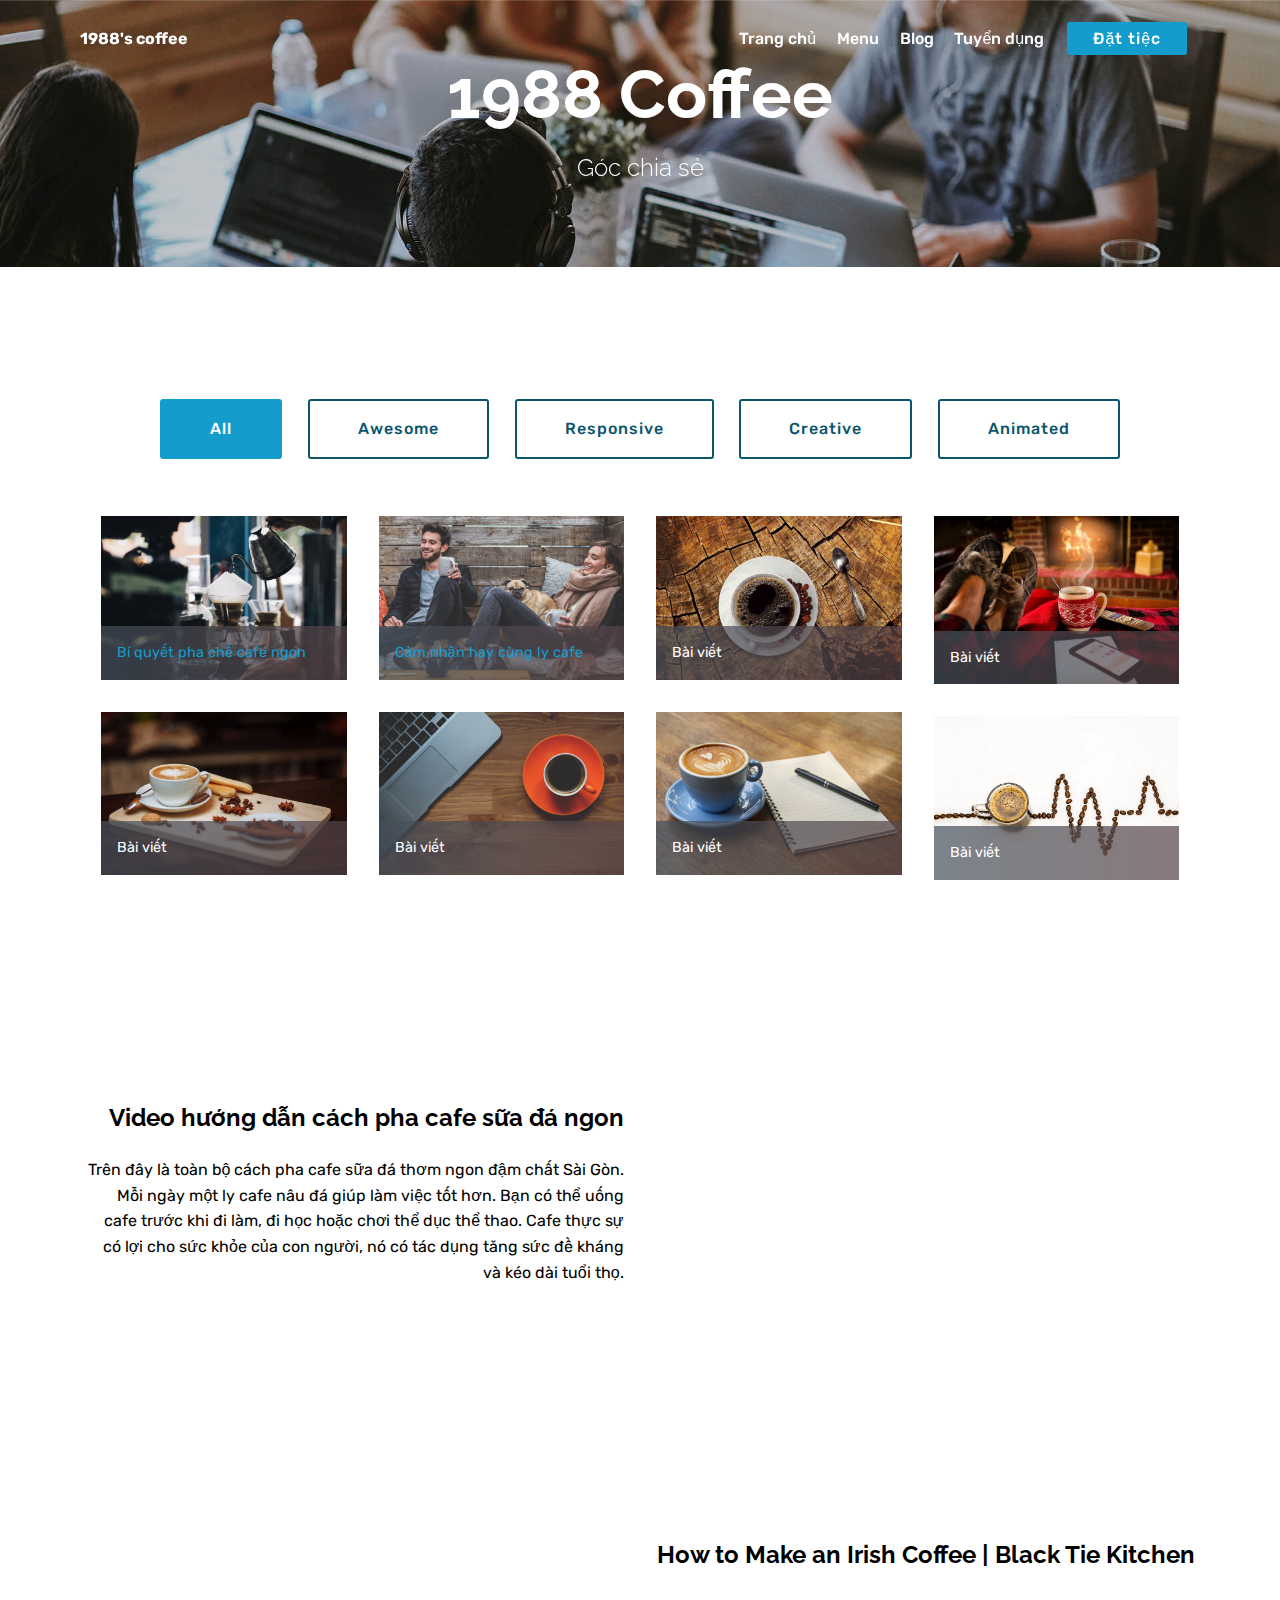
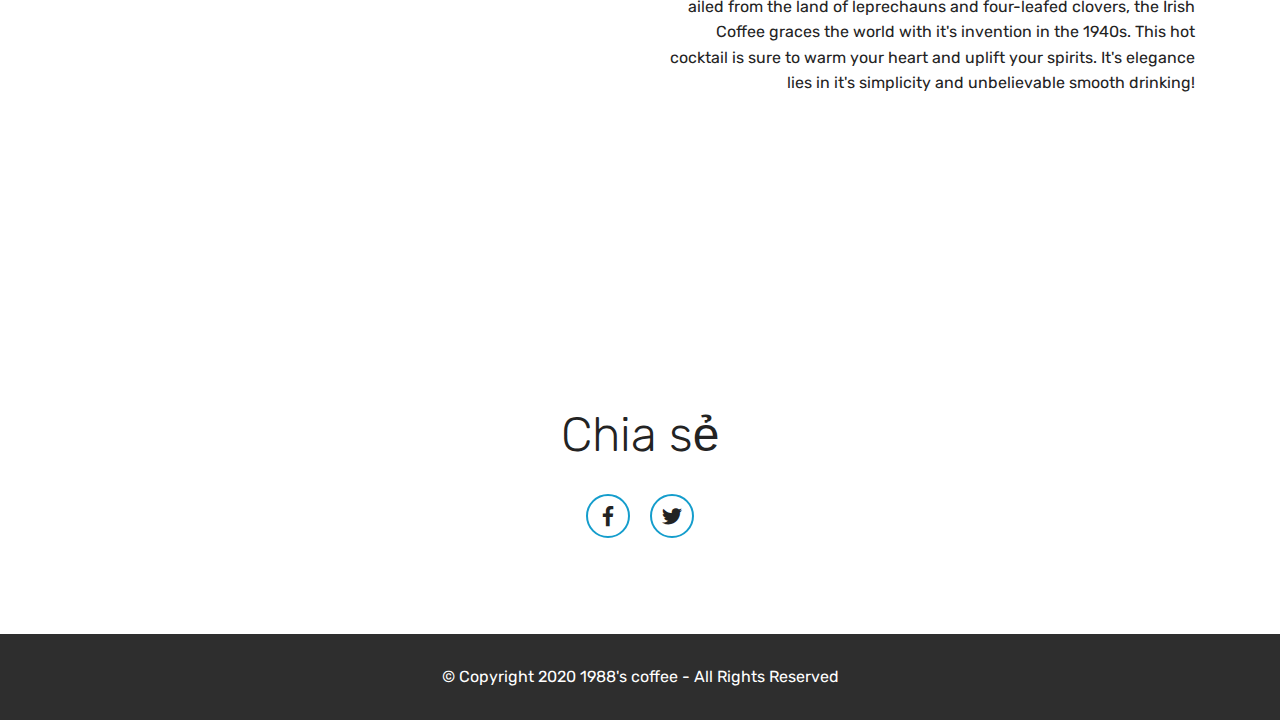
==== Blog.html @ 64f86f12 "1988" ====
<!DOCTYPE html>
<html  >
<head>
  <!-- Site made with Mobirise Website Builder v5.0.3, https://mobirise.com -->
  <meta charset="UTF-8">
  <meta http-equiv="X-UA-Compatible" content="IE=edge">
  <meta name="generator" content="Mobirise v5.0.3, mobirise.com">
  <meta name="twitter:card" content="summary_large_image"/>
  <meta name="twitter:image:src" content="assets/images/Blog-meta.jpg">
  <meta property="og:image" content="assets/images/Blog-meta.jpg">
  <meta name="twitter:title" content="Blog">
  <meta name="viewport" content="width=device-width, initial-scale=1, minimum-scale=1">
  <link rel="shortcut icon" href="assets/images/logo2.png" type="image/x-icon">
  <meta name="description" content="Blog">
  
  
  <title>Blog</title>
  <link rel="stylesheet" href="assets/web/assets/mobirise-icons/mobirise-icons.css">
  <link rel="stylesheet" href="assets/bootstrap/css/bootstrap.min.css">
  <link rel="stylesheet" href="assets/bootstrap/css/bootstrap-grid.min.css">
  <link rel="stylesheet" href="assets/bootstrap/css/bootstrap-reboot.min.css">
  <link rel="stylesheet" href="assets/facebook-plugin/style.css">
  <link rel="stylesheet" href="assets/tether/tether.min.css">
  <link rel="stylesheet" href="assets/dropdown/css/style.css">
  <link rel="stylesheet" href="assets/socicon/css/styles.css">
  <link rel="stylesheet" href="assets/theme/css/style.css">
  <link rel="stylesheet" href="assets/gallery/style.css">
  <link rel="preload" as="style" href="assets/mobirise/css/mbr-additional.css"><link rel="stylesheet" href="assets/mobirise/css/mbr-additional.css" type="text/css">
  
  
  
</head>
<body>
  <section class="menu cid-rXteYowUtA" once="menu" id="menu1-10">

    

    <nav class="navbar navbar-expand beta-menu navbar-dropdown align-items-center navbar-fixed-top navbar-toggleable-sm bg-color transparent">
        <button class="navbar-toggler navbar-toggler-right" type="button" data-toggle="collapse" data-target="#navbarSupportedContent" aria-controls="navbarSupportedContent" aria-expanded="false" aria-label="Toggle navigation">
            <div class="hamburger">
                <span></span>
                <span></span>
                <span></span>
                <span></span>
            </div>
        </button>
        <div class="menu-logo">
            <div class="navbar-brand">
                
                <span class="navbar-caption-wrap"><a class="navbar-caption text-white display-4" href="https://mobirise.com">
                        1988's coffee</a></span>
            </div>
        </div>
        <div class="collapse navbar-collapse" id="navbarSupportedContent">
            <ul class="navbar-nav nav-dropdown" data-app-modern-menu="true"><li class="nav-item">
                    <a class="nav-link link text-white display-4" href="index.html">Trang chủ</a>
                </li><li class="nav-item"><a class="nav-link link text-white display-4" href="Menu.html" target="_blank">Menu</a></li>
                <li class="nav-item"><a class="nav-link link text-white display-4" href="Blog.html" target="_blank">Blog<br></a></li><li class="nav-item">
                    <a class="nav-link link text-white display-4" href="Tuyển dụng.html" target="_blank">Tuyển dụng</a>
                </li></ul>
            <div class="navbar-buttons mbr-section-btn"><a class="btn btn-sm btn-primary display-4" href="Đặt tiệc.html" target="_blank">Đặt tiệc</a></div>
        </div>
    </nav>
</section>

<section class="engine"><a href="https://mobirise.info/o">free portfolio site templates</a></section><section class="mbr-section content5 cid-rXvvWdrlm6 mbr-parallax-background" id="content5-2o">

    

    

    <div class="container">
        <div class="media-container-row">
            <div class="title col-12 col-md-8">
                <h2 class="align-center mbr-bold mbr-white pb-3 mbr-fonts-style display-1">1988 Coffee</h2>
                <h3 class="mbr-section-subtitle align-center mbr-light mbr-white pb-3 mbr-fonts-style display-5">
                    Góc chia sẻ</h3>
                
                
            </div>
        </div>
    </div>
</section>

<section class="mbr-gallery mbr-slider-carousel cid-rXtkOAMZtY" id="gallery2-28">

    

    <div class="container">
        <div><!-- Filter --><div class="mbr-gallery-filter container gallery-filter-active"><ul buttons="0"><li class="mbr-gallery-filter-all active"><a class="btn btn-md btn-primary-outline display-7" href="">All</a></li></ul></div><!-- Gallery --><div class="mbr-gallery-row"><div class="mbr-gallery-layout-default"><div><div><div class="mbr-gallery-item mbr-gallery-item--p2" data-video-url="false" data-tags="Awesome"><div href="#lb-gallery2-28" data-slide-to="0" data-toggle="modal"><img src="assets/images/mbr-5-1920x1280-800x533.jpg" alt="" title=""><span class="icon-focus"></span><span class="mbr-gallery-title mbr-fonts-style display-7"><a href="chia sẻ 1.html" target="_blank">Bí quyết pha chế cafe ngon</a></span></div></div><div class="mbr-gallery-item mbr-gallery-item--p2" data-video-url="false" data-tags="Responsive"><div href="#lb-gallery2-28" data-slide-to="1" data-toggle="modal"><img src="assets/images/mbr-2-1920x1279-800x533.jpg" alt="" title=""><span class="icon-focus"></span><span class="mbr-gallery-title mbr-fonts-style display-7"><a href="Chia sẻ 2.html" target="_blank">Cảm nhận hay cùng ly cafe</a></span></div></div><div class="mbr-gallery-item mbr-gallery-item--p2" data-video-url="false" data-tags="Creative"><div href="#lb-gallery2-28" data-slide-to="2" data-toggle="modal"><img src="assets/images/mbr-3-1920x1279-800x533.jpg" alt="" title=""><span class="icon-focus"></span><span class="mbr-gallery-title mbr-fonts-style display-7">Bài viết</span></div></div><div class="mbr-gallery-item mbr-gallery-item--p2" data-video-url="false" data-tags="Animated"><div href="#lb-gallery2-28" data-slide-to="3" data-toggle="modal"><img src="assets/images/mbr-1-1920x1315-800x548.jpg" alt="" title=""><span class="icon-focus"></span><span class="mbr-gallery-title mbr-fonts-style display-7">Bài viết</span></div></div><div class="mbr-gallery-item mbr-gallery-item--p2" data-video-url="false" data-tags="Awesome"><div href="#lb-gallery2-28" data-slide-to="4" data-toggle="modal"><img src="assets/images/mbr-6-1920x1280-800x533.jpg" alt="" title=""><span class="icon-focus"></span><span class="mbr-gallery-title mbr-fonts-style display-7">Bài viết</span></div></div><div class="mbr-gallery-item mbr-gallery-item--p2" data-video-url="false" data-tags="Awesome"><div href="#lb-gallery2-28" data-slide-to="5" data-toggle="modal"><img src="assets/images/mbr-2-1920x1276-800x532.jpg" alt="" title=""><span class="icon-focus"></span><span class="mbr-gallery-title mbr-fonts-style display-7">Bài viết</span></div></div><div class="mbr-gallery-item mbr-gallery-item--p2" data-video-url="false" data-tags="Responsive"><div href="#lb-gallery2-28" data-slide-to="6" data-toggle="modal"><img src="assets/images/mbr-4-1920x1280-800x533.jpg" alt="" title=""><span class="icon-focus"></span><span class="mbr-gallery-title mbr-fonts-style display-7">Bài viết</span></div></div><div class="mbr-gallery-item mbr-gallery-item--p2" data-video-url="false" data-tags="Animated"><div href="#lb-gallery2-28" data-slide-to="7" data-toggle="modal"><img src="assets/images/mbr-3-1920x1280-800x533.jpg" alt="" title=""><span class="icon-focus"></span><span class="mbr-gallery-title mbr-fonts-style display-7">Bài viết</span></div></div></div></div><div class="clearfix"></div></div></div><!-- Lightbox --><div data-app-prevent-settings="" class="mbr-slider modal fade carousel slide" tabindex="-1" data-keyboard="true" data-interval="false" id="lb-gallery2-28"><div class="modal-dialog"><div class="modal-content"><div class="modal-body"><div class="carousel-inner"><div class="carousel-item active"><img src="assets/images/mbr-5-1920x1280.jpg" alt="" title=""></div><div class="carousel-item"><img src="assets/images/mbr-2-1920x1279.jpg" alt="" title=""></div><div class="carousel-item"><img src="assets/images/mbr-3-1920x1279.jpg" alt="" title=""></div><div class="carousel-item"><img src="assets/images/mbr-1-1920x1315.jpg" alt="" title=""></div><div class="carousel-item"><img src="assets/images/mbr-6-1920x1280.jpg" alt="" title=""></div><div class="carousel-item"><img src="assets/images/mbr-2-1920x1276.jpg" alt="" title=""></div><div class="carousel-item"><img src="assets/images/mbr-4-1920x1280.jpg" alt="" title=""></div><div class="carousel-item"><img src="assets/images/mbr-3-1920x1280.jpg" alt="" title=""></div></div><a class="carousel-control carousel-control-prev" role="button" data-slide="prev" href="#lb-gallery2-28"><span class="mbri-left mbr-iconfont" aria-hidden="true"></span><span class="sr-only">Previous</span></a><a class="carousel-control carousel-control-next" role="button" data-slide="next" href="#lb-gallery2-28"><span class="mbri-right mbr-iconfont" aria-hidden="true"></span><span class="sr-only">Next</span></a><a class="close" href="#" role="button" data-dismiss="modal"><span class="sr-only">Close</span></a></div></div></div></div></div>
    </div>

</section>

<section class="header7 cid-rXvwzxUDRI" id="header7-2s">

    

    

    <div class="container">
        <div class="media-container-row">

            <div class="media-content align-right">
                <h1 class="mbr-section-title mbr-white pb-3 mbr-fonts-style display-5">
                    
                <div><strong><br></strong></div><div><strong>Video hướng dẫn cách pha cafe sữa đá ngon</strong></div></h1>
                <div class="mbr-section-text mbr-white pb-3">
                    <p class="mbr-text mbr-fonts-style display-7">
                        Trên đây là toàn bộ cách pha cafe sữa đá thơm ngon đậm chất Sài Gòn. Mỗi ngày một ly cafe nâu đá giúp làm việc tốt hơn. Bạn có thể uống cafe trước khi đi làm, đi học hoặc chơi thể dục thể thao. Cafe thực sự có lợi cho sức khỏe của con người, nó có tác dụng tăng sức đề kháng và kéo dài tuổi thọ. 
                    </p>
                </div>
                
            </div>

            <div class="mbr-figure" style="width: 100%;"><iframe class="mbr-embedded-video" src="https://www.youtube.com/embed/2EGB5UWKKJE?rel=0&amp;amp;showinfo=0&amp;autoplay=0&amp;loop=0" width="1280" height="720" frameborder="0" allowfullscreen></iframe></div>

        </div>
    </div>
</section>

<section class="header7 cid-rXvwBkaZSJ" id="header7-2t">

    

    

    <div class="container">
        <div class="media-container-row">

            <div class="media-content align-right">
                <h1 class="mbr-section-title mbr-white pb-3 mbr-fonts-style display-5"><strong>How to Make an Irish Coffee | Black Tie Kitchen</strong></h1>
                <div class="mbr-section-text mbr-white pb-3">
                    <p class="mbr-text mbr-fonts-style display-7">
                        ailed from the land of leprechauns and four-leafed clovers, the Irish Coffee graces the world with it's invention in the 1940s. This hot cocktail is sure to warm your heart and uplift your spirits. It's elegance lies in it's simplicity and unbelievable smooth drinking!
                    </p>
                </div>
                
            </div>

            <div class="mbr-figure" style="width: 100%;"><iframe class="mbr-embedded-video" src="https://www.youtube.com/embed/9xwtCHELxMA?rel=0&amp;amp;showinfo=0&amp;autoplay=0&amp;loop=0" width="1280" height="720" frameborder="0" allowfullscreen></iframe></div>

        </div>
    </div>
</section>

<section class="cid-rXtmUvDVlh" id="social-buttons1-2f">
    
    

    

    <div class="container">
        <div class="media-container-row">
            <div class="col-md-8 align-center">
                <h2 class="pb-3 mbr-section-title mbr-fonts-style display-2">
                    Chia sẻ</h2>
                <div>
                    <div class="mbr-social-likes" data-counters="false">
                        <span class="btn btn-social facebook mx-2" title="Share link on Facebook">
                            <i class="socicon socicon-facebook"></i>
                        </span>
                        <span class="btn btn-social twitter mx-2" title="Share link on Twitter">
                            <i class="socicon socicon-twitter"></i>
                        </span>
                        
                        
                    </div>
                </div>
            </div>
        </div>
    </div>
</section>

<section once="" class="cid-rXteYspKtU" id="footer6-1b">

    

    

    <div class="container">
        <div class="media-container-row align-center mbr-white">
            <div class="col-12">
                <p class="mbr-text mb-0 mbr-fonts-style display-7">
                    © Copyright 2020 1988's coffee<a href="https://mobirise.com/bootstrap-template/" class="text-white">&nbsp;</a>- All Rights Reserved
                </p>
            </div>
        </div>
    </div>
</section>


  <script src="assets/web/assets/jquery/jquery.min.js"></script>
  <script src="assets/popper/popper.min.js"></script>
  <script src="assets/bootstrap/js/bootstrap.min.js"></script>
  <script src="https://connect.facebook.net/en_US/sdk.js#xfbml=1&version=v2.5"></script>
  <script src="https://apis.google.com/js/plusone.js"></script>
  <script src="assets/facebook-plugin/facebook-script.js"></script>
  <script src="assets/tether/tether.min.js"></script>
  <script src="assets/smoothscroll/smooth-scroll.js"></script>
  <script src="assets/dropdown/js/nav-dropdown.js"></script>
  <script src="assets/dropdown/js/navbar-dropdown.js"></script>
  <script src="assets/touchswipe/jquery.touch-swipe.min.js"></script>
  <script src="assets/parallax/jarallax.min.js"></script>
  <script src="assets/masonry/masonry.pkgd.min.js"></script>
  <script src="assets/imagesloaded/imagesloaded.pkgd.min.js"></script>
  <script src="assets/bootstrapcarouselswipe/bootstrap-carousel-swipe.js"></script>
  <script src="assets/vimeoplayer/jquery.mb.vimeo_player.js"></script>
  <script src="assets/sociallikes/social-likes.js"></script>
  <script src="assets/theme/js/script.js"></script>
  <script src="assets/witsec-mailform/witsec-mailform.js"></script>
  <script src="assets/gallery/player.min.js"></script>
  <script src="assets/gallery/script.js"></script>
  <script src="assets/slidervideo/script.js"></script>
  
  
</body>
</html>
---- assets/web/assets/mobirise-icons/mobirise-icons.css ----
@font-face {
  font-family: 'MobiriseIcons';
  src:  url('mobirise-icons.eot?spat4u');
  src:  url('mobirise-icons.eot?spat4u#iefix') format('embedded-opentype'),
    url('mobirise-icons.ttf?spat4u') format('truetype'),
    url('mobirise-icons.woff?spat4u') format('woff'),
    url('mobirise-icons.svg?spat4u#MobiriseIcons') format('svg');
  font-weight: normal;
  font-style: normal;
  font-display: swap;
}

[class^="mbri-"], [class*=" mbri-"] {
  /* use !important to prevent issues with browser extensions that change fonts */
  font-family: MobiriseIcons !important;
  speak: none;
  font-style: normal;
  font-weight: normal;
  font-variant: normal;
  text-transform: none;
  line-height: 1;

  /* Better Font Rendering =========== */
  -webkit-font-smoothing: antialiased;
  -moz-osx-font-smoothing: grayscale;
}

.mbri-add-submenu:before {
  content: "\e900";
}
.mbri-alert:before {
  content: "\e901";
}
.mbri-align-center:before {
  content: "\e902";
}
.mbri-align-justify:before {
  content: "\e903";
}
.mbri-align-left:before {
  content: "\e904";
}
.mbri-align-right:before {
  content: "\e905";
}
.mbri-android:before {
  content: "\e906";
}
.mbri-apple:before {
  content: "\e907";
}
.mbri-arrow-down:before {
  content: "\e908";
}
.mbri-arrow-next:before {
  content: "\e909";
}
.mbri-arrow-prev:before {
  content: "\e90a";
}
.mbri-arrow-up:before {
  content: "\e90b";
}
.mbri-bold:before {
  content: "\e90c";
}
.mbri-bookmark:before {
  content: "\e90d";
}
.mbri-bootstrap:before {
  content: "\e90e";
}
.mbri-briefcase:before {
  content: "\e90f";
}
.mbri-browse:before {
  content: "\e910";
}
.mbri-bulleted-list:before {
  content: "\e911";
}
.mbri-calendar:before {
  content: "\e912";
}
.mbri-camera:before {
  content: "\e913";
}
.mbri-cart-add:before {
  content: "\e914";
}
.mbri-cart-full:before {
  content: "\e915";
}
.mbri-cash:before {
  content: "\e916";
}
.mbri-change-style:before {
  content: "\e917";
}
.mbri-chat:before {
  content: "\e918";
}
.mbri-clock:before {
  content: "\e919";
}
.mbri-close:before {
  content: "\e91a";
}
.mbri-cloud:before {
  content: "\e91b";
}
.mbri-code:before {
  content: "\e91c";
}
.mbri-contact-form:before {
  content: "\e91d";
}
.mbri-credit-card:before {
  content: "\e91e";
}
.mbri-cursor-click:before {
  content: "\e91f";
}
.mbri-cust-feedback:before {
  content: "\e920";
}
.mbri-database:before {
  content: "\e921";
}
.mbri-delivery:before {
  content: "\e922";
}
.mbri-desktop:before {
  content: "\e923";
}
.mbri-devices:before {
  content: "\e924";
}
.mbri-down:before {
  content: "\e925";
}
.mbri-download:before {
  content: "\e989";
}
.mbri-drag-n-drop:before {
  content: "\e927";
}
.mbri-drag-n-drop2:before {
  content: "\e928";
}
.mbri-edit:before {
  content: "\e929";
}
.mbri-edit2:before {
  content: "\e92a";
}
.mbri-error:before {
  content: "\e92b";
}
.mbri-extension:before {
  content: "\e92c";
}
.mbri-features:before {
  content: "\e92d";
}
.mbri-file:before {
  content: "\e92e";
}
.mbri-flag:before {
  content: "\e92f";
}
.mbri-folder:before {
  content: "\e930";
}
.mbri-gift:before {
  content: "\e931";
}
.mbri-github:before {
  content: "\e932";
}
.mbri-globe:before {
  content: "\e933";
}
.mbri-globe-2:before {
  content: "\e934";
}
.mbri-growing-chart:before {
  content: "\e935";
}
.mbri-hearth:before {
  content: "\e936";
}
.mbri-help:before {
  content: "\e937";
}
.mbri-home:before {
  content: "\e938";
}
.mbri-hot-cup:before {
  content: "\e939";
}
.mbri-idea:before {
  content: "\e93a";
}
.mbri-image-gallery:before {
  content: "\e93b";
}
.mbri-image-slider:before {
  content: "\e93c";
}
.mbri-info:before {
  content: "\e93d";
}
.mbri-italic:before {
  content: "\e93e";
}
.mbri-key:before {
  content: "\e93f";
}
.mbri-laptop:before {
  content: "\e940";
}
.mbri-layers:before {
  content: "\e941";
}
.mbri-left-right:before {
  content: "\e942";
}
.mbri-left:before {
  content: "\e943";
}
.mbri-letter:before {
  content: "\e944";
}
.mbri-like:before {
  content: "\e945";
}
.mbri-link:before {
  content: "\e946";
}
.mbri-lock:before {
  content: "\e947";
}
.mbri-login:before {
  content: "\e948";
}
.mbri-logout:before {
  content: "\e949";
}
.mbri-magic-stick:before {
  content: "\e94a";
}
.mbri-map-pin:before {
  content: "\e94b";
}
.mbri-menu:before {
  content: "\e94c";
}
.mbri-mobile:before {
  content: "\e94d";
}
.mbri-mobile2:before {
  content: "\e94e";
}
.mbri-mobirise:before {
  content: "\e94f";
}
.mbri-more-horizontal:before {
  content: "\e950";
}
.mbri-more-vertical:before {
  content: "\e951";
}
.mbri-music:before {
  content: "\e952";
}
.mbri-new-file:before {
  content: "\e953";
}
.mbri-numbered-list:before {
  content: "\e954";
}
.mbri-opened-folder:before {
  content: "\e955";
}
.mbri-pages:before {
  content: "\e956";
}
.mbri-paper-plane:before {
  content: "\e957";
}
.mbri-paperclip:before {
  content: "\e958";
}
.mbri-photo:before {
  content: "\e959";
}
.mbri-photos:before {
  content: "\e95a";
}
.mbri-pin:before {
  content: "\e95b";
}
.mbri-play:before {
  content: "\e95c";
}
.mbri-plus:before {
  content: "\e95d";
}
.mbri-preview:before {
  content: "\e95e";
}
.mbri-print:before {
  content: "\e95f";
}
.mbri-protect:before {
  content: "\e960";
}
.mbri-question:before {
  content: "\e961";
}
.mbri-quote-left:before {
  content: "\e962";
}
.mbri-quote-right:before {
  content: "\e963";
}
.mbri-refresh:before {
  content: "\e964";
}
.mbri-responsive:before {
  content: "\e965";
}
.mbri-right:before {
  content: "\e966";
}
.mbri-rocket:before {
  content: "\e967";
}
.mbri-sad-face:before {
  content: "\e968";
}
.mbri-sale:before {
  content: "\e969";
}
.mbri-save:before {
  content: "\e96a";
}
.mbri-search:before {
  content: "\e96b";
}
.mbri-setting:before {
  content: "\e96c";
}
.mbri-setting2:before {
  content: "\e96d";
}
.mbri-setting3:before {
  content: "\e96e";
}
.mbri-share:before {
  content: "\e96f";
}
.mbri-shopping-bag:before {
  content: "\e970";
}
.mbri-shopping-basket:before {
  content: "\e971";
}
.mbri-shopping-cart:before {
  content: "\e972";
}
.mbri-sites:before {
  content: "\e973";
}
.mbri-smile-face:before {
  content: "\e974";
}
.mbri-speed:before {
  content: "\e975";
}
.mbri-star:before {
  content: "\e976";
}
.mbri-success:before {
  content: "\e977";
}
.mbri-sun:before {
  content: "\e978";
}
.mbri-sun2:before {
  content: "\e979";
}
.mbri-tablet:before {
  content: "\e97a";
}
.mbri-tablet-vertical:before {
  content: "\e97b";
}
.mbri-target:before {
  content: "\e97c";
}
.mbri-timer:before {
  content: "\e97d";
}
.mbri-to-ftp:before {
  content: "\e97e";
}
.mbri-to-local-drive:before {
  content: "\e97f";
}
.mbri-touch-swipe:before {
  content: "\e980";
}
.mbri-touch:before {
  content: "\e981";
}
.mbri-trash:before {
  content: "\e982";
}
.mbri-underline:before {
  content: "\e983";
}
.mbri-unlink:before {
  content: "\e984";
}
.mbri-unlock:before {
  content: "\e985";
}
.mbri-up-down:before {
  content: "\e986";
}
.mbri-up:before {
  content: "\e987";
}
.mbri-update:before {
  content: "\e988";
}
.mbri-upload:before {
 content: "\e926"; 
}
.mbri-user:before {
  content: "\e98a";
}
.mbri-user2:before {
  content: "\e98b";
}
.mbri-users:before {
  content: "\e98c";
}
.mbri-video:before {
  content: "\e98d";
}
.mbri-video-play:before {
  content: "\e98e";
}
.mbri-watch:before {
  content: "\e98f";
}
.mbri-website-theme:before {
  content: "\e990";
}
.mbri-wifi:before {
  content: "\e991";
}
.mbri-windows:before {
  content: "\e992";
}
.mbri-zoom-out:before {
  content: "\e993";
}
.mbri-redo:before {
  content: "\e994";
}
.mbri-undo:before {
  content: "\e995";
}
---- assets/facebook-plugin/style.css ----
.mbr-section.mbr-section__comments{
    position: relative;
}
.mbr-section__comments{
    background-size: cover;
}
.addons-container {
  position: relative;
  margin-left: auto;
  margin-right: auto;
  padding-right: 15px;
  padding-left: 15px; }
  @media (min-width: 576px) {
    .addons-container {
      padding-right: 15px;
      padding-left: 15px; } }
  @media (min-width: 768px) {
    .addons-container {
      padding-right: 15px;
      padding-left: 15px; } }
  @media (min-width: 992px) {
    .addons-container {
      padding-right: 15px;
      padding-left: 15px; } }
  @media (min-width: 1200px) {
    .addons-container {
      padding-right: 15px;
      padding-left: 15px; } }
  @media (min-width: 576px) {
    .addons-container {
      width: 540px;
      max-width: 100%; } }
  @media (min-width: 768px) {
    .addons-container {
      width: 720px;
      max-width: 100%; } }
  @media (min-width: 992px) {
    .addons-container {
      width: 960px;
      max-width: 100%; } }
  @media (min-width: 1200px) {
    .addons-container {
      width: 1140px;
      max-width: 100%; } }

.addons-container-inner{
    position: relative;
    width: 100%;
    min-height: 1px;
    padding-right: 15px;
    padding-left: 15px;
}
@media (min-width: 567px) {
    .addons-container-inner{
        -ms-flex: 0 0 66.666667%;
        flex: 0 0 66.666667%;
        max-width: 66.666667%;
    }
}
.addons-row{
    display: flex;
    justify-content:center;
}
---- assets/dropdown/css/style.css ----
.navbar-dropdown {
  left: 0;
  padding: 0;
  position: absolute;
  right: 0;
  top: 0;
  transition: all 0.45s ease;
  z-index: 1030;
  background: #282828; }
  .navbar-dropdown .navbar-logo {
    margin-right: 0.8rem;
    transition: margin 0.3s ease-in-out;
    vertical-align: middle; }
    .navbar-dropdown .navbar-logo img {
      height: 3.125rem;
      transition: all 0.3s ease-in-out; }
    .navbar-dropdown .navbar-logo.mbr-iconfont {
      font-size: 3.125rem;
      line-height: 3.125rem; }
  .navbar-dropdown .navbar-caption {
    font-weight: 700;
    white-space: normal;
    vertical-align: -4px;
    line-height: 3.125rem !important; }
    .navbar-dropdown .navbar-caption, .navbar-dropdown .navbar-caption:hover {
      color: inherit;
      text-decoration: none; }
  .navbar-dropdown .mbr-iconfont + .navbar-caption {
    vertical-align: -1px; }
  .navbar-dropdown.navbar-fixed-top {
    position: fixed; }
  .navbar-dropdown .navbar-brand span {
    vertical-align: -4px; }
  .navbar-dropdown.bg-color.transparent {
    background: none; }
  .navbar-dropdown.navbar-short .navbar-brand {
    padding: 0.625rem 0; }
    .navbar-dropdown.navbar-short .navbar-brand span {
      vertical-align: -1px; }
  .navbar-dropdown.navbar-short .navbar-caption {
    line-height: 2.375rem !important;
    vertical-align: -2px; }
  .navbar-dropdown.navbar-short .navbar-logo {
    margin-right: 0.5rem; }
    .navbar-dropdown.navbar-short .navbar-logo img {
      height: 2.375rem; }
    .navbar-dropdown.navbar-short .navbar-logo.mbr-iconfont {
      font-size: 2.375rem;
      line-height: 2.375rem; }
  .navbar-dropdown.navbar-short .mbr-table-cell {
    height: 3.625rem; }
  .navbar-dropdown .navbar-close {
    left: 0.6875rem;
    position: fixed;
    top: 0.75rem;
    z-index: 1000; }
  .navbar-dropdown .hamburger-icon {
    content: "";
    display: inline-block;
    vertical-align: middle;
    width: 16px;
    -webkit-box-shadow: 0 -6px 0 1px #282828,0 0 0 1px #282828,0 6px 0 1px #282828;
    -moz-box-shadow: 0 -6px 0 1px #282828,0 0 0 1px #282828,0 6px 0 1px #282828;
    box-shadow: 0 -6px 0 1px #282828,0 0 0 1px #282828,0 6px 0 1px #282828; }

.dropdown-menu .dropdown-toggle[data-toggle="dropdown-submenu"]::after {
  border-bottom: 0.35em solid transparent;
  border-left: 0.35em solid;
  border-right: 0;
  border-top: 0.35em solid transparent;
  margin-left: 0.3rem; }

.dropdown-menu .dropdown-item:focus {
  outline: 0; }

.nav-dropdown {
  font-size: 0.75rem;
  font-weight: 500;
  height: auto !important; }
  .nav-dropdown .nav-btn {
    padding-left: 1rem; }
  .nav-dropdown .link {
    margin: .667em 1.667em;
    font-weight: 500;
    padding: 0;
    transition: color .2s ease-in-out; }
    .nav-dropdown .link.dropdown-toggle {
      margin-right: 2.583em; }
      .nav-dropdown .link.dropdown-toggle::after {
        margin-left: .25rem;
        border-top: 0.35em solid;
        border-right: 0.35em solid transparent;
        border-left: 0.35em solid transparent;
        border-bottom: 0; }
      .nav-dropdown .link.dropdown-toggle[aria-expanded="true"] {
        margin: 0;
        padding: 0.667em 3.263em  0.667em 1.667em; }
  .nav-dropdown .link::after,
  .nav-dropdown .dropdown-item::after {
    color: inherit; }
  .nav-dropdown .btn {
    font-size: 0.75rem;
    font-weight: 700;
    letter-spacing: 0;
    margin-bottom: 0;
    padding-left: 1.25rem;
    padding-right: 1.25rem; }
  .nav-dropdown .dropdown-menu {
    border-radius: 0;
    border: 0;
    left: 0;
    margin: 0;
    padding-bottom: 1.25rem;
    padding-top: 1.25rem;
    position: relative; }
  .nav-dropdown .dropdown-submenu {
    margin-left: 0.125rem;
    top: 0; }
  .nav-dropdown .dropdown-item {
    font-weight: 500;
    line-height: 2;
    padding: 0.3846em 4.615em 0.3846em 1.5385em;
    position: relative;
    transition: color .2s ease-in-out, background-color .2s ease-in-out; }
    .nav-dropdown .dropdown-item::after {
      margin-top: -0.3077em;
      position: absolute;
      right: 1.1538em;
      top: 50%; }
    .nav-dropdown .dropdown-item:focus, .nav-dropdown .dropdown-item:hover {
      background: none; }

@media (max-width: 767px) {
  .nav-dropdown.navbar-toggleable-sm {
    bottom: 0;
    display: none;
    left: 0;
    overflow-x: hidden;
    position: fixed;
    top: 0;
    transform: translateX(-100%);
    -ms-transform: translateX(-100%);
    -webkit-transform: translateX(-100%);
    width: 18.75rem;
    z-index: 999; } }
.nav-dropdown.navbar-toggleable-xl {
  bottom: 0;
  display: none;
  left: 0;
  overflow-x: hidden;
  position: fixed;
  top: 0;
  transform: translateX(-100%);
  -ms-transform: translateX(-100%);
  -webkit-transform: translateX(-100%);
  width: 18.75rem;
  z-index: 999; }

.nav-dropdown-sm {
  display: block !important;
  overflow-x: hidden;
  overflow: auto;
  padding-top: 3.875rem; }
  .nav-dropdown-sm::after {
    content: "";
    display: block;
    height: 3rem;
    width: 100%; }
  .nav-dropdown-sm.collapse.in ~ .navbar-close {
    display: block !important; }
  .nav-dropdown-sm.collapsing, .nav-dropdown-sm.collapse.in {
    transform: translateX(0);
    -ms-transform: translateX(0);
    -webkit-transform: translateX(0);
    transition: all 0.25s ease-out;
    -webkit-transition: all 0.25s ease-out;
    background: #282828; }
  .nav-dropdown-sm.collapsing[aria-expanded="false"] {
    transform: translateX(-100%);
    -ms-transform: translateX(-100%);
    -webkit-transform: translateX(-100%); }
  .nav-dropdown-sm .nav-item {
    display: block;
    margin-left: 0 !important;
    padding-left: 0; }
  .nav-dropdown-sm .link,
  .nav-dropdown-sm .dropdown-item {
    border-top: 1px dotted rgba(255, 255, 255, 0.1);
    font-size: 0.8125rem;
    line-height: 1.6;
    margin: 0 !important;
    padding: 0.875rem 2.4rem 0.875rem 1.5625rem !important;
    position: relative;
    white-space: normal; }
    .nav-dropdown-sm .link:focus, .nav-dropdown-sm .link:hover,
    .nav-dropdown-sm .dropdown-item:focus,
    .nav-dropdown-sm .dropdown-item:hover {
      background: rgba(0, 0, 0, 0.2) !important;
      color: #c0a375; }
  .nav-dropdown-sm .nav-btn {
    position: relative;
    padding: 1.5625rem 1.5625rem 0 1.5625rem; }
    .nav-dropdown-sm .nav-btn::before {
      border-top: 1px dotted rgba(255, 255, 255, 0.1);
      content: "";
      left: 0;
      position: absolute;
      top: 0;
      width: 100%; }
    .nav-dropdown-sm .nav-btn + .nav-btn {
      padding-top: 0.625rem; }
      .nav-dropdown-sm .nav-btn + .nav-btn::before {
        display: none; }
  .nav-dropdown-sm .btn {
    padding: 0.625rem 0; }
  .nav-dropdown-sm .dropdown-toggle[data-toggle="dropdown-submenu"]::after {
    margin-left: .25rem;
    border-top: 0.35em solid;
    border-right: 0.35em solid transparent;
    border-left: 0.35em solid transparent;
    border-bottom: 0; }
  .nav-dropdown-sm .dropdown-toggle[data-toggle="dropdown-submenu"][aria-expanded="true"]::after {
    border-top: 0;
    border-right: 0.35em solid transparent;
    border-left: 0.35em solid transparent;
    border-bottom: 0.35em solid; }
  .nav-dropdown-sm .dropdown-menu {
    margin: 0;
    padding: 0;
    position: relative;
    top: 0;
    left: 0;
    width: 100%;
    border: 0;
    float: none;
    border-radius: 0;
    background: none; }
  .nav-dropdown-sm .dropdown-submenu {
    left: 100%;
    margin-left: 0.125rem;
    margin-top: -1.25rem;
    top: 0; }

.navbar-toggleable-sm .nav-dropdown .dropdown-menu {
  position: absolute; }

.navbar-toggleable-sm .nav-dropdown .dropdown-submenu {
  left: 100%;
  margin-left: 0.125rem;
  margin-top: -1.25rem;
  top: 0; }

.navbar-toggleable-sm.opened .nav-dropdown .dropdown-menu {
  position: relative; }

.navbar-toggleable-sm.opened .nav-dropdown .dropdown-submenu {
  left: 0;
  margin-left: 00rem;
  margin-top: 0rem;
  top: 0; }

.is-builder .nav-dropdown.collapsing {
  transition: none !important; }

/*# sourceMappingURL=style.css.map */
---- assets/socicon/css/styles.css ----
@charset "UTF-8";

@font-face {
  font-family: 'Socicon';
  src:  url('../fonts/socicon.eot');
  src:  url('../fonts/socicon.eot?#iefix') format('embedded-opentype'),
    url('../fonts/socicon.woff2') format('woff2'),
    url('../fonts/socicon.ttf') format('truetype'),
    url('../fonts/socicon.woff') format('woff'),
    url('../fonts/socicon.svg#socicon') format('svg');
  font-weight: normal;
  font-style: normal;
}

[data-icon]:before {
  font-family: "socicon" !important;
  content: attr(data-icon);
  font-style: normal !important;
  font-weight: normal !important;
  font-variant: normal !important;
  text-transform: none !important;
  speak: none;
  line-height: 1;
  -webkit-font-smoothing: antialiased;
  -moz-osx-font-smoothing: grayscale;
}

[class^="socicon-"], [class*=" socicon-"] {
  /* use !important to prevent issues with browser extensions that change fonts */
  font-family: 'Socicon' !important;
  speak: none;
  font-style: normal;
  font-weight: normal;
  font-variant: normal;
  text-transform: none;
  line-height: 1;

  /* Better Font Rendering =========== */
  -webkit-font-smoothing: antialiased;
  -moz-osx-font-smoothing: grayscale;
}

.socicon-eitaa:before {
  content: "\e97c";
}
.socicon-soroush:before {
  content: "\e97d";
}
.socicon-bale:before {
  content: "\e97e";
}
.socicon-zazzle:before {
  content: "\e97b";
}
.socicon-society6:before {
  content: "\e97a";
}
.socicon-redbubble:before {
  content: "\e979";
}
.socicon-avvo:before {
  content: "\e978";
}
.socicon-stitcher:before {
  content: "\e977";
}
.socicon-googlehangouts:before {
  content: "\e974";
}
.socicon-dlive:before {
  content: "\e975";
}
.socicon-vsco:before {
  content: "\e976";
}
.socicon-flipboard:before {
  content: "\e973";
}
.socicon-ubuntu:before {
  content: "\e958";
}
.socicon-artstation:before {
  content: "\e959";
}
.socicon-invision:before {
  content: "\e95a";
}
.socicon-torial:before {
  content: "\e95b";
}
.socicon-collectorz:before {
  content: "\e95c";
}
.socicon-seenthis:before {
  content: "\e95d";
}
.socicon-googleplaymusic:before {
  content: "\e95e";
}
.socicon-debian:before {
  content: "\e95f";
}
.socicon-filmfreeway:before {
  content: "\e960";
}
.socicon-gnome:before {
  content: "\e961";
}
.socicon-itchio:before {
  content: "\e962";
}
.socicon-jamendo:before {
  content: "\e963";
}
.socicon-mix:before {
  content: "\e964";
}
.socicon-sharepoint:before {
  content: "\e965";
}
.socicon-tinder:before {
  content: "\e966";
}
.socicon-windguru:before {
  content: "\e967";
}
.socicon-cdbaby:before {
  content: "\e968";
}
.socicon-elementaryos:before {
  content: "\e969";
}
.socicon-stage32:before {
  content: "\e96a";
}
.socicon-tiktok:before {
  content: "\e96b";
}
.socicon-gitter:before {
  content: "\e96c";
}
.socicon-letterboxd:before {
  content: "\e96d";
}
.socicon-threema:before {
  content: "\e96e";
}
.socicon-splice:before {
  content: "\e96f";
}
.socicon-metapop:before {
  content: "\e970";
}
.socicon-naver:before {
  content: "\e971";
}
.socicon-remote:before {
  content: "\e972";
}
.socicon-internet:before {
  content: "\e957";
}
.socicon-moddb:before {
  content: "\e94b";
}
.socicon-indiedb:before {
  content: "\e94c";
}
.socicon-traxsource:before {
  content: "\e94d";
}
.socicon-gamefor:before {
  content: "\e94e";
}
.socicon-pixiv:before {
  content: "\e94f";
}
.socicon-myanimelist:before {
  content: "\e950";
}
.socicon-blackberry:before {
  content: "\e951";
}
.socicon-wickr:before {
  content: "\e952";
}
.socicon-spip:before {
  content: "\e953";
}
.socicon-napster:before {
  content: "\e954";
}
.socicon-beatport:before {
  content: "\e955";
}
.socicon-hackerone:before {
  content: "\e956";
}
.socicon-hackernews:before {
  content: "\e946";
}
.socicon-smashwords:before {
  content: "\e947";
}
.socicon-kobo:before {
  content: "\e948";
}
.socicon-bookbub:before {
  content: "\e949";
}
.socicon-mailru:before {
  content: "\e94a";
}
.socicon-gitlab:before {
  content: "\e945";
}
.socicon-instructables:before {
  content: "\e944";
}
.socicon-portfolio:before {
  content: "\e943";
}
.socicon-codered:before {
  content: "\e940";
}
.socicon-origin:before {
  content: "\e941";
}
.socicon-nextdoor:before {
  content: "\e942";
}
.socicon-udemy:before {
  content: "\e93f";
}
.socicon-livemaster:before {
  content: "\e93e";
}
.socicon-crunchbase:before {
  content: "\e93b";
}
.socicon-homefy:before {
  content: "\e93c";
}
.socicon-calendly:before {
  content: "\e93d";
}
.socicon-realtor:before {
  content: "\e90f";
}
.socicon-tidal:before {
  content: "\e910";
}
.socicon-qobuz:before {
  content: "\e911";
}
.socicon-natgeo:before {
  content: "\e912";
}
.socicon-mastodon:before {
  content: "\e913";
}
.socicon-unsplash:before {
  content: "\e914";
}
.socicon-homeadvisor:before {
  content: "\e915";
}
.socicon-angieslist:before {
  content: "\e916";
}
.socicon-codepen:before {
  content: "\e917";
}
.socicon-slack:before {
  content: "\e918";
}
.socicon-openaigym:before {
  content: "\e919";
}
.socicon-logmein:before {
  content: "\e91a";
}
.socicon-fiverr:before {
  content: "\e91b";
}
.socicon-gotomeeting:before {
  content: "\e91c";
}
.socicon-aliexpress:before {
  content: "\e91d";
}
.socicon-guru:before {
  content: "\e91e";
}
.socicon-appstore:before {
  content: "\e91f";
}
.socicon-homes:before {
  content: "\e920";
}
.socicon-zoom:before {
  content: "\e921";
}
.socicon-alibaba:before {
  content: "\e922";
}
.socicon-craigslist:before {
  content: "\e923";
}
.socicon-wix:before {
  content: "\e924";
}
.socicon-redfin:before {
  content: "\e925";
}
.socicon-googlecalendar:before {
  content: "\e926";
}
.socicon-shopify:before {
  content: "\e927";
}
.socicon-freelancer:before {
  content: "\e928";
}
.socicon-seedrs:before {
  content: "\e929";
}
.socicon-bing:before {
  content: "\e92a";
}
.socicon-doodle:before {
  content: "\e92b";
}
.socicon-bonanza:before {
  content: "\e92c";
}
.socicon-squarespace:before {
  content: "\e92d";
}
.socicon-toptal:before {
  content: "\e92e";
}
.socicon-gust:before {
  content: "\e92f";
}
.socicon-ask:before {
  content: "\e930";
}
.socicon-trulia:before {
  content: "\e931";
}
.socicon-loomly:before {
  content: "\e932";
}
.socicon-ghost:before {
  content: "\e933";
}
.socicon-upwork:before {
  content: "\e934";
}
.socicon-fundable:before {
  content: "\e935";
}
.socicon-booking:before {
  content: "\e936";
}
.socicon-googlemaps:before {
  content: "\e937";
}
.socicon-zillow:before {
  content: "\e938";
}
.socicon-niconico:before {
  content: "\e939";
}
.socicon-toneden:before {
  content: "\e93a";
}
.socicon-augment:before {
  content: "\e908";
}
.socicon-bitbucket:before {
  content: "\e909";
}
.socicon-fyuse:before {
  content: "\e90a";
}
.socicon-yt-gaming:before {
  content: "\e90b";
}
.socicon-sketchfab:before {
  content: "\e90c";
}
.socicon-mobcrush:before {
  content: "\e90d";
}
.socicon-microsoft:before {
  content: "\e90e";
}
.socicon-pandora:before {
  content: "\e907";
}
.socicon-messenger:before {
  content: "\e906";
}
.socicon-gamewisp:before {
  content: "\e905";
}
.socicon-bloglovin:before {
  content: "\e904";
}
.socicon-tunein:before {
  content: "\e903";
}
.socicon-gamejolt:before {
  content: "\e901";
}
.socicon-trello:before {
  content: "\e902";
}
.socicon-spreadshirt:before {
  content: "\e900";
}
.socicon-500px:before {
  content: "\e000";
}
.socicon-8tracks:before {
  content: "\e001";
}
.socicon-airbnb:before {
  content: "\e002";
}
.socicon-alliance:before {
  content: "\e003";
}
.socicon-amazon:before {
  content: "\e004";
}
.socicon-amplement:before {
  content: "\e005";
}
.socicon-android:before {
  content: "\e006";
}
.socicon-angellist:before {
  content: "\e007";
}
.socicon-apple:before {
  content: "\e008";
}
.socicon-appnet:before {
  content: "\e009";
}
.socicon-baidu:before {
  content: "\e00a";
}
.socicon-bandcamp:before {
  content: "\e00b";
}
.socicon-battlenet:before {
  content: "\e00c";
}
.socicon-mixer:before {
  content: "\e00d";
}
.socicon-bebee:before {
  content: "\e00e";
}
.socicon-bebo:before {
  content: "\e00f";
}
.socicon-behance:before {
  content: "\e010";
}
.socicon-blizzard:before {
  content: "\e011";
}
.socicon-blogger:before {
  content: "\e012";
}
.socicon-buffer:before {
  content: "\e013";
}
.socicon-chrome:before {
  content: "\e014";
}
.socicon-coderwall:before {
  content: "\e015";
}
.socicon-curse:before {
  content: "\e016";
}
.socicon-dailymotion:before {
  content: "\e017";
}
.socicon-deezer:before {
  content: "\e018";
}
.socicon-delicious:before {
  content: "\e019";
}
.socicon-deviantart:before {
  content: "\e01a";
}
.socicon-diablo:before {
  content: "\e01b";
}
.socicon-digg:before {
  content: "\e01c";
}
.socicon-discord:before {
  content: "\e01d";
}
.socicon-disqus:before {
  content: "\e01e";
}
.socicon-douban:before {
  content: "\e01f";
}
.socicon-draugiem:before {
  content: "\e020";
}
.socicon-dribbble:before {
  content: "\e021";
}
.socicon-drupal:before {
  content: "\e022";
}
.socicon-ebay:before {
  content: "\e023";
}
.socicon-ello:before {
  content: "\e024";
}
.socicon-endomodo:before {
  content: "\e025";
}
.socicon-envato:before {
  content: "\e026";
}
.socicon-etsy:before {
  content: "\e027";
}
.socicon-facebook:before {
  content: "\e028";
}
.socicon-feedburner:before {
  content: "\e029";
}
.socicon-filmweb:before {
  content: "\e02a";
}
.socicon-firefox:before {
  content: "\e02b";
}
.socicon-flattr:before {
  content: "\e02c";
}
.socicon-flickr:before {
  content: "\e02d";
}
.socicon-formulr:before {
  content: "\e02e";
}
.socicon-forrst:before {
  content: "\e02f";
}
.socicon-foursquare:before {
  content: "\e030";
}
.socicon-friendfeed:before {
  content: "\e031";
}
.socicon-github:before {
  content: "\e032";
}
.socicon-goodreads:before {
  content: "\e033";
}
.socicon-google:before {
  content: "\e034";
}
.socicon-googlescholar:before {
  content: "\e035";
}
.socicon-googlegroups:before {
  content: "\e036";
}
.socicon-googlephotos:before {
  content: "\e037";
}
.socicon-googleplus:before {
  content: "\e038";
}
.socicon-grooveshark:before {
  content: "\e039";
}
.socicon-hackerrank:before {
  content: "\e03a";
}
.socicon-hearthstone:before {
  content: "\e03b";
}
.socicon-hellocoton:before {
  content: "\e03c";
}
.socicon-heroes:before {
  content: "\e03d";
}
.socicon-smashcast:before {
  content: "\e03e";
}
.socicon-horde:before {
  content: "\e03f";
}
.socicon-houzz:before {
  content: "\e040";
}
.socicon-icq:before {
  content: "\e041";
}
.socicon-identica:before {
  content: "\e042";
}
.socicon-imdb:before {
  content: "\e043";
}
.socicon-instagram:before {
  content: "\e044";
}
.socicon-issuu:before {
  content: "\e045";
}
.socicon-istock:before {
  content: "\e046";
}
.socicon-itunes:before {
  content: "\e047";
}
.socicon-keybase:before {
  content: "\e048";
}
.socicon-lanyrd:before {
  content: "\e049";
}
.socicon-lastfm:before {
  content: "\e04a";
}
.socicon-line:before {
  content: "\e04b";
}
.socicon-linkedin:before {
  content: "\e04c";
}
.socicon-livejournal:before {
  content: "\e04d";
}
.socicon-lyft:before {
  content: "\e04e";
}
.socicon-macos:before {
  content: "\e04f";
}
.socicon-mail:before {
  content: "\e050";
}
.socicon-medium:before {
  content: "\e051";
}
.socicon-meetup:before {
  content: "\e052";
}
.socicon-mixcloud:before {
  content: "\e053";
}
.socicon-modelmayhem:before {
  content: "\e054";
}
.socicon-mumble:before {
  content: "\e055";
}
.socicon-myspace:before {
  content: "\e056";
}
.socicon-newsvine:before {
  content: "\e057";
}
.socicon-nintendo:before {
  content: "\e058";
}
.socicon-npm:before {
  content: "\e059";
}
.socicon-odnoklassniki:before {
  content: "\e05a";
}
.socicon-openid:before {
  content: "\e05b";
}
.socicon-opera:before {
  content: "\e05c";
}
.socicon-outlook:before {
  content: "\e05d";
}
.socicon-overwatch:before {
  content: "\e05e";
}
.socicon-patreon:before {
  content: "\e05f";
}
.socicon-paypal:before {
  content: "\e060";
}
.socicon-periscope:before {
  content: "\e061";
}
.socicon-persona:before {
  content: "\e062";
}
.socicon-pinterest:before {
  content: "\e063";
}
.socicon-play:before {
  content: "\e064";
}
.socicon-player:before {
  content: "\e065";
}
.socicon-playstation:before {
  content: "\e066";
}
.socicon-pocket:before {
  content: "\e067";
}
.socicon-qq:before {
  content: "\e068";
}
.socicon-quora:before {
  content: "\e069";
}
.socicon-raidcall:before {
  content: "\e06a";
}
.socicon-ravelry:before {
  content: "\e06b";
}
.socicon-reddit:before {
  content: "\e06c";
}
.socicon-renren:before {
  content: "\e06d";
}
.socicon-researchgate:before {
  content: "\e06e";
}
.socicon-residentadvisor:before {
  content: "\e06f";
}
.socicon-reverbnation:before {
  content: "\e070";
}
.socicon-rss:before {
  content: "\e071";
}
.socicon-sharethis:before {
  content: "\e072";
}
.socicon-skype:before {
  content: "\e073";
}
.socicon-slideshare:before {
  content: "\e074";
}
.socicon-smugmug:before {
  content: "\e075";
}
.socicon-snapchat:before {
  content: "\e076";
}
.socicon-songkick:before {
  content: "\e077";
}
.socicon-soundcloud:before {
  content: "\e078";
}
.socicon-spotify:before {
  content: "\e079";
}
.socicon-stackexchange:before {
  content: "\e07a";
}
.socicon-stackoverflow:before {
  content: "\e07b";
}
.socicon-starcraft:before {
  content: "\e07c";
}
.socicon-stayfriends:before {
  content: "\e07d";
}
.socicon-steam:before {
  content: "\e07e";
}
.socicon-storehouse:before {
  content: "\e07f";
}
.socicon-strava:before {
  content: "\e080";
}
.socicon-streamjar:before {
  content: "\e081";
}
.socicon-stumbleupon:before {
  content: "\e082";
}
.socicon-swarm:before {
  content: "\e083";
}
.socicon-teamspeak:before {
  content: "\e084";
}
.socicon-teamviewer:before {
  content: "\e085";
}
.socicon-technorati:before {
  content: "\e086";
}
.socicon-telegram:before {
  content: "\e087";
}
.socicon-tripadvisor:before {
  content: "\e088";
}
.socicon-tripit:before {
  content: "\e089";
}
.socicon-triplej:before {
  content: "\e08a";
}
.socicon-tumblr:before {
  content: "\e08b";
}
.socicon-twitch:before {
  content: "\e08c";
}
.socicon-twitter:before {
  content: "\e08d";
}
.socicon-uber:before {
  content: "\e08e";
}
.socicon-ventrilo:before {
  content: "\e08f";
}
.socicon-viadeo:before {
  content: "\e090";
}
.socicon-viber:before {
  content: "\e091";
}
.socicon-viewbug:before {
  content: "\e092";
}
.socicon-vimeo:before {
  content: "\e093";
}
.socicon-vine:before {
  content: "\e094";
}
.socicon-vkontakte:before {
  content: "\e095";
}
.socicon-warcraft:before {
  content: "\e096";
}
.socicon-wechat:before {
  content: "\e097";
}
.socicon-weibo:before {
  content: "\e098";
}
.socicon-whatsapp:before {
  content: "\e099";
}
.socicon-wikipedia:before {
  content: "\e09a";
}
.socicon-windows:before {
  content: "\e09b";
}
.socicon-wordpress:before {
  content: "\e09c";
}
.socicon-wykop:before {
  content: "\e09d";
}
.socicon-xbox:before {
  content: "\e09e";
}
.socicon-xing:before {
  content: "\e09f";
}
.socicon-yahoo:before {
  content: "\e0a0";
}
.socicon-yammer:before {
  content: "\e0a1";
}
.socicon-yandex:before {
  content: "\e0a2";
}
.socicon-yelp:before {
  content: "\e0a3";
}
.socicon-younow:before {
  content: "\e0a4";
}
.socicon-youtube:before {
  content: "\e0a5";
}
.socicon-zapier:before {
  content: "\e0a6";
}
.socicon-zerply:before {
  content: "\e0a7";
}
.socicon-zomato:before {
  content: "\e0a8";
}
.socicon-zynga:before {
  content: "\e0a9";
}
---- assets/theme/css/style.css ----
/*!
 * Mobirise v4 theme (https://mobirise.com/)
 * Copyright 2017 Mobirise
 */
section {
  background-color: #eeeeee;
}

.form-control:focus {
  box-shadow: none;
}

:focus {
  outline: none;
}

body {
  font-style: normal;
  line-height: 1.5;
}

section,
.container,
.container-fluid {
  position: relative;
  word-wrap: break-word;
}

a.mbr-iconfont:hover {
  text-decoration: none;
}

.article .lead p,
.article .lead ul,
.article .lead ol,
.article .lead pre,
.article .lead blockquote {
  margin-bottom: 0;
}

ul,
ol,
pre,
blockquote {
  margin-bottom: 2.3125rem;
}

pre {
  background: #f4f4f4;
  padding: 10px 24px;
  white-space: pre-wrap;
}

.inactive {
  -webkit-user-select: none;
  -moz-user-select: none;
  -ms-user-select: none;
  user-select: none;
  pointer-events: none;
  -webkit-user-drag: none;
  user-drag: none;
}

.mbr-section__comments .row {
  justify-content: center;
  -webkit-justify-content: center;
}

a {
  font-style: normal;
  font-weight: 400;
  cursor: pointer;
}

a, a:hover {
  text-decoration: none;
}

figure {
  margin-bottom: 0;
}

body {
  color: #232323;
}

h1,
h2,
h3,
h4,
h5,
h6,
.h1,
.h2,
.h3,
.h4,
.h5,
.h6,
.display-1,
.display-2,
.display-3,
.display-4 {
  line-height: 1;
  word-break: break-word;
  word-wrap: break-word;
}

.mbr-section-title {
  font-style: normal;
  line-height: 1.2;
}

.mbr-section-subtitle {
  line-height: 1.3;
}

.mbr-text {
  font-style: normal;
  line-height: 1.6;
}

b,
strong {
  font-weight: bold;
}

blockquote {
  padding: 10px 0 10px 20px;
  position: relative;
  border-left: 2px solid;
  border-color: #ff3366;
}

input:-webkit-autofill, input:-webkit-autofill:hover, input:-webkit-autofill:focus, input:-webkit-autofill:active {
  transition-delay: 9999s;
  transition-property: background-color, color;
}

textarea[type='hidden'] {
  display: none;
}

body {
  position: relative;
}

section {
  background-position: 50% 50%;
  background-repeat: no-repeat;
  background-size: cover;
}

section .mbr-background-video,
section .mbr-background-video-preview {
  position: absolute;
  bottom: 0;
  left: 0;
  right: 0;
  top: 0;
}

.hidden {
  visibility: hidden;
}

.mbr-z-index20 {
  z-index: 20;
}

/*! Base colors */
.mbr-white {
  color: #ffffff;
}

.mbr-black {
  color: #000000;
}

.mbr-bg-white {
  background-color: #ffffff;
}

.mbr-bg-black {
  background-color: #000000;
}

/*! Text-aligns */
.align-left {
  text-align: left;
}

.align-center {
  text-align: center;
}

.align-right {
  text-align: right;
}

@media (max-width: 767px) {
  .align-left,
  .align-center,
  .align-right,
  .mbr-section-btn,
  .mbr-section-title {
    text-align: center;
  }
}

/*! Font-weight  */
.mbr-light {
  font-weight: 300;
}

.mbr-regular {
  font-weight: 400;
}

.mbr-semibold {
  font-weight: 500;
}

.mbr-bold {
  font-weight: 700;
}

/*! Media  */
.media-size-item {
  -moz-flex: 1 1 auto;
  -o-flex: 1 1 auto;
  flex: 1 1 auto;
}

.media-content {
  flex-basis: 100%;
}

.media-container-row {
  display: flex;
  flex-direction: row;
  flex-wrap: wrap;
  justify-content: center;
  align-content: center;
  align-items: start;
}

.media-container-row .media-size-item {
  width: 400px;
}

.media-container-column {
  display: flex;
  flex-direction: column;
  flex-wrap: wrap;
  justify-content: center;
  align-content: center;
  align-items: stretch;
}

.media-container-column > * {
  width: 100%;
}

@media (min-width: 992px) {
  .media-container-row {
    flex-wrap: nowrap;
  }
}

figure {
  overflow: hidden;
}

figure[mbr-media-size] {
  transition: width 0.1s;
}

.mbr-figure img,
.mbr-figure iframe {
  display: block;
  width: 100%;
}

.card {
  background-color: transparent;
  border: none;
}

.card-box {
  width: 100%;
}

.card-img {
  text-align: center;
  flex-shrink: 0;
  -webkit-flex-shrink: 0;
}

.media {
  max-width: 100%;
  margin: 0 auto;
}

.mbr-figure {
  -ms-grid-row-align: center;
  align-self: center;
}

.media-container > div {
  max-width: 100%;
}

.mbr-figure img,
.card-img img {
  width: 100%;
}

@media (max-width: 991px) {
  .media-size-item {
    width: auto !important;
  }
  .media {
    width: auto;
  }
  .mbr-figure {
    width: 100% !important;
  }
}

/*! Buttons */
.btn {
  font-weight: 500;
  border-width: 2px;
  font-style: normal;
  letter-spacing: 1px;
  margin: .4rem .8rem;
  white-space: normal;
  transition: all .3s ease-in-out;
  display: inline-flex;
  align-items: center;
  justify-content: center;
  word-break: break-word;
  -webkit-align-items: center;
  -webkit-justify-content: center;
  display: -webkit-inline-flex;
}

.btn-sm {
  font-weight: 500;
  letter-spacing: 1px;
  transition: all .3s ease-in-out;
}

.btn-md {
  font-weight: 500;
  letter-spacing: 1px;
  margin: .4rem .8rem !important;
  transition: all .3s ease-in-out;
}

.btn-lg {
  font-weight: 500;
  letter-spacing: 1px;
  margin: .4rem .8rem !important;
  transition: all .3s ease-in-out;
}

.mbr-section-btn {
  margin-left: -0.25rem;
  margin-right: -0.25rem;
  font-size: 0;
}

nav .mbr-section-btn {
  margin-left: 0rem;
  margin-right: 0rem;
}

.btn-form {
  border-radius: 0;
}

.btn-form:hover {
  cursor: pointer;
}

/*! Btn icon margin */
.btn .mbr-iconfont,
.btn.btn-sm .mbr-iconfont {
  cursor: pointer;
  margin-right: 0.5rem;
}

.btn.btn-md .mbr-iconfont,
.btn.btn-md .mbr-iconfont {
  margin-right: 0.8rem;
}

.mbr-regular {
  font-weight: 400;
}

.mbr-semibold {
  font-weight: 500;
}

.mbr-bold {
  font-weight: 700;
}

[type='submit'] {
  -webkit-appearance: none;
}

/*! Full-screen */
.mbr-fullscreen .mbr-overlay {
  min-height: 100vh;
}

.mbr-fullscreen {
  display: flex;
  display: -moz-flex;
  display: -ms-flex;
  display: -o-flex;
  align-items: center;
  -webkit-align-items: center;
  min-height: 100vh;
  padding-top: 3rem;
  padding-bottom: 3rem;
}

/*! Map */
.map {
  height: 25rem;
  position: relative;
}

.map iframe {
  width: 100%;
  height: 100%;
}

.mbr-overlay {
  background-color: #000;
  bottom: 0;
  left: 0;
  opacity: .5;
  position: absolute;
  right: 0;
  top: 0;
  z-index: 0;
  pointer-events: none;
}

/* Form */
blockquote {
  font-style: italic;
  padding: 10px 0 10px 20px;
  font-size: 1.09rem;
  position: relative;
  border-width: 3px;
}

.form-control {
  background-color: #f5f5f5;
  box-shadow: none;
  color: #565656;
  line-height: 1.43;
  min-height: 3.5em;
  padding: 1.07em .5em;
}

.form-control, .form-control:focus {
  border: 1px solid #e8e8e8;
}

.form-active .form-control:invalid {
  border-color: red;
}

.form-control-label {
  position: relative;
  cursor: pointer;
  margin-bottom: .357em;
  padding: 0;
}

.alert {
  color: #ffffff;
  border-radius: 0;
  border: 0;
  font-size: .875rem;
  line-height: 1.5;
  margin-bottom: 1.875rem;
  padding: 1.25rem;
  position: relative;
}

.alert.alert-form::after {
  background-color: inherit;
  bottom: -7px;
  content: "";
  display: block;
  height: 14px;
  left: 50%;
  margin-left: -7px;
  position: absolute;
  transform: rotate(45deg);
  width: 14px;
  -webkit-transform: rotate(45deg);
}

.form-asterisk {
  font-family: initial;
  position: absolute;
  top: -2px;
  font-weight: normal;
}

/*! Scroll to top arrow */
#scrollToTop a i:before {
  content: '';
  position: absolute;
  height: 40%;
  top: 25%;
  background: #fff;
  width: 2px;
  left: calc(50% - 1px);
}

#scrollToTop a i:after {
  content: '';
  position: absolute;
  display: block;
  border-top: 2px solid #fff;
  border-right: 2px solid #fff;
  width: 40%;
  height: 40%;
  left: 30%;
  bottom: 30%;
  transform: rotate(135deg);
  -webkit-transform: rotate(135deg);
}

.mbr-arrow-up {
  bottom: 25px;
  right: 90px;
  position: fixed;
  text-align: right;
  z-index: 5000;
  color: #ffffff;
  font-size: 32px;
  transform: rotate(180deg);
  -webkit-transform: rotate(180deg);
}

.mbr-arrow-up a {
  background: rgba(0, 0, 0, 0.2);
  border-radius: 3px;
  color: #fff;
  display: inline-block;
  height: 60px;
  width: 60px;
  outline-style: none !important;
  position: relative;
  text-decoration: none;
  transition: all 0.3s ease-in-out;
  cursor: pointer;
  text-align: center;
}

.mbr-arrow-up a:hover {
  background-color: rgba(0, 0, 0, 0.4);
}

.mbr-arrow-up a i {
  line-height: 60px;
}

.mbr-arrow-up-icon {
  display: block;
  color: #fff;
}

.mbr-arrow-up-icon::before {
  content: '\203a';
  display: inline-block;
  font-family: serif;
  font-size: 32px;
  line-height: 1;
  font-style: normal;
  position: relative;
  top: 6px;
  left: -4px;
  -webkit-transform: rotate(-90deg);
  transform: rotate(-90deg);
}

/*! Arrow Down */
.mbr-arrow {
  position: absolute;
  bottom: 45px;
  left: 50%;
  width: 60px;
  height: 60px;
  cursor: pointer;
  background-color: rgba(80, 80, 80, 0.5);
  border-radius: 50%;
  -webkit-transform: translateX(-50%);
  transform: translateX(-50%);
}

.mbr-arrow > a {
  display: inline-block;
  text-decoration: none;
  outline-style: none;
  -webkit-animation: arrowdown 1.7s ease-in-out infinite;
  animation: arrowdown 1.7s ease-in-out infinite;
}

.mbr-arrow > a > i {
  position: absolute;
  top: -2px;
  left: 15px;
  font-size: 2rem;
}

@keyframes arrowdown {
  0% {
    transform: translateY(0px);
    -webkit-transform: translateY(0px);
  }
  50% {
    transform: translateY(-5px);
    -webkit-transform: translateY(-5px);
  }
  100% {
    transform: translateY(0px);
    -webkit-transform: translateY(0px);
  }
}

@-webkit-keyframes arrowdown {
  0% {
    transform: translateY(0px);
    -webkit-transform: translateY(0px);
  }
  50% {
    transform: translateY(-5px);
    -webkit-transform: translateY(-5px);
  }
  100% {
    transform: translateY(0px);
    -webkit-transform: translateY(0px);
  }
}

@media (max-width: 500px) {
  .mbr-arrow-up {
    left: 50%;
    right: auto;
    transform: translateX(-50%) rotate(180deg);
    -webkit-transform: translateX(-50%) rotate(180deg);
  }
}

/*Gradients animation*/
@keyframes gradient-animation {
  from {
    background-position: 0% 100%;
    -webkit-animation-timing-function: ease-in-out;
            animation-timing-function: ease-in-out;
  }
  to {
    background-position: 100% 0%;
    -webkit-animation-timing-function: ease-in-out;
            animation-timing-function: ease-in-out;
  }
}

@-webkit-keyframes gradient-animation {
  from {
    background-position: 0% 100%;
    -webkit-animation-timing-function: ease-in-out;
            animation-timing-function: ease-in-out;
  }
  to {
    background-position: 100% 0%;
    -webkit-animation-timing-function: ease-in-out;
            animation-timing-function: ease-in-out;
  }
}

.bg-gradient {
  background-size: 200% 200%;
  animation: gradient-animation 5s infinite alternate;
  -webkit-animation: gradient-animation 5s infinite alternate;
}

.menu .navbar-brand {
  display: -webkit-flex;
}

.menu .navbar-brand span {
  display: flex;
  display: -webkit-flex;
}

.menu .navbar-brand .navbar-caption-wrap {
  display: -webkit-flex;
}

.menu .navbar-brand .navbar-logo img {
  display: -webkit-flex;
}

@media (min-width: 768px) and (max-width: 1023px) {
  .menu .navbar-toggleable-sm .navbar-nav {
    display: -ms-flexbox;
  }
}

@media (max-width: 1023px) {
  .menu .navbar-collapse {
    max-height: 93.5vh;
  }
  .menu .navbar-collapse.show {
    overflow: auto;
  }
}

@media (min-width: 1024px) {
  .menu .navbar-nav.nav-dropdown {
    display: -webkit-flex;
  }
  .menu .navbar-toggleable-sm .navbar-collapse {
    display: -webkit-flex !important;
  }
  .menu .collapsed .navbar-collapse {
    max-height: 93.5vh;
  }
  .menu .collapsed .navbar-collapse.show {
    overflow: auto;
  }
}

@media (max-width: 767px) {
  .menu .navbar-collapse {
    max-height: 80vh;
  }
}

/* Others*/
.note-check a[data-value=Rubik] {
  font-style: normal;
}

.mbr-arrow a {
  color: #ffffff;
}

@media (max-width: 767px) {
  .mbr-arrow {
    display: none;
  }
}

.navbar {
  display: -webkit-flex;
  -webkit-flex-wrap: wrap;
  -webkit-align-items: center;
  -webkit-justify-content: space-between;
}

.navbar-collapse {
  -webkit-flex-basis: 100%;
  -webkit-flex-grow: 1;
  -webkit-align-items: center;
}

.nav-dropdown .link {
  padding: 0.667em 1.667em !important;
  margin: 0 !important;
}

.nav {
  display: -webkit-flex;
  -webkit-flex-wrap: wrap;
}

.row {
  display: -webkit-flex;
  -webkit-flex-wrap: wrap;
}

.justify-content-center {
  -webkit-justify-content: center;
}

.form-inline {
  display: -webkit-flex;
  -webkit-align-items: center;
}

.card-wrapper {
  -webkit-flex: 1;
}

.carousel-control {
  z-index: 10;
  display: -webkit-flex;
  -webkit-align-items: center;
  -webkit-justify-content: center;
}

.carousel-controls {
  display: -webkit-flex;
}

.media {
  display: -webkit-flex;
}

.form-group:focus {
  outline: none;
}

.jq-selectbox__select {
  padding: 1.07em 0.5em;
  position: absolute;
  top: 0;
  left: 0;
  width: 100%;
}

.jq-selectbox__dropdown {
  position: absolute;
  top: 100%;
  left: 0 !important;
  width: 100% !important;
}

.jq-selectbox__trigger-arrow {
  -webkit-transform: translateY(-50%);
          transform: translateY(-50%);
}

.jq-selectbox li {
  padding: 1.07em 0.5em;
}

input[type='range'] {
  padding-left: 0 !important;
  padding-right: 0 !important;
}

.modal-dialog,
.modal-content {
  height: 100%;
}

.modal-dialog .carousel-inner {
  height: calc(100vh - 1.75rem);
}

@media (max-width: 575px) {
  .modal-dialog .carousel-inner {
    height: calc(100vh - 1rem);
  }
}

.carousel-item {
  text-align: center;
}

.carousel-item img {
  margin: auto;
}

.navbar-toggler {
  align-self: flex-start;
  padding: 0.25rem 0.75rem;
  font-size: 1.25rem;
  line-height: 1;
  background: transparent;
  border: 1px solid transparent;
  border-radius: 0.25rem;
}

.navbar-toggler:focus,
.navbar-toggler:hover {
  text-decoration: none;
}

.navbar-toggler-icon {
  display: inline-block;
  width: 1.5em;
  height: 1.5em;
  vertical-align: middle;
  content: '';
  background: no-repeat center center;
  background-size: 100% 100%;
}

.navbar-toggler-left {
  position: absolute;
  left: 1rem;
}

.navbar-toggler-right {
  position: absolute;
  right: 1rem;
}

@media (max-width: 575px) {
  .navbar-toggleable .navbar-nav .dropdown-menu {
    position: static;
    float: none;
  }
  .navbar-toggleable > .container {
    padding-right: 0;
    padding-left: 0;
  }
}

@media (min-width: 576px) {
  .navbar-toggleable {
    flex-direction: row;
    flex-wrap: nowrap;
    align-items: center;
  }
  .navbar-toggleable .navbar-nav {
    flex-direction: row;
  }
  .navbar-toggleable .navbar-nav .nav-link {
    padding-right: 0.5rem;
    padding-left: 0.5rem;
  }
  .navbar-toggleable > .container {
    display: flex;
    flex-wrap: nowrap;
    align-items: center;
  }
  .navbar-toggleable .navbar-collapse {
    display: flex !important;
    width: 100%;
  }
  .navbar-toggleable .navbar-toggler {
    display: none;
  }
}

@media (max-width: 767px) {
  .navbar-toggleable-sm .navbar-nav .dropdown-menu {
    position: static;
    float: none;
  }
  .navbar-toggleable-sm > .container {
    padding-right: 0;
    padding-left: 0;
  }
}

@media (min-width: 768px) {
  .navbar-toggleable-sm {
    flex-direction: row;
    flex-wrap: nowrap;
    align-items: center;
  }
  .navbar-toggleable-sm .navbar-nav {
    flex-direction: row;
  }
  .navbar-toggleable-sm .navbar-nav .nav-link {
    padding-right: 0.5rem;
    padding-left: 0.5rem;
  }
  .navbar-toggleable-sm > .container {
    display: flex;
    flex-wrap: nowrap;
    align-items: center;
  }
  .navbar-toggleable-sm .navbar-collapse {
    display: none;
    width: 100%;
  }
  .navbar-toggleable-sm .navbar-toggler {
    display: none;
  }
}

@media (max-width: 1023px) {
  .navbar-toggleable-md .navbar-nav .dropdown-menu {
    position: static;
    float: none;
  }
  .navbar-toggleable-md > .container {
    padding-right: 0;
    padding-left: 0;
  }
}

@media (min-width: 1024px) {
  .navbar-toggleable-md {
    flex-direction: row;
    flex-wrap: nowrap;
    align-items: center;
  }
  .navbar-toggleable-md .navbar-nav {
    flex-direction: row;
  }
  .navbar-toggleable-md .navbar-nav .nav-link {
    padding-right: 0.5rem;
    padding-left: 0.5rem;
  }
  .navbar-toggleable-md > .container {
    display: flex;
    flex-wrap: nowrap;
    align-items: center;
  }
  .navbar-toggleable-md .navbar-collapse {
    display: flex !important;
    width: 100%;
  }
  .navbar-toggleable-md .navbar-toggler {
    display: none;
  }
}

@media (max-width: 1199px) {
  .navbar-toggleable-lg .navbar-nav .dropdown-menu {
    position: static;
    float: none;
  }
  .navbar-toggleable-lg > .container {
    padding-right: 0;
    padding-left: 0;
  }
}

@media (min-width: 1200px) {
  .navbar-toggleable-lg {
    flex-direction: row;
    flex-wrap: nowrap;
    align-items: center;
  }
  .navbar-toggleable-lg .navbar-nav {
    flex-direction: row;
  }
  .navbar-toggleable-lg .navbar-nav .nav-link {
    padding-right: 0.5rem;
    padding-left: 0.5rem;
  }
  .navbar-toggleable-lg > .container {
    display: flex;
    flex-wrap: nowrap;
    align-items: center;
  }
  .navbar-toggleable-lg .navbar-collapse {
    display: flex !important;
    width: 100%;
  }
  .navbar-toggleable-lg .navbar-toggler {
    display: none;
  }
}

.navbar-toggleable-xl {
  flex-direction: row;
  flex-wrap: nowrap;
  align-items: center;
}

.navbar-toggleable-xl .navbar-nav .dropdown-menu {
  position: static;
  float: none;
}

.navbar-toggleable-xl > .container {
  padding-right: 0;
  padding-left: 0;
}

.navbar-toggleable-xl .navbar-nav {
  flex-direction: row;
}

.navbar-toggleable-xl .navbar-nav .nav-link {
  padding-right: 0.5rem;
  padding-left: 0.5rem;
}

.navbar-toggleable-xl > .container {
  display: flex;
  flex-wrap: nowrap;
  align-items: center;
}

.navbar-toggleable-xl .navbar-collapse {
  display: flex !important;
  width: 100%;
}

.navbar-toggleable-xl .navbar-toggler {
  display: none;
}

.card-img {
  width: auto;
}

.menu .navbar.collapsed:not(.beta-menu) {
  flex-direction: column;
}

.carousel-item.active,
.carousel-item-next,
.carousel-item-prev {
  display: flex;
}

.note-air-layout .dropup .dropdown-menu,
.note-air-layout .navbar-fixed-bottom .dropdown .dropdown-menu {
  bottom: initial !important;
}

html,
body {
  height: auto;
  min-height: 100vh;
}

.dropup .dropdown-toggle::after {
  display: none;
}
.engine {
	position: absolute;
	text-indent: -2400px;
	text-align: center;
	padding: 0;
	top: 0;
	left: -2400px;
}
---- assets/gallery/style.css ----
/*-------

   Gallery

-------*/
.mbr-gallery .mbr-gallery-item {
  position: relative;
  display: inline-block;
  width: 25%;
  cursor: pointer; }

@media (max-width: 768px) {
  .mbr-gallery .mbr-gallery-item {
    width: 50%; } }
@media (max-width: 400px) {
  .mbr-gallery .mbr-gallery-item {
    width: 100%; } }
.mbr-gallery .icon-focus,
.mbr-gallery .icon-video {
  position: absolute;
  top: calc(50% - 32px);
  left: calc(50% - 24px);
  font-family: 'MobiriseIcons' !important;
  font-size: 3rem !important;
  color: #fff;
  opacity: 0;
  transition: .2s opacity ease-in-out;
  z-index: 5; }

.mbr-gallery .icon-focus::before {
  content: '\e96b'; }

.mbr-gallery .icon-video::before {
  content: '\e95c'; }

.mbr-gallery .mbr-gallery-item > div:hover .icon-focus,
.mbr-gallery .mbr-gallery-item > div:hover .icon-video {
  opacity: 1; }

.mbr-gallery .mbr-gallery-item img {
  width: 100%;
  opacity: 1;
  -webkit-transition: .2s opacity ease-in-out;
  transition: .2s opacity ease-in-out; }

.mbr-gallery .mbr-gallery-item > div:hover img {
  opacity: 1; }

.mbr-gallery .mbr-gallery-item > div {
  background: #fff;
  display: block;
  outline: none;
  position: relative; }

.mbr-gallery .mbr-gallery-item .icon {
  -webkit-transform: translateX(-50%) translateY(-50%);
  -webkit-transition: .2s opacity ease-in-out;
  color: #000;
  font-size: 30px;
  height: 69px;
  left: 50%;
  opacity: 0;
  position: absolute;
  top: 50%;
  transform: translateX(-50%) translateY(-50%);
  transition: .2s opacity ease-in-out;
  width: 69px; }

.mbr-gallery .mbr-gallery-item .icon::after,
.mbr-gallery .mbr-gallery-item .icon::before {
  content: '';
  display: block;
  position: absolute;
  height: 69px;
  width: 1px;
  margin-left: 34.5px;
  background-color: #fff; }

.mbr-gallery .mbr-gallery-item .icon::after {
  width: 69px;
  height: 1px;
  margin-left: 0;
  margin-top: 34.5px; }

.mbr-gallery .mbr-gallery-item > div:hover .icon {
  opacity: 1; }

.mbr-gallery .mbr-gallery-item > div:hover::before {
  opacity: .9; }

.mbr-gallery .mbr-gallery-item > div:hover .mbr-gallery-title {
  background: transparent !important; }

/* remove spacing */
.mbr-gallery .mbr-gallery-row.no-gutter {
  margin: 0; }

.mbr-gallery .mbr-gallery-row.no-gutter .mbr-gallery-item {
  padding: 0; }

/* container */
.mbr-gallery .container.mbr-gallery-layout-default {
  padding: 93px 0; }

/* fix horizontal scrollbar */
.mbr-gallery .mbr-gallery-layout-article,
.mbr-gallery .mbr-gallery-layout-default {
  overflow: hidden; }

/* lightbox */
.mbr-gallery .modal {
  position: fixed;
  overflow: hidden;
  padding-right: 0 !important; }

.mbr-gallery .modal-content {
  border-radius: 0;
  border: none;
  background: transparent; }

.mbr-gallery .modal-body {
  padding: 0; }

.mbr-gallery .modal-body img {
  width: 100%; }

.mbr-gallery .modal .close {
  position: fixed;
  background: #1b1b1b;
  opacity: .5;
  font-size: 35px;
  font-weight: 300;
  width: 70px;
  height: 70px;
  border-radius: 50%;
  color: #fff;
  top: 2.5rem;
  right: 2.5rem;
  line-height: 70px;
  border: none;
  text-align: center;
  text-shadow: none;
  z-index: 5;
  -webkit-transition: opacity .3s ease;
  -moz-transition: opacity .3s ease;
  -o-transition: opacity .3s ease;
  transition: opacity .3s ease;
  font-family: 'MobiriseIcons'; }
  .mbr-gallery .modal .close::before {
    content: '\e91a'; }

.mbr-gallery .modal .close:hover {
  opacity: 1;
  background: #000;
  color: #fff; }

.mbr-gallery .modal-dialog {
  max-width: 100% !important; }

.mbr-gallery .modal.in .modal-dialog {
  margin: 0 auto; }

/* modal back color opacity */
.modal-backdrop.in {
  opacity: .8;
  filter: alpha(opacity=80); }

@media (max-width: 768px) {
  .mbr-gallery .carousel-control,
  .mbr-gallery .carousel-indicators,
  .mbr-gallery .modal .close {
    position: fixed; } }
/* fix fade in effect */
.mbr-gallery .modal.fade .modal-dialog {
  -webkit-transition: margin-top .3s ease-out;
  -moz-transition: margin-top .3s ease-out;
  -o-transition: margin-top .3s ease-out;
  transition: margin-top .3s ease-out; }

.mbr-gallery .modal.fade .modal-dialog,
.mbr-gallery .modal.in .modal-dialog {
  -webkit-transform: none;
  -ms-transform: none;
  -o-transform: none;
  transform: none; }

/*-------

   Slider

-------*/
.mbr-slider .carousel-inner > .active,
.mbr-slider .carousel-inner > .next,
.mbr-slider .carousel-inner > .prev {
  display: table; }

.mbr-slider .carousel-control {
  position: absolute;
  width: 70px;
  height: 70px;
  top: 50%;
  margin-top: -35px;
  line-height: 70px;
  border-radius: 50%;
  font-size: 35px;
  border: 0;
  opacity: .5;
  text-shadow: none;
  z-index: 5;
  color: #fff;
  -webkit-transition: all .2s ease-in-out 0s;
  -o-transition: all .2s ease-in-out 0s;
  transition: all .2s ease-in-out 0s; }

.mbr-gallery .mbr-slider .carousel-control {
  position: fixed; }

@media (max-width: 991px) {
  .mbr-gallery .mbr-slider .carousel-control {
    bottom: 2.5rem;
    margin-top: 0;
    top: auto;
    z-index: 17; } }
.mbr-gallery .mbr-slider .carousel-inner > .active {
  display: block; }

.mbr-slider .carousel-control.left {
  left: 0;
  margin-left: 2.5rem; }

.mbr-slider .carousel-control.right {
  right: 0;
  margin-right: 2.5rem; }

.mbr-slider .carousel-control .icon-next,
.mbr-slider .carousel-control .icon-prev {
  margin-top: -18px;
  font-size: 40px;
  line-height: 27px; }

.mbr-slider .carousel-control:hover {
  background: #1b1b1b;
  color: #fff;
  opacity: 1; }

.mbr-slider .carousel-indicators {
  position: absolute;
  bottom: 0;
  margin-bottom: 1.5rem !important; }

@media (max-width: 543px) {
  .mbr-slider .carousel-indicators {
    display: none; } }
.carousel-indicators .active,
.carousel-indicators li {
  width: 15px;
  height: 15px;
  margin: 3px;
  background: #1b1b1b;
  opacity: .5; }

.carousel-indicators .active {
  background: #fff; }

.carousel-indicators li {
  max-width: 15px;
  max-height: 15px;
  border-radius: 50%; }

.container .carousel-indicators {
  margin-bottom: 3px; }

.mbr-gallery .mbr-slider .carousel-indicators {
  position: fixed;
  margin-bottom: 2.5rem !important; }

@media (max-width: 991px) {
  .mbr-gallery .mbr-slider .carousel-indicators {
    margin-bottom: 3.625rem !important;
    padding-left: 2.5rem;
    padding-right: 2.5rem; } }
.mbr-slider .carousel-indicators .active,
.mbr-slider .carousel-indicators li {
  width: 7px;
  height: 7px;
  margin: 3px;
  background: #1b1b1b;
  border: 4px solid #1b1b1b;
  opacity: .5; }

.mbr-slider .carousel-indicators .active {
  background: #fff; }

@media (max-width: 767px) {
  .mbr-slider .carousel-control {
    top: auto;
    bottom: 20px; }

  .mbr-slider > .container .carousel-control {
    margin-bottom: 0; } }
/* boxed slider */
.mbr-slider > .boxed-slider {
  position: relative;
  padding: 93px 0; }

.mbr-slider > .boxed-slider > div {
  position: relative; }

.mbr-slider > .container img {
  width: 100%; }

.mbr-slider > .container img + .row {
  position: absolute;
  top: 50%;
  left: 0;
  right: 0;
  -webkit-transform: translateY(-50%);
  -moz-transform: translateY(-50%);
  transform: translateY(-50%);
  z-index: 2; }

.mbr-slider .mbr-section {
  padding: 0;
  background-attachment: scroll; }

.mbr-slider .mbr-table-cell {
  padding: 0; }

.mbr-slider > .container .carousel-indicators {
  margin-bottom: 3px; }

/* article slider */
.mbr-slider > .article-slider .mbr-section,
.mbr-slider > .article-slider .mbr-section .mbr-table-cell {
  padding-top: 0;
  padding-bottom: 0; }

.modal-backdrop.show {
  opacity: .7; }

.video-container .mbr-background-video iframe {
  width: 100%;
  height: 100%; }

.mbr-gallery-item__hided {
  position: absolute !important;
  left: 0 !important;
  width: 0 !important;
  height: 0;
  padding: 0 !important; }

.mbr-gallery-item__hided img {
  display: none !important; }

.mbr-gallery-item__hided span {
  display: none !important; }

.mbr-gallery-filter {
  padding-top: 30px;
  padding-bottom: 30px;
  text-align: center; }
  .mbr-gallery-filter li {
    display: inline-block;
    padding: 5px 0;
    transition: all .3s ease-out; }
    .mbr-gallery-filter li .btn {
      cursor: pointer; }
  .mbr-gallery-filter.gallery-filter__bg li {
    color: #fff; }
  .mbr-gallery-filter.gallery-filter__bg .active {
    color: #000;
    background-color: #fff; }
  .mbr-gallery-filter ul {
    display: inline-block;
    width: 100%;
    padding-left: 0;
    margin-bottom: 0;
    list-style: none; }

.mbr-gallery-item > div {
  position: relative; }

.mbr-gallery-item--p1 {
  padding: 0.5rem; }

.mbr-gallery-item--p2 {
  padding: 1rem; }

.mbr-gallery-item--p3 {
  padding: 1.5rem; }

.mbr-gallery-item--p4 {
  padding: 2rem; }

.mbr-gallery-item--p5 {
  padding: 2.5rem; }

.mbr-gallery-item--p6 {
  padding: 3rem; }

.mbr-gallery .mbr-gallery-item--p4 {
  width: 33.333%; }

.mbr-gallery .mbr-gallery-item--p6, .mbr-gallery .mbr-gallery-item--p5 {
  width: 50%; }

@media (max-width: 992px) {
  .mbr-gallery-item--p1 {
    padding: 0.5rem; }

  .mbr-gallery-item--p2 {
    padding: 0.8rem; }

  .mbr-gallery-item--p3 {
    padding: 1rem; }

  .mbr-gallery-item--p4 {
    padding: 1.5rem; }

  .mbr-gallery-item--p5 {
    padding: 1.8rem; }

  .mbr-gallery-item--p6 {
    padding: 2rem; }

  .mbr-gallery .mbr-gallery-item--p2,
  .mbr-gallery .mbr-gallery-item--p3 {
    width: 50%; }

  .mbr-gallery .mbr-gallery-item--p6,
  .mbr-gallery .mbr-gallery-item--p5,
  .mbr-gallery .mbr-gallery-item--p4 {
    width: 100%; } }
@media (max-width: 400px) {
  .mbr-gallery .mbr-gallery-item--p3,
  .mbr-gallery .mbr-gallery-item--p2,
  .mbr-gallery .mbr-gallery-item--p1 {
    width: 100%; } }

/*# sourceMappingURL=style.css.map */
---- assets/mobirise/css/mbr-additional.css ----
@import url(https://fonts.googleapis.com/css?family=Raleway:100,100i,200,200i,300,300i,400,400i,500,500i,600,600i,700,700i,800,800i,900,900i&display=swap);
@import url(https://fonts.googleapis.com/css?family=Rubik:300,300i,400,400i,500,500i,700,700i,900,900i&display=swap);





body {
  font-family: Rubik;
}
.display-1 {
  font-family: 'Raleway', sans-serif;
  font-size: 4.25rem;
  font-display: swap;
}
.display-1 > .mbr-iconfont {
  font-size: 6.8rem;
}
.display-2 {
  font-family: 'Rubik', sans-serif;
  font-size: 3rem;
  font-display: swap;
}
.display-2 > .mbr-iconfont {
  font-size: 4.8rem;
}
.display-4 {
  font-family: 'Rubik', sans-serif;
  font-size: 1rem;
  font-display: swap;
}
.display-4 > .mbr-iconfont {
  font-size: 1.6rem;
}
.display-5 {
  font-family: 'Raleway', sans-serif;
  font-size: 1.5rem;
  font-display: swap;
}
.display-5 > .mbr-iconfont {
  font-size: 2.4rem;
}
.display-7 {
  font-family: 'Rubik', sans-serif;
  font-size: 1rem;
  font-display: swap;
}
.display-7 > .mbr-iconfont {
  font-size: 1.6rem;
}
/* ---- Fluid typography for mobile devices ---- */
/* 1.4 - font scale ratio ( bootstrap == 1.42857 ) */
/* 100vw - current viewport width */
/* (48 - 20)  48 == 48rem == 768px, 20 == 20rem == 320px(minimal supported viewport) */
/* 0.65 - min scale variable, may vary */
@media (max-width: 768px) {
  .display-1 {
    font-size: 3.4rem;
    font-size: calc( 2.1374999999999997rem + (4.25 - 2.1374999999999997) * ((100vw - 20rem) / (48 - 20)));
    line-height: calc( 1.4 * (2.1374999999999997rem + (4.25 - 2.1374999999999997) * ((100vw - 20rem) / (48 - 20))));
  }
  .display-2 {
    font-size: 2.4rem;
    font-size: calc( 1.7rem + (3 - 1.7) * ((100vw - 20rem) / (48 - 20)));
    line-height: calc( 1.4 * (1.7rem + (3 - 1.7) * ((100vw - 20rem) / (48 - 20))));
  }
  .display-4 {
    font-size: 0.8rem;
    font-size: calc( 1rem + (1 - 1) * ((100vw - 20rem) / (48 - 20)));
    line-height: calc( 1.4 * (1rem + (1 - 1) * ((100vw - 20rem) / (48 - 20))));
  }
  .display-5 {
    font-size: 1.2rem;
    font-size: calc( 1.175rem + (1.5 - 1.175) * ((100vw - 20rem) / (48 - 20)));
    line-height: calc( 1.4 * (1.175rem + (1.5 - 1.175) * ((100vw - 20rem) / (48 - 20))));
  }
}
/* Buttons */
.btn {
  padding: 1rem 3rem;
  border-radius: 3px;
}
.btn-sm {
  padding: 0.6rem 1.5rem;
  border-radius: 3px;
}
.btn-md {
  padding: 1rem 3rem;
  border-radius: 3px;
}
.btn-lg {
  padding: 1.2rem 3.2rem;
  border-radius: 3px;
}
.bg-primary {
  background-color: #149dcc !important;
}
.bg-success {
  background-color: #f7ed4a !important;
}
.bg-info {
  background-color: #82786e !important;
}
.bg-warning {
  background-color: #879a9f !important;
}
.bg-danger {
  background-color: #b1a374 !important;
}
.btn-primary,
.btn-primary:active {
  background-color: #149dcc !important;
  border-color: #149dcc !important;
  color: #ffffff !important;
}
.btn-primary:hover,
.btn-primary:focus,
.btn-primary.focus,
.btn-primary.active {
  color: #ffffff !important;
  background-color: #0d6786 !important;
  border-color: #0d6786 !important;
}
.btn-primary.disabled,
.btn-primary:disabled {
  color: #ffffff !important;
  background-color: #0d6786 !important;
  border-color: #0d6786 !important;
}
.btn-secondary,
.btn-secondary:active {
  background-color: #ff3366 !important;
  border-color: #ff3366 !important;
  color: #ffffff !important;
}
.btn-secondary:hover,
.btn-secondary:focus,
.btn-secondary.focus,
.btn-secondary.active {
  color: #ffffff !important;
  background-color: #e50039 !important;
  border-color: #e50039 !important;
}
.btn-secondary.disabled,
.btn-secondary:disabled {
  color: #ffffff !important;
  background-color: #e50039 !important;
  border-color: #e50039 !important;
}
.btn-info,
.btn-info:active {
  background-color: #82786e !important;
  border-color: #82786e !important;
  color: #ffffff !important;
}
.btn-info:hover,
.btn-info:focus,
.btn-info.focus,
.btn-info.active {
  color: #ffffff !important;
  background-color: #59524b !important;
  border-color: #59524b !important;
}
.btn-info.disabled,
.btn-info:disabled {
  color: #ffffff !important;
  background-color: #59524b !important;
  border-color: #59524b !important;
}
.btn-success,
.btn-success:active {
  background-color: #f7ed4a !important;
  border-color: #f7ed4a !important;
  color: #3f3c03 !important;
}
.btn-success:hover,
.btn-success:focus,
.btn-success.focus,
.btn-success.active {
  color: #3f3c03 !important;
  background-color: #eadd0a !important;
  border-color: #eadd0a !important;
}
.btn-success.disabled,
.btn-success:disabled {
  color: #3f3c03 !important;
  background-color: #eadd0a !important;
  border-color: #eadd0a !important;
}
.btn-warning,
.btn-warning:active {
  background-color: #879a9f !important;
  border-color: #879a9f !important;
  color: #ffffff !important;
}
.btn-warning:hover,
.btn-warning:focus,
.btn-warning.focus,
.btn-warning.active {
  color: #ffffff !important;
  background-color: #617479 !important;
  border-color: #617479 !important;
}
.btn-warning.disabled,
.btn-warning:disabled {
  color: #ffffff !important;
  background-color: #617479 !important;
  border-color: #617479 !important;
}
.btn-danger,
.btn-danger:active {
  background-color: #b1a374 !important;
  border-color: #b1a374 !important;
  color: #ffffff !important;
}
.btn-danger:hover,
.btn-danger:focus,
.btn-danger.focus,
.btn-danger.active {
  color: #ffffff !important;
  background-color: #8b7d4e !important;
  border-color: #8b7d4e !important;
}
.btn-danger.disabled,
.btn-danger:disabled {
  color: #ffffff !important;
  background-color: #8b7d4e !important;
  border-color: #8b7d4e !important;
}
.btn-white {
  color: #333333 !important;
}
.btn-white,
.btn-white:active {
  background-color: #ffffff !important;
  border-color: #ffffff !important;
  color: #808080 !important;
}
.btn-white:hover,
.btn-white:focus,
.btn-white.focus,
.btn-white.active {
  color: #808080 !important;
  background-color: #d9d9d9 !important;
  border-color: #d9d9d9 !important;
}
.btn-white.disabled,
.btn-white:disabled {
  color: #808080 !important;
  background-color: #d9d9d9 !important;
  border-color: #d9d9d9 !important;
}
.btn-black,
.btn-black:active {
  background-color: #333333 !important;
  border-color: #333333 !important;
  color: #ffffff !important;
}
.btn-black:hover,
.btn-black:focus,
.btn-black.focus,
.btn-black.active {
  color: #ffffff !important;
  background-color: #0d0d0d !important;
  border-color: #0d0d0d !important;
}
.btn-black.disabled,
.btn-black:disabled {
  color: #ffffff !important;
  background-color: #0d0d0d !important;
  border-color: #0d0d0d !important;
}
.btn-primary-outline,
.btn-primary-outline:active {
  background: none;
  border-color: #0b566f;
  color: #0b566f;
}
.btn-primary-outline:hover,
.btn-primary-outline:focus,
.btn-primary-outline.focus,
.btn-primary-outline.active {
  color: #ffffff;
  background-color: #149dcc;
  border-color: #149dcc;
}
.btn-primary-outline.disabled,
.btn-primary-outline:disabled {
  color: #ffffff !important;
  background-color: #149dcc !important;
  border-color: #149dcc !important;
}
.btn-secondary-outline,
.btn-secondary-outline:active {
  background: none;
  border-color: #cc0033;
  color: #cc0033;
}
.btn-secondary-outline:hover,
.btn-secondary-outline:focus,
.btn-secondary-outline.focus,
.btn-secondary-outline.active {
  color: #ffffff;
  background-color: #ff3366;
  border-color: #ff3366;
}
.btn-secondary-outline.disabled,
.btn-secondary-outline:disabled {
  color: #ffffff !important;
  background-color: #ff3366 !important;
  border-color: #ff3366 !important;
}
.btn-info-outline,
.btn-info-outline:active {
  background: none;
  border-color: #4b453f;
  color: #4b453f;
}
.btn-info-outline:hover,
.btn-info-outline:focus,
.btn-info-outline.focus,
.btn-info-outline.active {
  color: #ffffff;
  background-color: #82786e;
  border-color: #82786e;
}
.btn-info-outline.disabled,
.btn-info-outline:disabled {
  color: #ffffff !important;
  background-color: #82786e !important;
  border-color: #82786e !important;
}
.btn-success-outline,
.btn-success-outline:active {
  background: none;
  border-color: #d2c609;
  color: #d2c609;
}
.btn-success-outline:hover,
.btn-success-outline:focus,
.btn-success-outline.focus,
.btn-success-outline.active {
  color: #3f3c03;
  background-color: #f7ed4a;
  border-color: #f7ed4a;
}
.btn-success-outline.disabled,
.btn-success-outline:disabled {
  color: #3f3c03 !important;
  background-color: #f7ed4a !important;
  border-color: #f7ed4a !important;
}
.btn-warning-outline,
.btn-warning-outline:active {
  background: none;
  border-color: #55666b;
  color: #55666b;
}
.btn-warning-outline:hover,
.btn-warning-outline:focus,
.btn-warning-outline.focus,
.btn-warning-outline.active {
  color: #ffffff;
  background-color: #879a9f;
  border-color: #879a9f;
}
.btn-warning-outline.disabled,
.btn-warning-outline:disabled {
  color: #ffffff !important;
  background-color: #879a9f !important;
  border-color: #879a9f !important;
}
.btn-danger-outline,
.btn-danger-outline:active {
  background: none;
  border-color: #7a6e45;
  color: #7a6e45;
}
.btn-danger-outline:hover,
.btn-danger-outline:focus,
.btn-danger-outline.focus,
.btn-danger-outline.active {
  color: #ffffff;
  background-color: #b1a374;
  border-color: #b1a374;
}
.btn-danger-outline.disabled,
.btn-danger-outline:disabled {
  color: #ffffff !important;
  background-color: #b1a374 !important;
  border-color: #b1a374 !important;
}
.btn-black-outline,
.btn-black-outline:active {
  background: none;
  border-color: #000000;
  color: #000000;
}
.btn-black-outline:hover,
.btn-black-outline:focus,
.btn-black-outline.focus,
.btn-black-outline.active {
  color: #ffffff;
  background-color: #333333;
  border-color: #333333;
}
.btn-black-outline.disabled,
.btn-black-outline:disabled {
  color: #ffffff !important;
  background-color: #333333 !important;
  border-color: #333333 !important;
}
.btn-white-outline,
.btn-white-outline:active,
.btn-white-outline.active {
  background: none;
  border-color: #ffffff;
  color: #ffffff;
}
.btn-white-outline:hover,
.btn-white-outline:focus,
.btn-white-outline.focus {
  color: #333333;
  background-color: #ffffff;
  border-color: #ffffff;
}
.text-primary {
  color: #149dcc !important;
}
.text-secondary {
  color: #ff3366 !important;
}
.text-success {
  color: #f7ed4a !important;
}
.text-info {
  color: #82786e !important;
}
.text-warning {
  color: #879a9f !important;
}
.text-danger {
  color: #b1a374 !important;
}
.text-white {
  color: #ffffff !important;
}
.text-black {
  color: #000000 !important;
}
a.text-primary:hover,
a.text-primary:focus {
  color: #0b566f !important;
}
a.text-secondary:hover,
a.text-secondary:focus {
  color: #cc0033 !important;
}
a.text-success:hover,
a.text-success:focus {
  color: #d2c609 !important;
}
a.text-info:hover,
a.text-info:focus {
  color: #4b453f !important;
}
a.text-warning:hover,
a.text-warning:focus {
  color: #55666b !important;
}
a.text-danger:hover,
a.text-danger:focus {
  color: #7a6e45 !important;
}
a.text-white:hover,
a.text-white:focus {
  color: #b3b3b3 !important;
}
a.text-black:hover,
a.text-black:focus {
  color: #4d4d4d !important;
}
.alert-success {
  background-color: #70c770;
}
.alert-info {
  background-color: #82786e;
}
.alert-warning {
  background-color: #879a9f;
}
.alert-danger {
  background-color: #b1a374;
}
.mbr-section-btn a.btn:not(.btn-form):hover,
.mbr-section-btn a.btn:not(.btn-form):focus {
  box-shadow: none !important;
}
.mbr-gallery-filter li.active .btn {
  background-color: #149dcc;
  border-color: #149dcc;
  color: #ffffff;
}
.mbr-gallery-filter li.active .btn:focus {
  box-shadow: none;
}
a,
a:hover {
  color: #149dcc;
}
.mbr-plan-header.bg-primary .mbr-plan-subtitle,
.mbr-plan-header.bg-primary .mbr-plan-price-desc {
  color: #b4e6f8;
}
.mbr-plan-header.bg-success .mbr-plan-subtitle,
.mbr-plan-header.bg-success .mbr-plan-price-desc {
  color: #ffffff;
}
.mbr-plan-header.bg-info .mbr-plan-subtitle,
.mbr-plan-header.bg-info .mbr-plan-price-desc {
  color: #beb8b2;
}
.mbr-plan-header.bg-warning .mbr-plan-subtitle,
.mbr-plan-header.bg-warning .mbr-plan-price-desc {
  color: #ced6d8;
}
.mbr-plan-header.bg-danger .mbr-plan-subtitle,
.mbr-plan-header.bg-danger .mbr-plan-price-desc {
  color: #dfd9c6;
}
/* Scroll to top button*/
.scrollToTop_wraper {
  display: none;
}
.form-control {
  font-family: 'Rubik', sans-serif;
  font-size: 1rem;
  font-display: swap;
}
.form-control > .mbr-iconfont {
  font-size: 1.6rem;
}
blockquote {
  border-color: #149dcc;
}
/* Forms */
.mbr-form .btn {
  margin: .4rem 0;
}
@media (max-width: 767px) {
  .btn {
    font-size: .75rem !important;
  }
  .btn .mbr-iconfont {
    font-size: 1rem !important;
  }
}
/* Footer */
.mbr-footer-content li::before,
.mbr-footer .mbr-contacts li::before {
  background: #149dcc;
}
.mbr-footer-content li a:hover,
.mbr-footer .mbr-contacts li a:hover {
  color: #149dcc;
}
/* Headers*/
@media screen and (-ms-high-contrast: active), (-ms-high-contrast: none) {
  .card-wrapper {
    flex: auto !important;
  }
}
.jq-selectbox li:hover,
.jq-selectbox li.selected {
  background-color: #149dcc;
  color: #ffffff;
}
.jq-selectbox .jq-selectbox__trigger-arrow,
.jq-number__spin.minus:after,
.jq-number__spin.plus:after {
  transition: 0.4s;
  border-top-color: currentColor;
  border-bottom-color: currentColor;
}
.jq-selectbox:hover .jq-selectbox__trigger-arrow,
.jq-number__spin.minus:hover:after,
.jq-number__spin.plus:hover:after {
  border-top-color: #149dcc;
  border-bottom-color: #149dcc;
}
.xdsoft_datetimepicker .xdsoft_calendar td.xdsoft_default,
.xdsoft_datetimepicker .xdsoft_calendar td.xdsoft_current,
.xdsoft_datetimepicker .xdsoft_timepicker .xdsoft_time_box > div > div.xdsoft_current {
  color: #ffffff !important;
  background-color: #149dcc !important;
  box-shadow: none !important;
}
.xdsoft_datetimepicker .xdsoft_calendar td:hover,
.xdsoft_datetimepicker .xdsoft_timepicker .xdsoft_time_box > div > div:hover {
  color: #ffffff !important;
  background: #ff3366 !important;
  box-shadow: none !important;
}
.lazy-bg {
  background-image: none !important;
}
.lazy-placeholder:not(section),
.lazy-none {
  display: block;
  position: relative;
  padding-bottom: 56.25%;
}
iframe.lazy-placeholder,
.lazy-placeholder:after {
  content: '';
  position: absolute;
  width: 100px;
  height: 100px;
  background: transparent no-repeat center;
  background-size: contain;
  top: 50%;
  left: 50%;
  transform: translateX(-50%) translateY(-50%);
  background-image: url("data:image/svg+xml;charset=UTF-8,%3csvg width='32' height='32' viewBox='0 0 64 64' xmlns='http://www.w3.org/2000/svg' stroke='%23149dcc' %3e%3cg fill='none' fill-rule='evenodd'%3e%3cg transform='translate(16 16)' stroke-width='2'%3e%3ccircle stroke-opacity='.5' cx='16' cy='16' r='16'/%3e%3cpath d='M32 16c0-9.94-8.06-16-16-16'%3e%3canimateTransform attributeName='transform' type='rotate' from='0 16 16' to='360 16 16' dur='1s' repeatCount='indefinite'/%3e%3c/path%3e%3c/g%3e%3c/g%3e%3c/svg%3e");
}
section.lazy-placeholder:after {
  opacity: 0.3;
}
.cid-qwYGTl41gN .navbar {
  padding: .5rem 0;
  background: #333333;
  transition: none;
  min-height: 77px;
}
.cid-qwYGTl41gN .navbar-dropdown.bg-color.transparent.opened {
  background: #333333;
}
.cid-qwYGTl41gN a {
  font-style: normal;
}
.cid-qwYGTl41gN .nav-item span {
  padding-right: 0.4em;
  line-height: 0.5em;
  vertical-align: text-bottom;
  position: relative;
  top: -0.2em;
  text-decoration: none;
}
.cid-qwYGTl41gN .nav-item a {
  padding: 0.7rem 0 !important;
  margin: 0rem .65rem !important;
}
.cid-qwYGTl41gN .btn {
  padding: 0.4rem 1.5rem;
  display: inline-flex;
  align-items: center;
}
.cid-qwYGTl41gN .btn .mbr-iconfont {
  font-size: 1.6rem;
}
.cid-qwYGTl41gN .menu-logo {
  margin-right: auto;
}
.cid-qwYGTl41gN .menu-logo .navbar-brand {
  display: flex;
  margin-left: 5rem;
  padding: 0;
  transition: padding .2s;
  min-height: 3.8rem;
  align-items: center;
}
.cid-qwYGTl41gN .menu-logo .navbar-brand .navbar-caption-wrap {
  display: -webkit-flex;
  -webkit-align-items: center;
  align-items: center;
  word-break: break-word;
  min-width: 7rem;
  margin: .3rem 0;
}
.cid-qwYGTl41gN .menu-logo .navbar-brand .navbar-caption-wrap .navbar-caption {
  line-height: 1.2rem !important;
  padding-right: 2rem;
}
.cid-qwYGTl41gN .menu-logo .navbar-brand .navbar-logo {
  font-size: 4rem;
  transition: font-size 0.25s;
}
.cid-qwYGTl41gN .menu-logo .navbar-brand .navbar-logo img {
  display: flex;
}
.cid-qwYGTl41gN .menu-logo .navbar-brand .navbar-logo .mbr-iconfont {
  transition: font-size 0.25s;
}
.cid-qwYGTl41gN .navbar-toggleable-sm .navbar-collapse {
  justify-content: flex-end;
  -webkit-justify-content: flex-end;
  padding-right: 5rem;
  width: auto;
}
.cid-qwYGTl41gN .navbar-toggleable-sm .navbar-collapse .navbar-nav {
  flex-wrap: wrap;
  -webkit-flex-wrap: wrap;
  padding-left: 0;
}
.cid-qwYGTl41gN .navbar-toggleable-sm .navbar-collapse .navbar-nav .nav-item {
  -webkit-align-self: center;
  align-self: center;
}
.cid-qwYGTl41gN .navbar-toggleable-sm .navbar-collapse .navbar-buttons {
  padding-left: 0;
  padding-bottom: 0;
}
.cid-qwYGTl41gN .dropdown .dropdown-menu {
  background: #333333;
  display: none;
  position: absolute;
  min-width: 5rem;
  padding-top: 1.4rem;
  padding-bottom: 1.4rem;
  text-align: left;
}
.cid-qwYGTl41gN .dropdown .dropdown-menu .dropdown-item {
  width: auto;
  padding: 0.235em 1.5385em 0.235em 1.5385em !important;
}
.cid-qwYGTl41gN .dropdown .dropdown-menu .dropdown-item::after {
  right: 0.5rem;
}
.cid-qwYGTl41gN .dropdown .dropdown-menu .dropdown-submenu {
  margin: 0;
}
.cid-qwYGTl41gN .dropdown.open > .dropdown-menu {
  display: block;
}
.cid-qwYGTl41gN .navbar-toggleable-sm.opened:after {
  position: absolute;
  width: 100vw;
  height: 100vh;
  content: '';
  background-color: rgba(0, 0, 0, 0.1);
  left: 0;
  bottom: 0;
  transform: translateY(100%);
  -webkit-transform: translateY(100%);
  z-index: 1000;
}
.cid-qwYGTl41gN .navbar.navbar-short {
  min-height: 60px;
  transition: all .2s;
}
.cid-qwYGTl41gN .navbar.navbar-short .navbar-toggler-right {
  top: 20px;
}
.cid-qwYGTl41gN .navbar.navbar-short .navbar-logo a {
  font-size: 2.5rem !important;
  line-height: 2.5rem;
  transition: font-size 0.25s;
}
.cid-qwYGTl41gN .navbar.navbar-short .navbar-logo a .mbr-iconfont {
  font-size: 2.5rem !important;
}
.cid-qwYGTl41gN .navbar.navbar-short .navbar-logo a img {
  height: 3rem !important;
}
.cid-qwYGTl41gN .navbar.navbar-short .navbar-brand {
  min-height: 3rem;
}
.cid-qwYGTl41gN button.navbar-toggler {
  width: 31px;
  height: 18px;
  cursor: pointer;
  transition: all .2s;
  top: 1.5rem;
  right: 1rem;
}
.cid-qwYGTl41gN button.navbar-toggler:focus {
  outline: none;
}
.cid-qwYGTl41gN button.navbar-toggler .hamburger span {
  position: absolute;
  right: 0;
  width: 30px;
  height: 2px;
  border-right: 5px;
  background-color: #ffffff;
}
.cid-qwYGTl41gN button.navbar-toggler .hamburger span:nth-child(1) {
  top: 0;
  transition: all .2s;
}
.cid-qwYGTl41gN button.navbar-toggler .hamburger span:nth-child(2) {
  top: 8px;
  transition: all .15s;
}
.cid-qwYGTl41gN button.navbar-toggler .hamburger span:nth-child(3) {
  top: 8px;
  transition: all .15s;
}
.cid-qwYGTl41gN button.navbar-toggler .hamburger span:nth-child(4) {
  top: 16px;
  transition: all .2s;
}
.cid-qwYGTl41gN nav.opened .hamburger span:nth-child(1) {
  top: 8px;
  width: 0;
  opacity: 0;
  right: 50%;
  transition: all .2s;
}
.cid-qwYGTl41gN nav.opened .hamburger span:nth-child(2) {
  -webkit-transform: rotate(45deg);
  transform: rotate(45deg);
  transition: all .25s;
}
.cid-qwYGTl41gN nav.opened .hamburger span:nth-child(3) {
  -webkit-transform: rotate(-45deg);
  transform: rotate(-45deg);
  transition: all .25s;
}
.cid-qwYGTl41gN nav.opened .hamburger span:nth-child(4) {
  top: 8px;
  width: 0;
  opacity: 0;
  right: 50%;
  transition: all .2s;
}
.cid-qwYGTl41gN .collapsed.navbar-expand {
  flex-direction: column;
}
.cid-qwYGTl41gN .collapsed .btn {
  display: flex;
}
.cid-qwYGTl41gN .collapsed .navbar-collapse {
  display: none !important;
  padding-right: 0 !important;
}
.cid-qwYGTl41gN .collapsed .navbar-collapse.collapsing,
.cid-qwYGTl41gN .collapsed .navbar-collapse.show {
  display: block !important;
}
.cid-qwYGTl41gN .collapsed .navbar-collapse.collapsing .navbar-nav,
.cid-qwYGTl41gN .collapsed .navbar-collapse.show .navbar-nav {
  display: block;
  text-align: center;
}
.cid-qwYGTl41gN .collapsed .navbar-collapse.collapsing .navbar-nav .nav-item,
.cid-qwYGTl41gN .collapsed .navbar-collapse.show .navbar-nav .nav-item {
  clear: both;
}
.cid-qwYGTl41gN .collapsed .navbar-collapse.collapsing .navbar-buttons,
.cid-qwYGTl41gN .collapsed .navbar-collapse.show .navbar-buttons {
  text-align: center;
}
.cid-qwYGTl41gN .collapsed .navbar-collapse.collapsing .navbar-buttons:last-child,
.cid-qwYGTl41gN .collapsed .navbar-collapse.show .navbar-buttons:last-child {
  margin-bottom: 1rem;
}
.cid-qwYGTl41gN .collapsed button.navbar-toggler {
  display: block;
}
.cid-qwYGTl41gN .collapsed .navbar-brand {
  margin-left: 1rem !important;
}
.cid-qwYGTl41gN .collapsed .navbar-toggleable-sm {
  flex-direction: column;
  -webkit-flex-direction: column;
}
.cid-qwYGTl41gN .collapsed .dropdown .dropdown-menu {
  width: 100%;
  text-align: center;
  position: relative;
  opacity: 0;
  display: block;
  height: 0;
  visibility: hidden;
  padding: 0;
  transition-duration: .5s;
  transition-property: opacity,padding,height;
}
.cid-qwYGTl41gN .collapsed .dropdown.open > .dropdown-menu {
  position: relative;
  opacity: 1;
  height: auto;
  padding: 1.4rem 0;
  visibility: visible;
}
.cid-qwYGTl41gN .collapsed .dropdown .dropdown-submenu {
  left: 0;
  text-align: center;
  width: 100%;
}
.cid-qwYGTl41gN .collapsed .dropdown .dropdown-toggle[data-toggle="dropdown-submenu"]::after {
  margin-top: 0;
  position: inherit;
  right: 0;
  top: 50%;
  display: inline-block;
  width: 0;
  height: 0;
  margin-left: .3em;
  vertical-align: middle;
  content: "";
  border-top: .30em solid;
  border-right: .30em solid transparent;
  border-left: .30em solid transparent;
}
@media (max-width: 991px) {
  .cid-qwYGTl41gN .navbar-expand {
    flex-direction: column;
  }
  .cid-qwYGTl41gN img {
    height: 3.8rem !important;
  }
  .cid-qwYGTl41gN .btn {
    display: flex;
  }
  .cid-qwYGTl41gN button.navbar-toggler {
    display: block;
  }
  .cid-qwYGTl41gN .navbar-brand {
    margin-left: 1rem !important;
  }
  .cid-qwYGTl41gN .navbar-toggleable-sm {
    flex-direction: column;
    -webkit-flex-direction: column;
  }
  .cid-qwYGTl41gN .navbar-collapse {
    display: none !important;
    padding-right: 0 !important;
  }
  .cid-qwYGTl41gN .navbar-collapse.collapsing,
  .cid-qwYGTl41gN .navbar-collapse.show {
    display: block !important;
  }
  .cid-qwYGTl41gN .navbar-collapse.collapsing .navbar-nav,
  .cid-qwYGTl41gN .navbar-collapse.show .navbar-nav {
    display: block;
    text-align: center;
  }
  .cid-qwYGTl41gN .navbar-collapse.collapsing .navbar-nav .nav-item,
  .cid-qwYGTl41gN .navbar-collapse.show .navbar-nav .nav-item {
    clear: both;
  }
  .cid-qwYGTl41gN .navbar-collapse.collapsing .navbar-buttons,
  .cid-qwYGTl41gN .navbar-collapse.show .navbar-buttons {
    text-align: center;
  }
  .cid-qwYGTl41gN .navbar-collapse.collapsing .navbar-buttons:last-child,
  .cid-qwYGTl41gN .navbar-collapse.show .navbar-buttons:last-child {
    margin-bottom: 1rem;
  }
  .cid-qwYGTl41gN .dropdown .dropdown-menu {
    width: 100%;
    text-align: center;
    position: relative;
    opacity: 0;
    display: block;
    height: 0;
    visibility: hidden;
    padding: 0;
    transition-duration: .5s;
    transition-property: opacity,padding,height;
  }
  .cid-qwYGTl41gN .dropdown.open > .dropdown-menu {
    position: relative;
    opacity: 1;
    height: auto;
    padding: 1.4rem 0;
    visibility: visible;
  }
  .cid-qwYGTl41gN .dropdown .dropdown-submenu {
    left: 0;
    text-align: center;
    width: 100%;
  }
  .cid-qwYGTl41gN .dropdown .dropdown-toggle[data-toggle="dropdown-submenu"]::after {
    margin-top: 0;
    position: inherit;
    right: 0;
    top: 50%;
    display: inline-block;
    width: 0;
    height: 0;
    margin-left: .3em;
    vertical-align: middle;
    content: "";
    border-top: .30em solid;
    border-right: .30em solid transparent;
    border-left: .30em solid transparent;
  }
}
@media (min-width: 767px) {
  .cid-qwYGTl41gN .menu-logo {
    flex-shrink: 0;
  }
}
.cid-qwYE4H2V83 {
  background-image: url("../../../assets/images/93409455-2758564687593917-1506154144904249344-o.jpeg");
}
.cid-qwYE4H2V83 P {
  text-align: center;
}
.cid-qwYE4H2V83 H3 {
  text-align: center;
}
.cid-qwYE4H2V83 H1 {
  text-align: center;
}
.cid-qwYHOWvXyr {
  padding-top: 60px;
  padding-bottom: 60px;
  background-image: url("../../../assets/images/may-xay-cafe-hat-940x445.jpeg");
}
.cid-qwYHOWvXyr .mbr-text {
  color: #ffffff;
}
.cid-qwYHOWvXyr h4 {
  text-align: center;
}
.cid-qwYHOWvXyr p {
  text-align: center;
}
.cid-qwYHOWvXyr .card-img span {
  font-size: 96px;
  color: #149dcc;
}
.cid-qwYHOWvXyr .card-title,
.cid-qwYHOWvXyr .card-img {
  color: #ffffff;
}
.cid-qwZZIJOnZs {
  padding-top: 90px;
  padding-bottom: 60px;
  background-color: #ffffff;
}
.cid-qwZZIJOnZs h2 {
  text-align: left;
}
.cid-qwZZIJOnZs h4 {
  text-align: left;
  font-weight: 500;
}
.cid-qwZZIJOnZs p {
  color: #767676;
  text-align: left;
}
.cid-qwZZIJOnZs .block-content {
  display: -webkit-flex;
  flex-direction: column;
  -webkit-flex-direction: column;
  word-break: break-word;
}
.cid-qwZZIJOnZs .media {
  margin: initial;
  align-items: center;
}
.cid-qwZZIJOnZs .mbr-figure {
  align-self: flex-start;
  -webkit-align-self: flex-start;
  -webkit-flex-shrink: 0;
  flex-shrink: 0;
}
.cid-qwZZIJOnZs .card-img {
  padding-right: 2rem;
  width: auto;
}
.cid-qwZZIJOnZs .card-img span {
  font-size: 72px;
  color: #707070;
}
@media (min-width: 992px) {
  .cid-qwZZIJOnZs .mbr-figure {
    padding-right: 4rem;
  }
}
@media (max-width: 991px) {
  .cid-qwZZIJOnZs .mbr-figure {
    padding-right: 0;
    padding-bottom: 1rem;
    margin-bottom: 2rem;
  }
}
@media (max-width: 300px) {
  .cid-qwZZIJOnZs .card-img span {
    font-size: 40px !important;
  }
}
.cid-qx07ExyWEo {
  padding-top: 60px;
  padding-bottom: 75px;
  background: #55b4d4;
}
.cid-qx07ExyWEo .image-block {
  margin: auto;
}
.cid-qx07ExyWEo figcaption {
  position: relative;
}
.cid-qx07ExyWEo figcaption div {
  position: absolute;
  bottom: 0;
  width: 100%;
}
@media (max-width: 768px) {
  .cid-qx07ExyWEo .image-block {
    width: 100% !important;
  }
}
.cid-qwYWjewzYp {
  padding-top: 60px;
  padding-bottom: 15px;
  background-color: #ffffff;
}
.cid-qwYWjewzYp .card-img a {
  display: block;
  padding-top: 2rem;
}
.cid-qwYWjewzYp .card-box {
  padding: 0 2rem;
}
.cid-qwYWjewzYp .mbr-section-btn {
  padding-top: 1rem;
}
.cid-qwYWjewzYp .mbr-section-btn a {
  margin-top: 1rem;
  margin-bottom: 0;
}
.cid-qwYWjewzYp h4 {
  font-weight: 500;
  margin-bottom: 0;
  text-align: left;
  padding-top: 2rem;
}
.cid-qwYWjewzYp p {
  margin-bottom: 0;
  text-align: left;
  padding-top: 1.5rem;
}
.cid-qwYWjewzYp .mbr-text {
  color: #000000;
}
.cid-qwYWjewzYp .card-wrapper {
  padding-bottom: 2rem;
  background: #ffffff;
  box-shadow: 0px 0px 0px 0px rgba(0, 0, 0, 0);
  transition: box-shadow 0.3s;
}
.cid-qwYWjewzYp .card-wrapper:hover {
  box-shadow: 0px 0px 30px 0px rgba(0, 0, 0, 0.05);
  transition: box-shadow 0.3s;
}
.cid-qwYWjewzYp .mbr-text SPAN {
  color: #000000;
}
.cid-qwYWjewzYp .card-title {
  text-align: center;
}
.cid-qx00J4nxrD {
  padding-top: 75px;
  padding-bottom: 30px;
  background-color: #b1a374;
}
.cid-qx00J4nxrD .mbr-text,
.cid-qx00J4nxrD blockquote {
  color: #767676;
}
.cid-qx00J4nxrD .mbr-text {
  color: #ffffff;
}
.cid-rXvr36VSZS {
  padding-top: 0px;
  padding-bottom: 0px;
  background-color: #ffffff;
  overflow: hidden;
}
.cid-rXvr36VSZS .mbr-slider .carousel-control {
  background: #1b1b1b;
}
.cid-rXvr36VSZS .mbr-slider .carousel-control-prev {
  left: 0;
  margin-left: 2.5rem;
}
.cid-rXvr36VSZS .mbr-slider .carousel-control-next {
  right: 0;
  margin-right: 2.5rem;
}
.cid-rXvr36VSZS .mbr-slider .modal-body .close {
  background: #1b1b1b;
}
.cid-rXvr36VSZS .mbr-gallery-item > div::before {
  content: '';
  position: absolute;
  left: 0;
  top: 0;
  width: 100%;
  height: 100%;
  background: #554346;
  opacity: 0;
  -webkit-transition: 0.2s opacity ease-in-out;
  transition: 0.2s opacity ease-in-out;
  background: linear-gradient(to left, #554346, #45505b) !important;
}
.cid-rXvr36VSZS .mbr-gallery-item > div:hover .mbr-gallery-title::before {
  background: transparent !important;
}
.cid-rXvr36VSZS .mbr-gallery-item > div:hover:before {
  opacity: 0.7 !important;
}
.cid-rXvr36VSZS .mbr-gallery-title {
  font-size: .9em;
  position: absolute;
  display: block;
  width: 100%;
  bottom: 0;
  padding: 1rem;
  color: #fff;
  z-index: 2;
}
.cid-rXvr36VSZS .mbr-gallery-title:before {
  content: " ";
  width: 100%;
  height: 100%;
  top: 0;
  left: 0;
  z-index: -1;
  position: absolute;
  background: #554346 !important;
  opacity: 0.7;
  -webkit-transition: 0.2s background ease-in-out;
  transition: 0.2s background ease-in-out;
  background: linear-gradient(to left, #554346, #45505b) !important;
}
.cid-qwZTMOGygl {
  padding-top: 30px;
  padding-bottom: 60px;
  background-image: url("../../../assets/images/mbr-1920x1396.jpg");
}
.cid-qwZTMOGygl .mbr-section-subtitle {
  color: #767676;
}
.cid-qwZTMOGygl .media-container-row {
  -webkit-flex-wrap: wrap;
  -ms-flex-wrap: wrap;
  flex-wrap: wrap;
}
.cid-qwZTMOGygl .mbr-text {
  color: #767676;
}
.cid-qwZTMOGygl .mbr-author-desc {
  display: block;
  color: #767676;
}
.cid-qwZTMOGygl .mbr-author-name {
  color: #767676;
}
.cid-qwZTMOGygl .mbr-testimonial .panel-item {
  background-color: #ffffff;
}
.cid-qwZTMOGygl .mbr-testimonial .card-block {
  -webkit-flex-grow: 0;
  flex-grow: 0;
  padding: 2.4rem 2.4rem 0 2.4rem;
}
.cid-qwZTMOGygl .mbr-testimonial .card-block .testimonial-photo {
  display: inline-block;
  width: 120px;
  height: 120px;
  margin-bottom: 1.6rem;
  overflow: hidden;
  border-radius: 50%;
}
.cid-qwZTMOGygl .mbr-testimonial .card-block .testimonial-photo img {
  width: 100%;
  min-width: 100%;
  min-height: 100%;
}
.cid-qwZTMOGygl .mbr-testimonial .card-footer {
  padding-bottom: 2.4rem;
  border-top: 0;
  padding-top: 1rem;
  word-wrap: break-word;
  word-break: break-word;
  background: none;
}
@media (max-width: 300px) {
  .cid-qwZTMOGygl .testimonial-photo {
    width: 100% !important;
    height: auto !important;
  }
}
.cid-qx01lkaQs2 {
  padding-top: 90px;
  padding-bottom: 90px;
  background-color: #ffffff;
}
@media (min-width: 992px) {
  .cid-qx01lkaQs2 .mbr-figure {
    padding-right: 4rem;
  }
}
@media (max-width: 991px) {
  .cid-qx01lkaQs2 .mbr-figure {
    padding-bottom: 3rem;
  }
}
@media (max-width: 767px) {
  .cid-qx01lkaQs2 .mbr-text {
    text-align: center;
  }
}
.cid-qx01lkaQs2 H1 {
  color: #000000;
}
.cid-qx01lkaQs2 .mbr-text,
.cid-qx01lkaQs2 .mbr-section-btn {
  color: #000000;
}
.cid-qwZjgFiPIw .google-map {
  height: 25rem;
  position: relative;
}
.cid-qwZjgFiPIw .google-map iframe {
  height: 100%;
  width: 100%;
}
.cid-qwZjgFiPIw .google-map [data-state-details] {
  color: #6b6763;
  font-family: Montserrat;
  height: 1.5em;
  margin-top: -0.75em;
  padding-left: 1.25rem;
  padding-right: 1.25rem;
  position: absolute;
  text-align: center;
  top: 50%;
  width: 100%;
}
.cid-qwZjgFiPIw .google-map[data-state] {
  background: #e9e5dc;
}
.cid-qwZjgFiPIw .google-map[data-state="loading"] [data-state-details] {
  display: none;
}
.cid-rXvsmRi8Bo {
  padding-top: 30px;
  padding-bottom: 30px;
  background-color: #ffffff;
}
.cid-rXvsmRi8Bo .mbr-text {
  color: #767676;
  margin: 0;
  padding-top: 1.5rem;
}
.cid-rXvsmRi8Bo div.b {
  padding-top: 2rem;
}
.cid-rXvBQEMV1p {
  padding-top: 15px;
  padding-bottom: 15px;
  background: linear-gradient(0deg, #7fdbfd, #6670a9);
}
.cid-rXvBQEMV1p .mbr-iconfont-social {
  font-size: 32px;
  color: #ff3366;
}
.cid-rXvBQEMV1p .social-list a:focus {
  text-decoration: none;
}
.cid-qwZjjoXcyT {
  padding-top: 30px;
  padding-bottom: 30px;
  background-color: #2e2e2e;
}
.cid-rXteNImAAE .navbar {
  padding: .5rem 0;
  background: #333333;
  transition: none;
  min-height: 77px;
}
.cid-rXteNImAAE .navbar-dropdown.bg-color.transparent.opened {
  background: #333333;
}
.cid-rXteNImAAE a {
  font-style: normal;
}
.cid-rXteNImAAE .nav-item span {
  padding-right: 0.4em;
  line-height: 0.5em;
  vertical-align: text-bottom;
  position: relative;
  top: -0.2em;
  text-decoration: none;
}
.cid-rXteNImAAE .nav-item a {
  padding: 0.7rem 0 !important;
  margin: 0rem .65rem !important;
}
.cid-rXteNImAAE .btn {
  padding: 0.4rem 1.5rem;
  display: inline-flex;
  align-items: center;
}
.cid-rXteNImAAE .btn .mbr-iconfont {
  font-size: 1.6rem;
}
.cid-rXteNImAAE .menu-logo {
  margin-right: auto;
}
.cid-rXteNImAAE .menu-logo .navbar-brand {
  display: flex;
  margin-left: 5rem;
  padding: 0;
  transition: padding .2s;
  min-height: 3.8rem;
  align-items: center;
}
.cid-rXteNImAAE .menu-logo .navbar-brand .navbar-caption-wrap {
  display: -webkit-flex;
  -webkit-align-items: center;
  align-items: center;
  word-break: break-word;
  min-width: 7rem;
  margin: .3rem 0;
}
.cid-rXteNImAAE .menu-logo .navbar-brand .navbar-caption-wrap .navbar-caption {
  line-height: 1.2rem !important;
  padding-right: 2rem;
}
.cid-rXteNImAAE .menu-logo .navbar-brand .navbar-logo {
  font-size: 4rem;
  transition: font-size 0.25s;
}
.cid-rXteNImAAE .menu-logo .navbar-brand .navbar-logo img {
  display: flex;
}
.cid-rXteNImAAE .menu-logo .navbar-brand .navbar-logo .mbr-iconfont {
  transition: font-size 0.25s;
}
.cid-rXteNImAAE .navbar-toggleable-sm .navbar-collapse {
  justify-content: flex-end;
  -webkit-justify-content: flex-end;
  padding-right: 5rem;
  width: auto;
}
.cid-rXteNImAAE .navbar-toggleable-sm .navbar-collapse .navbar-nav {
  flex-wrap: wrap;
  -webkit-flex-wrap: wrap;
  padding-left: 0;
}
.cid-rXteNImAAE .navbar-toggleable-sm .navbar-collapse .navbar-nav .nav-item {
  -webkit-align-self: center;
  align-self: center;
}
.cid-rXteNImAAE .navbar-toggleable-sm .navbar-collapse .navbar-buttons {
  padding-left: 0;
  padding-bottom: 0;
}
.cid-rXteNImAAE .dropdown .dropdown-menu {
  background: #333333;
  display: none;
  position: absolute;
  min-width: 5rem;
  padding-top: 1.4rem;
  padding-bottom: 1.4rem;
  text-align: left;
}
.cid-rXteNImAAE .dropdown .dropdown-menu .dropdown-item {
  width: auto;
  padding: 0.235em 1.5385em 0.235em 1.5385em !important;
}
.cid-rXteNImAAE .dropdown .dropdown-menu .dropdown-item::after {
  right: 0.5rem;
}
.cid-rXteNImAAE .dropdown .dropdown-menu .dropdown-submenu {
  margin: 0;
}
.cid-rXteNImAAE .dropdown.open > .dropdown-menu {
  display: block;
}
.cid-rXteNImAAE .navbar-toggleable-sm.opened:after {
  position: absolute;
  width: 100vw;
  height: 100vh;
  content: '';
  background-color: rgba(0, 0, 0, 0.1);
  left: 0;
  bottom: 0;
  transform: translateY(100%);
  -webkit-transform: translateY(100%);
  z-index: 1000;
}
.cid-rXteNImAAE .navbar.navbar-short {
  min-height: 60px;
  transition: all .2s;
}
.cid-rXteNImAAE .navbar.navbar-short .navbar-toggler-right {
  top: 20px;
}
.cid-rXteNImAAE .navbar.navbar-short .navbar-logo a {
  font-size: 2.5rem !important;
  line-height: 2.5rem;
  transition: font-size 0.25s;
}
.cid-rXteNImAAE .navbar.navbar-short .navbar-logo a .mbr-iconfont {
  font-size: 2.5rem !important;
}
.cid-rXteNImAAE .navbar.navbar-short .navbar-logo a img {
  height: 3rem !important;
}
.cid-rXteNImAAE .navbar.navbar-short .navbar-brand {
  min-height: 3rem;
}
.cid-rXteNImAAE button.navbar-toggler {
  width: 31px;
  height: 18px;
  cursor: pointer;
  transition: all .2s;
  top: 1.5rem;
  right: 1rem;
}
.cid-rXteNImAAE button.navbar-toggler:focus {
  outline: none;
}
.cid-rXteNImAAE button.navbar-toggler .hamburger span {
  position: absolute;
  right: 0;
  width: 30px;
  height: 2px;
  border-right: 5px;
  background-color: #ffffff;
}
.cid-rXteNImAAE button.navbar-toggler .hamburger span:nth-child(1) {
  top: 0;
  transition: all .2s;
}
.cid-rXteNImAAE button.navbar-toggler .hamburger span:nth-child(2) {
  top: 8px;
  transition: all .15s;
}
.cid-rXteNImAAE button.navbar-toggler .hamburger span:nth-child(3) {
  top: 8px;
  transition: all .15s;
}
.cid-rXteNImAAE button.navbar-toggler .hamburger span:nth-child(4) {
  top: 16px;
  transition: all .2s;
}
.cid-rXteNImAAE nav.opened .hamburger span:nth-child(1) {
  top: 8px;
  width: 0;
  opacity: 0;
  right: 50%;
  transition: all .2s;
}
.cid-rXteNImAAE nav.opened .hamburger span:nth-child(2) {
  -webkit-transform: rotate(45deg);
  transform: rotate(45deg);
  transition: all .25s;
}
.cid-rXteNImAAE nav.opened .hamburger span:nth-child(3) {
  -webkit-transform: rotate(-45deg);
  transform: rotate(-45deg);
  transition: all .25s;
}
.cid-rXteNImAAE nav.opened .hamburger span:nth-child(4) {
  top: 8px;
  width: 0;
  opacity: 0;
  right: 50%;
  transition: all .2s;
}
.cid-rXteNImAAE .collapsed.navbar-expand {
  flex-direction: column;
}
.cid-rXteNImAAE .collapsed .btn {
  display: flex;
}
.cid-rXteNImAAE .collapsed .navbar-collapse {
  display: none !important;
  padding-right: 0 !important;
}
.cid-rXteNImAAE .collapsed .navbar-collapse.collapsing,
.cid-rXteNImAAE .collapsed .navbar-collapse.show {
  display: block !important;
}
.cid-rXteNImAAE .collapsed .navbar-collapse.collapsing .navbar-nav,
.cid-rXteNImAAE .collapsed .navbar-collapse.show .navbar-nav {
  display: block;
  text-align: center;
}
.cid-rXteNImAAE .collapsed .navbar-collapse.collapsing .navbar-nav .nav-item,
.cid-rXteNImAAE .collapsed .navbar-collapse.show .navbar-nav .nav-item {
  clear: both;
}
.cid-rXteNImAAE .collapsed .navbar-collapse.collapsing .navbar-buttons,
.cid-rXteNImAAE .collapsed .navbar-collapse.show .navbar-buttons {
  text-align: center;
}
.cid-rXteNImAAE .collapsed .navbar-collapse.collapsing .navbar-buttons:last-child,
.cid-rXteNImAAE .collapsed .navbar-collapse.show .navbar-buttons:last-child {
  margin-bottom: 1rem;
}
.cid-rXteNImAAE .collapsed button.navbar-toggler {
  display: block;
}
.cid-rXteNImAAE .collapsed .navbar-brand {
  margin-left: 1rem !important;
}
.cid-rXteNImAAE .collapsed .navbar-toggleable-sm {
  flex-direction: column;
  -webkit-flex-direction: column;
}
.cid-rXteNImAAE .collapsed .dropdown .dropdown-menu {
  width: 100%;
  text-align: center;
  position: relative;
  opacity: 0;
  display: block;
  height: 0;
  visibility: hidden;
  padding: 0;
  transition-duration: .5s;
  transition-property: opacity,padding,height;
}
.cid-rXteNImAAE .collapsed .dropdown.open > .dropdown-menu {
  position: relative;
  opacity: 1;
  height: auto;
  padding: 1.4rem 0;
  visibility: visible;
}
.cid-rXteNImAAE .collapsed .dropdown .dropdown-submenu {
  left: 0;
  text-align: center;
  width: 100%;
}
.cid-rXteNImAAE .collapsed .dropdown .dropdown-toggle[data-toggle="dropdown-submenu"]::after {
  margin-top: 0;
  position: inherit;
  right: 0;
  top: 50%;
  display: inline-block;
  width: 0;
  height: 0;
  margin-left: .3em;
  vertical-align: middle;
  content: "";
  border-top: .30em solid;
  border-right: .30em solid transparent;
  border-left: .30em solid transparent;
}
@media (max-width: 991px) {
  .cid-rXteNImAAE .navbar-expand {
    flex-direction: column;
  }
  .cid-rXteNImAAE img {
    height: 3.8rem !important;
  }
  .cid-rXteNImAAE .btn {
    display: flex;
  }
  .cid-rXteNImAAE button.navbar-toggler {
    display: block;
  }
  .cid-rXteNImAAE .navbar-brand {
    margin-left: 1rem !important;
  }
  .cid-rXteNImAAE .navbar-toggleable-sm {
    flex-direction: column;
    -webkit-flex-direction: column;
  }
  .cid-rXteNImAAE .navbar-collapse {
    display: none !important;
    padding-right: 0 !important;
  }
  .cid-rXteNImAAE .navbar-collapse.collapsing,
  .cid-rXteNImAAE .navbar-collapse.show {
    display: block !important;
  }
  .cid-rXteNImAAE .navbar-collapse.collapsing .navbar-nav,
  .cid-rXteNImAAE .navbar-collapse.show .navbar-nav {
    display: block;
    text-align: center;
  }
  .cid-rXteNImAAE .navbar-collapse.collapsing .navbar-nav .nav-item,
  .cid-rXteNImAAE .navbar-collapse.show .navbar-nav .nav-item {
    clear: both;
  }
  .cid-rXteNImAAE .navbar-collapse.collapsing .navbar-buttons,
  .cid-rXteNImAAE .navbar-collapse.show .navbar-buttons {
    text-align: center;
  }
  .cid-rXteNImAAE .navbar-collapse.collapsing .navbar-buttons:last-child,
  .cid-rXteNImAAE .navbar-collapse.show .navbar-buttons:last-child {
    margin-bottom: 1rem;
  }
  .cid-rXteNImAAE .dropdown .dropdown-menu {
    width: 100%;
    text-align: center;
    position: relative;
    opacity: 0;
    display: block;
    height: 0;
    visibility: hidden;
    padding: 0;
    transition-duration: .5s;
    transition-property: opacity,padding,height;
  }
  .cid-rXteNImAAE .dropdown.open > .dropdown-menu {
    position: relative;
    opacity: 1;
    height: auto;
    padding: 1.4rem 0;
    visibility: visible;
  }
  .cid-rXteNImAAE .dropdown .dropdown-submenu {
    left: 0;
    text-align: center;
    width: 100%;
  }
  .cid-rXteNImAAE .dropdown .dropdown-toggle[data-toggle="dropdown-submenu"]::after {
    margin-top: 0;
    position: inherit;
    right: 0;
    top: 50%;
    display: inline-block;
    width: 0;
    height: 0;
    margin-left: .3em;
    vertical-align: middle;
    content: "";
    border-top: .30em solid;
    border-right: .30em solid transparent;
    border-left: .30em solid transparent;
  }
}
@media (min-width: 767px) {
  .cid-rXteNImAAE .menu-logo {
    flex-shrink: 0;
  }
}
.cid-rXvuArmRfm .modal-body .close {
  background: #1b1b1b;
}
.cid-rXvuArmRfm .modal-body .close span {
  font-style: normal;
}
.cid-rXvuArmRfm .carousel-inner > .active,
.cid-rXvuArmRfm .carousel-inner > .next,
.cid-rXvuArmRfm .carousel-inner > .prev {
  display: table;
}
.cid-rXvuArmRfm .carousel-control .icon-next,
.cid-rXvuArmRfm .carousel-control .icon-prev {
  margin-top: -18px;
  font-size: 40px;
  line-height: 27px;
}
.cid-rXvuArmRfm .carousel-control:hover {
  background: #1b1b1b;
  color: #fff;
  opacity: 1;
}
@media (max-width: 767px) {
  .cid-rXvuArmRfm .container .carousel-control {
    margin-bottom: 0;
  }
}
.cid-rXvuArmRfm .boxed-slider {
  position: relative;
  padding: 93px 0;
}
.cid-rXvuArmRfm .boxed-slider > div {
  position: relative;
}
.cid-rXvuArmRfm .container img {
  width: 100%;
}
.cid-rXvuArmRfm .container img + .row {
  position: absolute;
  top: 50%;
  left: 0;
  right: 0;
  -webkit-transform: translateY(-50%);
  -moz-transform: translateY(-50%);
  transform: translateY(-50%);
  z-index: 2;
}
.cid-rXvuArmRfm .mbr-section {
  padding: 0;
  background-attachment: scroll;
}
.cid-rXvuArmRfm .mbr-table-cell {
  padding: 0;
}
.cid-rXvuArmRfm .container .carousel-indicators {
  margin-bottom: 3px;
}
.cid-rXvuArmRfm .carousel-caption {
  top: 50%;
  right: 0;
  bottom: auto;
  left: 0;
  display: -webkit-flex;
  align-items: center;
  -webkit-transform: translateY(-50%);
  transform: translateY(-50%);
  -webkit-align-items: center;
}
.cid-rXvuArmRfm .mbr-overlay {
  z-index: 1;
}
.cid-rXvuArmRfm .container-slide.container {
  min-width: 100%;
  min-height: 100vh;
  padding: 0;
}
.cid-rXvuArmRfm .carousel-item {
  background-position: 50% 50%;
  background-repeat: no-repeat;
  background-size: cover;
  -o-transition: -o-transform 0.6s ease-in-out;
  -webkit-transition: -webkit-transform 0.6s ease-in-out;
  transition: transform 0.6s ease-in-out, -webkit-transform 0.6s ease-in-out, -o-transform 0.6s ease-in-out;
  -webkit-backface-visibility: hidden;
  backface-visibility: hidden;
  -webkit-perspective: 1000px;
  perspective: 1000px;
}
@media (max-width: 576px) {
  .cid-rXvuArmRfm .carousel-item .container {
    width: 100%;
  }
}
.cid-rXvuArmRfm .carousel-item-next.carousel-item-left,
.cid-rXvuArmRfm .carousel-item-prev.carousel-item-right {
  -webkit-transform: translate3d(0, 0, 0);
  transform: translate3d(0, 0, 0);
}
.cid-rXvuArmRfm .active.carousel-item-right,
.cid-rXvuArmRfm .carousel-item-next {
  -webkit-transform: translate3d(100%, 0, 0);
  transform: translate3d(100%, 0, 0);
}
.cid-rXvuArmRfm .active.carousel-item-left,
.cid-rXvuArmRfm .carousel-item-prev {
  -webkit-transform: translate3d(-100%, 0, 0);
  transform: translate3d(-100%, 0, 0);
}
.cid-rXvuArmRfm .mbr-slider .carousel-control {
  top: 50%;
  width: 70px;
  height: 70px;
  margin-top: -1.5rem;
  font-size: 35px;
  background-color: rgba(0, 0, 0, 0.5);
  border: 2px solid #fff;
  border-radius: 50%;
  transition: all .3s;
}
.cid-rXvuArmRfm .mbr-slider .carousel-control.carousel-control-prev {
  left: 0;
  margin-left: 2.5rem;
}
.cid-rXvuArmRfm .mbr-slider .carousel-control.carousel-control-next {
  right: 0;
  margin-right: 2.5rem;
}
.cid-rXvuArmRfm .mbr-slider .carousel-control .mbr-iconfont {
  font-size: 2rem;
}
@media (max-width: 767px) {
  .cid-rXvuArmRfm .mbr-slider .carousel-control {
    top: auto;
    bottom: 1rem;
  }
}
.cid-rXvuArmRfm .mbr-slider .carousel-indicators {
  position: absolute;
  bottom: 0;
  margin-bottom: 1.5rem !important;
}
.cid-rXvuArmRfm .mbr-slider .carousel-indicators li {
  max-width: 20px;
  width: 20px;
  height: 20px;
  max-height: 20px;
  margin: 3px;
  background-color: rgba(0, 0, 0, 0.5);
  border: 2px solid #fff;
  border-radius: 50%;
  opacity: .5;
  transition: all .3s;
}
.cid-rXvuArmRfm .mbr-slider .carousel-indicators li.active,
.cid-rXvuArmRfm .mbr-slider .carousel-indicators li:hover {
  opacity: .9;
}
.cid-rXvuArmRfm .mbr-slider .carousel-indicators li::after,
.cid-rXvuArmRfm .mbr-slider .carousel-indicators li::before {
  content: none;
}
.cid-rXvuArmRfm .mbr-slider .carousel-indicators.ie-fix {
  left: 50%;
  display: block;
  width: 60%;
  margin-left: -30%;
  text-align: center;
}
@media (max-width: 576px) {
  .cid-rXvuArmRfm .mbr-slider .carousel-indicators {
    display: none !important;
  }
}
.cid-rXvuArmRfm .mbr-slider > .container img {
  width: 100%;
}
.cid-rXvuArmRfm .mbr-slider > .container img + .row {
  position: absolute;
  top: 50%;
  right: 0;
  left: 0;
  z-index: 2;
  -moz-transform: translateY(-50%);
  -webkit-transform: translateY(-50%);
  transform: translateY(-50%);
}
.cid-rXvuArmRfm .mbr-slider > .container .carousel-indicators {
  margin-bottom: 3px;
}
@media (max-width: 576px) {
  .cid-rXvuArmRfm .mbr-slider > .container .carousel-control {
    margin-bottom: 0;
  }
}
.cid-rXvuArmRfm .mbr-slider .mbr-section {
  padding: 0;
  background-attachment: scroll;
}
.cid-rXvuArmRfm .mbr-slider .mbr-table-cell {
  padding: 0;
}
.cid-rXvuArmRfm .carousel-item .container.container-slide {
  position: initial;
  width: auto;
  min-height: 0;
}
.cid-rXvuArmRfm .full-screen .slider-fullscreen-image {
  min-height: 100vh;
  background-repeat: no-repeat;
  background-position: 50% 50%;
  background-size: cover;
}
.cid-rXvuArmRfm .full-screen .slider-fullscreen-image.active {
  display: -o-flex;
}
.cid-rXvuArmRfm .full-screen .container {
  width: auto;
  padding-right: 0;
  padding-left: 0;
}
.cid-rXvuArmRfm .full-screen .carousel-item .container.container-slide {
  width: 100%;
  min-height: 100vh;
  padding: 0;
}
.cid-rXvuArmRfm .full-screen .carousel-item .container.container-slide img {
  display: none;
}
.cid-rXvuArmRfm .mbr-background-video-preview {
  position: absolute;
  top: 0;
  right: 0;
  bottom: 0;
  left: 0;
}
.cid-rXvuArmRfm .mbr-overlay ~ .container-slide {
  z-index: auto;
}
.cid-rXtgfUrnoK {
  padding-top: 90px;
  padding-bottom: 90px;
  background-color: #ffffff;
}
.cid-rXtgfUrnoK h2 {
  margin-bottom: 0;
}
.cid-rXtgfUrnoK h4 {
  font-weight: 500;
  margin-bottom: 0;
  width: 80%;
}
.cid-rXtgfUrnoK p {
  color: #767676;
  margin-bottom: 0;
}
.cid-rXtgfUrnoK .card-wrapper {
  border-top: 1px solid #efefef;
  background-color: #ffffff;
  position: relative;
  justify-content: unset;
}
.cid-rXtgfUrnoK .card-wrapper .card-box {
  padding: 2rem 1rem;
  width: 100%;
}
.cid-rXtgfUrnoK .card-wrapper .card-box .top-line {
  display: flex;
  justify-content: space-between;
  align-items: center;
}
.cid-rXtgfUrnoK .card-wrapper .card-box .bottom-line {
  width: 70%;
}
@media (max-width: 767px) {
  .cid-rXtgfUrnoK .card-wrapper .card-box .bottom-line {
    width: 100%;
  }
  .cid-rXtgfUrnoK .card-wrapper .card-box .bottom-line p {
    text-align: center;
    margin: 1rem 0 0 0;
  }
}
.cid-rXvvkHIHqm {
  padding-top: 90px;
  padding-bottom: 90px;
  background-color: #ffffff;
}
.cid-rXvvkHIHqm h2 {
  margin-bottom: 0;
}
.cid-rXvvkHIHqm h4 {
  font-weight: 500;
  margin-bottom: 0;
  width: 80%;
}
.cid-rXvvkHIHqm p {
  color: #767676;
  margin-bottom: 0;
}
.cid-rXvvkHIHqm .card-wrapper {
  border-top: 1px solid #efefef;
  background-color: #ffffff;
  position: relative;
  justify-content: unset;
}
.cid-rXvvkHIHqm .card-wrapper .card-box {
  padding: 2rem 1rem;
  width: 100%;
}
.cid-rXvvkHIHqm .card-wrapper .card-box .top-line {
  display: flex;
  justify-content: space-between;
  align-items: center;
}
.cid-rXvvkHIHqm .card-wrapper .card-box .bottom-line {
  width: 70%;
}
@media (max-width: 767px) {
  .cid-rXvvkHIHqm .card-wrapper .card-box .bottom-line {
    width: 100%;
  }
  .cid-rXvvkHIHqm .card-wrapper .card-box .bottom-line p {
    text-align: center;
    margin: 1rem 0 0 0;
  }
}
.cid-rXtiDK1xKv {
  padding-top: 90px;
  padding-bottom: 90px;
  background-color: #ffffff;
}
.cid-rXtiDK1xKv [class^="socicon-"]:before,
.cid-rXtiDK1xKv [class*=" socicon-"]:before {
  line-height: 44px;
}
.cid-rXtiDK1xKv .btn-social {
  font-size: 20px;
  border-radius: 50%;
  padding: 0;
  width: 44px;
  height: 44px;
  line-height: 44px;
  text-align: center;
  position: relative;
  color: #232323;
  cursor: pointer;
  border-color: #149dcc;
}
.cid-rXtiDK1xKv .btn-social i {
  top: 0;
  line-height: 44px;
  width: 44px;
}
.cid-rXtiDK1xKv .btn-social:hover {
  color: #fff;
  background: #149dcc;
}
.cid-rXtiDK1xKv .btn-social:hover i.socicon {
  color: #ffffff !important;
}
.cid-rXtiDK1xKv .btn-social + .btn {
  margin-left: .1rem;
}
@media (max-width: 767px) {
  .cid-rXtiDK1xKv .btn {
    font-size: 20px !important;
  }
}
.cid-rXteNMBbiV {
  padding-top: 30px;
  padding-bottom: 30px;
  background-color: #2e2e2e;
}
.cid-rXteYowUtA .navbar {
  padding: .5rem 0;
  background: #333333;
  transition: none;
  min-height: 77px;
}
.cid-rXteYowUtA .navbar-dropdown.bg-color.transparent.opened {
  background: #333333;
}
.cid-rXteYowUtA a {
  font-style: normal;
}
.cid-rXteYowUtA .nav-item span {
  padding-right: 0.4em;
  line-height: 0.5em;
  vertical-align: text-bottom;
  position: relative;
  top: -0.2em;
  text-decoration: none;
}
.cid-rXteYowUtA .nav-item a {
  padding: 0.7rem 0 !important;
  margin: 0rem .65rem !important;
}
.cid-rXteYowUtA .btn {
  padding: 0.4rem 1.5rem;
  display: inline-flex;
  align-items: center;
}
.cid-rXteYowUtA .btn .mbr-iconfont {
  font-size: 1.6rem;
}
.cid-rXteYowUtA .menu-logo {
  margin-right: auto;
}
.cid-rXteYowUtA .menu-logo .navbar-brand {
  display: flex;
  margin-left: 5rem;
  padding: 0;
  transition: padding .2s;
  min-height: 3.8rem;
  align-items: center;
}
.cid-rXteYowUtA .menu-logo .navbar-brand .navbar-caption-wrap {
  display: -webkit-flex;
  -webkit-align-items: center;
  align-items: center;
  word-break: break-word;
  min-width: 7rem;
  margin: .3rem 0;
}
.cid-rXteYowUtA .menu-logo .navbar-brand .navbar-caption-wrap .navbar-caption {
  line-height: 1.2rem !important;
  padding-right: 2rem;
}
.cid-rXteYowUtA .menu-logo .navbar-brand .navbar-logo {
  font-size: 4rem;
  transition: font-size 0.25s;
}
.cid-rXteYowUtA .menu-logo .navbar-brand .navbar-logo img {
  display: flex;
}
.cid-rXteYowUtA .menu-logo .navbar-brand .navbar-logo .mbr-iconfont {
  transition: font-size 0.25s;
}
.cid-rXteYowUtA .navbar-toggleable-sm .navbar-collapse {
  justify-content: flex-end;
  -webkit-justify-content: flex-end;
  padding-right: 5rem;
  width: auto;
}
.cid-rXteYowUtA .navbar-toggleable-sm .navbar-collapse .navbar-nav {
  flex-wrap: wrap;
  -webkit-flex-wrap: wrap;
  padding-left: 0;
}
.cid-rXteYowUtA .navbar-toggleable-sm .navbar-collapse .navbar-nav .nav-item {
  -webkit-align-self: center;
  align-self: center;
}
.cid-rXteYowUtA .navbar-toggleable-sm .navbar-collapse .navbar-buttons {
  padding-left: 0;
  padding-bottom: 0;
}
.cid-rXteYowUtA .dropdown .dropdown-menu {
  background: #333333;
  display: none;
  position: absolute;
  min-width: 5rem;
  padding-top: 1.4rem;
  padding-bottom: 1.4rem;
  text-align: left;
}
.cid-rXteYowUtA .dropdown .dropdown-menu .dropdown-item {
  width: auto;
  padding: 0.235em 1.5385em 0.235em 1.5385em !important;
}
.cid-rXteYowUtA .dropdown .dropdown-menu .dropdown-item::after {
  right: 0.5rem;
}
.cid-rXteYowUtA .dropdown .dropdown-menu .dropdown-submenu {
  margin: 0;
}
.cid-rXteYowUtA .dropdown.open > .dropdown-menu {
  display: block;
}
.cid-rXteYowUtA .navbar-toggleable-sm.opened:after {
  position: absolute;
  width: 100vw;
  height: 100vh;
  content: '';
  background-color: rgba(0, 0, 0, 0.1);
  left: 0;
  bottom: 0;
  transform: translateY(100%);
  -webkit-transform: translateY(100%);
  z-index: 1000;
}
.cid-rXteYowUtA .navbar.navbar-short {
  min-height: 60px;
  transition: all .2s;
}
.cid-rXteYowUtA .navbar.navbar-short .navbar-toggler-right {
  top: 20px;
}
.cid-rXteYowUtA .navbar.navbar-short .navbar-logo a {
  font-size: 2.5rem !important;
  line-height: 2.5rem;
  transition: font-size 0.25s;
}
.cid-rXteYowUtA .navbar.navbar-short .navbar-logo a .mbr-iconfont {
  font-size: 2.5rem !important;
}
.cid-rXteYowUtA .navbar.navbar-short .navbar-logo a img {
  height: 3rem !important;
}
.cid-rXteYowUtA .navbar.navbar-short .navbar-brand {
  min-height: 3rem;
}
.cid-rXteYowUtA button.navbar-toggler {
  width: 31px;
  height: 18px;
  cursor: pointer;
  transition: all .2s;
  top: 1.5rem;
  right: 1rem;
}
.cid-rXteYowUtA button.navbar-toggler:focus {
  outline: none;
}
.cid-rXteYowUtA button.navbar-toggler .hamburger span {
  position: absolute;
  right: 0;
  width: 30px;
  height: 2px;
  border-right: 5px;
  background-color: #ffffff;
}
.cid-rXteYowUtA button.navbar-toggler .hamburger span:nth-child(1) {
  top: 0;
  transition: all .2s;
}
.cid-rXteYowUtA button.navbar-toggler .hamburger span:nth-child(2) {
  top: 8px;
  transition: all .15s;
}
.cid-rXteYowUtA button.navbar-toggler .hamburger span:nth-child(3) {
  top: 8px;
  transition: all .15s;
}
.cid-rXteYowUtA button.navbar-toggler .hamburger span:nth-child(4) {
  top: 16px;
  transition: all .2s;
}
.cid-rXteYowUtA nav.opened .hamburger span:nth-child(1) {
  top: 8px;
  width: 0;
  opacity: 0;
  right: 50%;
  transition: all .2s;
}
.cid-rXteYowUtA nav.opened .hamburger span:nth-child(2) {
  -webkit-transform: rotate(45deg);
  transform: rotate(45deg);
  transition: all .25s;
}
.cid-rXteYowUtA nav.opened .hamburger span:nth-child(3) {
  -webkit-transform: rotate(-45deg);
  transform: rotate(-45deg);
  transition: all .25s;
}
.cid-rXteYowUtA nav.opened .hamburger span:nth-child(4) {
  top: 8px;
  width: 0;
  opacity: 0;
  right: 50%;
  transition: all .2s;
}
.cid-rXteYowUtA .collapsed.navbar-expand {
  flex-direction: column;
}
.cid-rXteYowUtA .collapsed .btn {
  display: flex;
}
.cid-rXteYowUtA .collapsed .navbar-collapse {
  display: none !important;
  padding-right: 0 !important;
}
.cid-rXteYowUtA .collapsed .navbar-collapse.collapsing,
.cid-rXteYowUtA .collapsed .navbar-collapse.show {
  display: block !important;
}
.cid-rXteYowUtA .collapsed .navbar-collapse.collapsing .navbar-nav,
.cid-rXteYowUtA .collapsed .navbar-collapse.show .navbar-nav {
  display: block;
  text-align: center;
}
.cid-rXteYowUtA .collapsed .navbar-collapse.collapsing .navbar-nav .nav-item,
.cid-rXteYowUtA .collapsed .navbar-collapse.show .navbar-nav .nav-item {
  clear: both;
}
.cid-rXteYowUtA .collapsed .navbar-collapse.collapsing .navbar-buttons,
.cid-rXteYowUtA .collapsed .navbar-collapse.show .navbar-buttons {
  text-align: center;
}
.cid-rXteYowUtA .collapsed .navbar-collapse.collapsing .navbar-buttons:last-child,
.cid-rXteYowUtA .collapsed .navbar-collapse.show .navbar-buttons:last-child {
  margin-bottom: 1rem;
}
.cid-rXteYowUtA .collapsed button.navbar-toggler {
  display: block;
}
.cid-rXteYowUtA .collapsed .navbar-brand {
  margin-left: 1rem !important;
}
.cid-rXteYowUtA .collapsed .navbar-toggleable-sm {
  flex-direction: column;
  -webkit-flex-direction: column;
}
.cid-rXteYowUtA .collapsed .dropdown .dropdown-menu {
  width: 100%;
  text-align: center;
  position: relative;
  opacity: 0;
  display: block;
  height: 0;
  visibility: hidden;
  padding: 0;
  transition-duration: .5s;
  transition-property: opacity,padding,height;
}
.cid-rXteYowUtA .collapsed .dropdown.open > .dropdown-menu {
  position: relative;
  opacity: 1;
  height: auto;
  padding: 1.4rem 0;
  visibility: visible;
}
.cid-rXteYowUtA .collapsed .dropdown .dropdown-submenu {
  left: 0;
  text-align: center;
  width: 100%;
}
.cid-rXteYowUtA .collapsed .dropdown .dropdown-toggle[data-toggle="dropdown-submenu"]::after {
  margin-top: 0;
  position: inherit;
  right: 0;
  top: 50%;
  display: inline-block;
  width: 0;
  height: 0;
  margin-left: .3em;
  vertical-align: middle;
  content: "";
  border-top: .30em solid;
  border-right: .30em solid transparent;
  border-left: .30em solid transparent;
}
@media (max-width: 991px) {
  .cid-rXteYowUtA .navbar-expand {
    flex-direction: column;
  }
  .cid-rXteYowUtA img {
    height: 3.8rem !important;
  }
  .cid-rXteYowUtA .btn {
    display: flex;
  }
  .cid-rXteYowUtA button.navbar-toggler {
    display: block;
  }
  .cid-rXteYowUtA .navbar-brand {
    margin-left: 1rem !important;
  }
  .cid-rXteYowUtA .navbar-toggleable-sm {
    flex-direction: column;
    -webkit-flex-direction: column;
  }
  .cid-rXteYowUtA .navbar-collapse {
    display: none !important;
    padding-right: 0 !important;
  }
  .cid-rXteYowUtA .navbar-collapse.collapsing,
  .cid-rXteYowUtA .navbar-collapse.show {
    display: block !important;
  }
  .cid-rXteYowUtA .navbar-collapse.collapsing .navbar-nav,
  .cid-rXteYowUtA .navbar-collapse.show .navbar-nav {
    display: block;
    text-align: center;
  }
  .cid-rXteYowUtA .navbar-collapse.collapsing .navbar-nav .nav-item,
  .cid-rXteYowUtA .navbar-collapse.show .navbar-nav .nav-item {
    clear: both;
  }
  .cid-rXteYowUtA .navbar-collapse.collapsing .navbar-buttons,
  .cid-rXteYowUtA .navbar-collapse.show .navbar-buttons {
    text-align: center;
  }
  .cid-rXteYowUtA .navbar-collapse.collapsing .navbar-buttons:last-child,
  .cid-rXteYowUtA .navbar-collapse.show .navbar-buttons:last-child {
    margin-bottom: 1rem;
  }
  .cid-rXteYowUtA .dropdown .dropdown-menu {
    width: 100%;
    text-align: center;
    position: relative;
    opacity: 0;
    display: block;
    height: 0;
    visibility: hidden;
    padding: 0;
    transition-duration: .5s;
    transition-property: opacity,padding,height;
  }
  .cid-rXteYowUtA .dropdown.open > .dropdown-menu {
    position: relative;
    opacity: 1;
    height: auto;
    padding: 1.4rem 0;
    visibility: visible;
  }
  .cid-rXteYowUtA .dropdown .dropdown-submenu {
    left: 0;
    text-align: center;
    width: 100%;
  }
  .cid-rXteYowUtA .dropdown .dropdown-toggle[data-toggle="dropdown-submenu"]::after {
    margin-top: 0;
    position: inherit;
    right: 0;
    top: 50%;
    display: inline-block;
    width: 0;
    height: 0;
    margin-left: .3em;
    vertical-align: middle;
    content: "";
    border-top: .30em solid;
    border-right: .30em solid transparent;
    border-left: .30em solid transparent;
  }
}
@media (min-width: 767px) {
  .cid-rXteYowUtA .menu-logo {
    flex-shrink: 0;
  }
}
.cid-rXvvWdrlm6 {
  padding-top: 60px;
  padding-bottom: 60px;
  background-image: url("../../../assets/images/background4.jpg");
}
.cid-rXtkOAMZtY {
  padding-top: 90px;
  padding-bottom: 90px;
  background-color: #ffffff;
}
.cid-rXtkOAMZtY .mbr-slider .carousel-control {
  background: #1b1b1b;
}
.cid-rXtkOAMZtY .mbr-slider .carousel-control-prev {
  left: 0;
  margin-left: 2.5rem;
}
.cid-rXtkOAMZtY .mbr-slider .carousel-control-next {
  right: 0;
  margin-right: 2.5rem;
}
.cid-rXtkOAMZtY .mbr-slider .modal-body .close {
  background: #1b1b1b;
}
.cid-rXtkOAMZtY .mbr-gallery-item > div::before {
  content: '';
  position: absolute;
  left: 0;
  top: 0;
  width: 100%;
  height: 100%;
  background: #554346;
  opacity: 0;
  -webkit-transition: 0.2s opacity ease-in-out;
  transition: 0.2s opacity ease-in-out;
  background: linear-gradient(to left, #554346, #45505b) !important;
}
.cid-rXtkOAMZtY .mbr-gallery-item > div:hover .mbr-gallery-title::before {
  background: transparent !important;
}
.cid-rXtkOAMZtY .mbr-gallery-item > div:hover:before {
  opacity: 0.7 !important;
}
.cid-rXtkOAMZtY .mbr-gallery-title {
  font-size: .9em;
  position: absolute;
  display: block;
  width: 100%;
  bottom: 0;
  padding: 1rem;
  color: #fff;
  z-index: 2;
}
.cid-rXtkOAMZtY .mbr-gallery-title:before {
  content: " ";
  width: 100%;
  height: 100%;
  top: 0;
  left: 0;
  z-index: -1;
  position: absolute;
  background: #554346 !important;
  opacity: 0.7;
  -webkit-transition: 0.2s background ease-in-out;
  transition: 0.2s background ease-in-out;
  background: linear-gradient(to left, #554346, #45505b) !important;
}
.cid-rXvwzxUDRI {
  padding-top: 90px;
  padding-bottom: 90px;
  background: linear-gradient(45deg, #ffffff, #ffffff);
}
@media (min-width: 992px) {
  .cid-rXvwzxUDRI .mbr-figure {
    padding-left: 4rem;
  }
}
@media (max-width: 991px) {
  .cid-rXvwzxUDRI .mbr-figure {
    padding-top: 3rem;
  }
}
.cid-rXvwzxUDRI .mbr-text,
.cid-rXvwzxUDRI .mbr-section-btn {
  color: #000000;
}
.cid-rXvwzxUDRI .mbr-section-title {
  color: #000000;
}
.cid-rXvwBkaZSJ {
  padding-top: 90px;
  padding-bottom: 90px;
  background: linear-gradient(45deg, #ffffff, #ffffff);
}
@media (min-width: 992px) {
  .cid-rXvwBkaZSJ .mbr-figure {
    padding-left: 4rem;
  }
}
@media (max-width: 991px) {
  .cid-rXvwBkaZSJ .mbr-figure {
    padding-top: 3rem;
  }
}
.cid-rXvwBkaZSJ .media-container-row {
  flex-direction: row-reverse;
  -webkit-flex-direction: row-reverse;
}
@media (min-width: 992px) {
  .cid-rXvwBkaZSJ .media-container-row .mbr-figure {
    padding-left: 0;
    padding-right: 4rem;
  }
}
.cid-rXvwBkaZSJ .mbr-text,
.cid-rXvwBkaZSJ .mbr-section-btn {
  color: #232323;
}
.cid-rXvwBkaZSJ .mbr-section-title {
  color: #000000;
}
.cid-rXtmUvDVlh {
  padding-top: 90px;
  padding-bottom: 90px;
  background-color: #ffffff;
}
.cid-rXtmUvDVlh [class^="socicon-"]:before,
.cid-rXtmUvDVlh [class*=" socicon-"]:before {
  line-height: 44px;
}
.cid-rXtmUvDVlh .btn-social {
  font-size: 20px;
  border-radius: 50%;
  padding: 0;
  width: 44px;
  height: 44px;
  line-height: 44px;
  text-align: center;
  position: relative;
  color: #232323;
  cursor: pointer;
  border-color: #149dcc;
}
.cid-rXtmUvDVlh .btn-social i {
  top: 0;
  line-height: 44px;
  width: 44px;
}
.cid-rXtmUvDVlh .btn-social:hover {
  color: #fff;
  background: #149dcc;
}
.cid-rXtmUvDVlh .btn-social:hover i.socicon {
  color: #ffffff !important;
}
.cid-rXtmUvDVlh .btn-social + .btn {
  margin-left: .1rem;
}
@media (max-width: 767px) {
  .cid-rXtmUvDVlh .btn {
    font-size: 20px !important;
  }
}
.cid-rXteYspKtU {
  padding-top: 30px;
  padding-bottom: 30px;
  background-color: #2e2e2e;
}
.cid-rXtf3ihghK .navbar {
  padding: .5rem 0;
  background: #333333;
  transition: none;
  min-height: 77px;
}
.cid-rXtf3ihghK .navbar-dropdown.bg-color.transparent.opened {
  background: #333333;
}
.cid-rXtf3ihghK a {
  font-style: normal;
}
.cid-rXtf3ihghK .nav-item span {
  padding-right: 0.4em;
  line-height: 0.5em;
  vertical-align: text-bottom;
  position: relative;
  top: -0.2em;
  text-decoration: none;
}
.cid-rXtf3ihghK .nav-item a {
  padding: 0.7rem 0 !important;
  margin: 0rem .65rem !important;
}
.cid-rXtf3ihghK .btn {
  padding: 0.4rem 1.5rem;
  display: inline-flex;
  align-items: center;
}
.cid-rXtf3ihghK .btn .mbr-iconfont {
  font-size: 1.6rem;
}
.cid-rXtf3ihghK .menu-logo {
  margin-right: auto;
}
.cid-rXtf3ihghK .menu-logo .navbar-brand {
  display: flex;
  margin-left: 5rem;
  padding: 0;
  transition: padding .2s;
  min-height: 3.8rem;
  align-items: center;
}
.cid-rXtf3ihghK .menu-logo .navbar-brand .navbar-caption-wrap {
  display: -webkit-flex;
  -webkit-align-items: center;
  align-items: center;
  word-break: break-word;
  min-width: 7rem;
  margin: .3rem 0;
}
.cid-rXtf3ihghK .menu-logo .navbar-brand .navbar-caption-wrap .navbar-caption {
  line-height: 1.2rem !important;
  padding-right: 2rem;
}
.cid-rXtf3ihghK .menu-logo .navbar-brand .navbar-logo {
  font-size: 4rem;
  transition: font-size 0.25s;
}
.cid-rXtf3ihghK .menu-logo .navbar-brand .navbar-logo img {
  display: flex;
}
.cid-rXtf3ihghK .menu-logo .navbar-brand .navbar-logo .mbr-iconfont {
  transition: font-size 0.25s;
}
.cid-rXtf3ihghK .navbar-toggleable-sm .navbar-collapse {
  justify-content: flex-end;
  -webkit-justify-content: flex-end;
  padding-right: 5rem;
  width: auto;
}
.cid-rXtf3ihghK .navbar-toggleable-sm .navbar-collapse .navbar-nav {
  flex-wrap: wrap;
  -webkit-flex-wrap: wrap;
  padding-left: 0;
}
.cid-rXtf3ihghK .navbar-toggleable-sm .navbar-collapse .navbar-nav .nav-item {
  -webkit-align-self: center;
  align-self: center;
}
.cid-rXtf3ihghK .navbar-toggleable-sm .navbar-collapse .navbar-buttons {
  padding-left: 0;
  padding-bottom: 0;
}
.cid-rXtf3ihghK .dropdown .dropdown-menu {
  background: #333333;
  display: none;
  position: absolute;
  min-width: 5rem;
  padding-top: 1.4rem;
  padding-bottom: 1.4rem;
  text-align: left;
}
.cid-rXtf3ihghK .dropdown .dropdown-menu .dropdown-item {
  width: auto;
  padding: 0.235em 1.5385em 0.235em 1.5385em !important;
}
.cid-rXtf3ihghK .dropdown .dropdown-menu .dropdown-item::after {
  right: 0.5rem;
}
.cid-rXtf3ihghK .dropdown .dropdown-menu .dropdown-submenu {
  margin: 0;
}
.cid-rXtf3ihghK .dropdown.open > .dropdown-menu {
  display: block;
}
.cid-rXtf3ihghK .navbar-toggleable-sm.opened:after {
  position: absolute;
  width: 100vw;
  height: 100vh;
  content: '';
  background-color: rgba(0, 0, 0, 0.1);
  left: 0;
  bottom: 0;
  transform: translateY(100%);
  -webkit-transform: translateY(100%);
  z-index: 1000;
}
.cid-rXtf3ihghK .navbar.navbar-short {
  min-height: 60px;
  transition: all .2s;
}
.cid-rXtf3ihghK .navbar.navbar-short .navbar-toggler-right {
  top: 20px;
}
.cid-rXtf3ihghK .navbar.navbar-short .navbar-logo a {
  font-size: 2.5rem !important;
  line-height: 2.5rem;
  transition: font-size 0.25s;
}
.cid-rXtf3ihghK .navbar.navbar-short .navbar-logo a .mbr-iconfont {
  font-size: 2.5rem !important;
}
.cid-rXtf3ihghK .navbar.navbar-short .navbar-logo a img {
  height: 3rem !important;
}
.cid-rXtf3ihghK .navbar.navbar-short .navbar-brand {
  min-height: 3rem;
}
.cid-rXtf3ihghK button.navbar-toggler {
  width: 31px;
  height: 18px;
  cursor: pointer;
  transition: all .2s;
  top: 1.5rem;
  right: 1rem;
}
.cid-rXtf3ihghK button.navbar-toggler:focus {
  outline: none;
}
.cid-rXtf3ihghK button.navbar-toggler .hamburger span {
  position: absolute;
  right: 0;
  width: 30px;
  height: 2px;
  border-right: 5px;
  background-color: #ffffff;
}
.cid-rXtf3ihghK button.navbar-toggler .hamburger span:nth-child(1) {
  top: 0;
  transition: all .2s;
}
.cid-rXtf3ihghK button.navbar-toggler .hamburger span:nth-child(2) {
  top: 8px;
  transition: all .15s;
}
.cid-rXtf3ihghK button.navbar-toggler .hamburger span:nth-child(3) {
  top: 8px;
  transition: all .15s;
}
.cid-rXtf3ihghK button.navbar-toggler .hamburger span:nth-child(4) {
  top: 16px;
  transition: all .2s;
}
.cid-rXtf3ihghK nav.opened .hamburger span:nth-child(1) {
  top: 8px;
  width: 0;
  opacity: 0;
  right: 50%;
  transition: all .2s;
}
.cid-rXtf3ihghK nav.opened .hamburger span:nth-child(2) {
  -webkit-transform: rotate(45deg);
  transform: rotate(45deg);
  transition: all .25s;
}
.cid-rXtf3ihghK nav.opened .hamburger span:nth-child(3) {
  -webkit-transform: rotate(-45deg);
  transform: rotate(-45deg);
  transition: all .25s;
}
.cid-rXtf3ihghK nav.opened .hamburger span:nth-child(4) {
  top: 8px;
  width: 0;
  opacity: 0;
  right: 50%;
  transition: all .2s;
}
.cid-rXtf3ihghK .collapsed.navbar-expand {
  flex-direction: column;
}
.cid-rXtf3ihghK .collapsed .btn {
  display: flex;
}
.cid-rXtf3ihghK .collapsed .navbar-collapse {
  display: none !important;
  padding-right: 0 !important;
}
.cid-rXtf3ihghK .collapsed .navbar-collapse.collapsing,
.cid-rXtf3ihghK .collapsed .navbar-collapse.show {
  display: block !important;
}
.cid-rXtf3ihghK .collapsed .navbar-collapse.collapsing .navbar-nav,
.cid-rXtf3ihghK .collapsed .navbar-collapse.show .navbar-nav {
  display: block;
  text-align: center;
}
.cid-rXtf3ihghK .collapsed .navbar-collapse.collapsing .navbar-nav .nav-item,
.cid-rXtf3ihghK .collapsed .navbar-collapse.show .navbar-nav .nav-item {
  clear: both;
}
.cid-rXtf3ihghK .collapsed .navbar-collapse.collapsing .navbar-buttons,
.cid-rXtf3ihghK .collapsed .navbar-collapse.show .navbar-buttons {
  text-align: center;
}
.cid-rXtf3ihghK .collapsed .navbar-collapse.collapsing .navbar-buttons:last-child,
.cid-rXtf3ihghK .collapsed .navbar-collapse.show .navbar-buttons:last-child {
  margin-bottom: 1rem;
}
.cid-rXtf3ihghK .collapsed button.navbar-toggler {
  display: block;
}
.cid-rXtf3ihghK .collapsed .navbar-brand {
  margin-left: 1rem !important;
}
.cid-rXtf3ihghK .collapsed .navbar-toggleable-sm {
  flex-direction: column;
  -webkit-flex-direction: column;
}
.cid-rXtf3ihghK .collapsed .dropdown .dropdown-menu {
  width: 100%;
  text-align: center;
  position: relative;
  opacity: 0;
  display: block;
  height: 0;
  visibility: hidden;
  padding: 0;
  transition-duration: .5s;
  transition-property: opacity,padding,height;
}
.cid-rXtf3ihghK .collapsed .dropdown.open > .dropdown-menu {
  position: relative;
  opacity: 1;
  height: auto;
  padding: 1.4rem 0;
  visibility: visible;
}
.cid-rXtf3ihghK .collapsed .dropdown .dropdown-submenu {
  left: 0;
  text-align: center;
  width: 100%;
}
.cid-rXtf3ihghK .collapsed .dropdown .dropdown-toggle[data-toggle="dropdown-submenu"]::after {
  margin-top: 0;
  position: inherit;
  right: 0;
  top: 50%;
  display: inline-block;
  width: 0;
  height: 0;
  margin-left: .3em;
  vertical-align: middle;
  content: "";
  border-top: .30em solid;
  border-right: .30em solid transparent;
  border-left: .30em solid transparent;
}
@media (max-width: 991px) {
  .cid-rXtf3ihghK .navbar-expand {
    flex-direction: column;
  }
  .cid-rXtf3ihghK img {
    height: 3.8rem !important;
  }
  .cid-rXtf3ihghK .btn {
    display: flex;
  }
  .cid-rXtf3ihghK button.navbar-toggler {
    display: block;
  }
  .cid-rXtf3ihghK .navbar-brand {
    margin-left: 1rem !important;
  }
  .cid-rXtf3ihghK .navbar-toggleable-sm {
    flex-direction: column;
    -webkit-flex-direction: column;
  }
  .cid-rXtf3ihghK .navbar-collapse {
    display: none !important;
    padding-right: 0 !important;
  }
  .cid-rXtf3ihghK .navbar-collapse.collapsing,
  .cid-rXtf3ihghK .navbar-collapse.show {
    display: block !important;
  }
  .cid-rXtf3ihghK .navbar-collapse.collapsing .navbar-nav,
  .cid-rXtf3ihghK .navbar-collapse.show .navbar-nav {
    display: block;
    text-align: center;
  }
  .cid-rXtf3ihghK .navbar-collapse.collapsing .navbar-nav .nav-item,
  .cid-rXtf3ihghK .navbar-collapse.show .navbar-nav .nav-item {
    clear: both;
  }
  .cid-rXtf3ihghK .navbar-collapse.collapsing .navbar-buttons,
  .cid-rXtf3ihghK .navbar-collapse.show .navbar-buttons {
    text-align: center;
  }
  .cid-rXtf3ihghK .navbar-collapse.collapsing .navbar-buttons:last-child,
  .cid-rXtf3ihghK .navbar-collapse.show .navbar-buttons:last-child {
    margin-bottom: 1rem;
  }
  .cid-rXtf3ihghK .dropdown .dropdown-menu {
    width: 100%;
    text-align: center;
    position: relative;
    opacity: 0;
    display: block;
    height: 0;
    visibility: hidden;
    padding: 0;
    transition-duration: .5s;
    transition-property: opacity,padding,height;
  }
  .cid-rXtf3ihghK .dropdown.open > .dropdown-menu {
    position: relative;
    opacity: 1;
    height: auto;
    padding: 1.4rem 0;
    visibility: visible;
  }
  .cid-rXtf3ihghK .dropdown .dropdown-submenu {
    left: 0;
    text-align: center;
    width: 100%;
  }
  .cid-rXtf3ihghK .dropdown .dropdown-toggle[data-toggle="dropdown-submenu"]::after {
    margin-top: 0;
    position: inherit;
    right: 0;
    top: 50%;
    display: inline-block;
    width: 0;
    height: 0;
    margin-left: .3em;
    vertical-align: middle;
    content: "";
    border-top: .30em solid;
    border-right: .30em solid transparent;
    border-left: .30em solid transparent;
  }
}
@media (min-width: 767px) {
  .cid-rXtf3ihghK .menu-logo {
    flex-shrink: 0;
  }
}
.cid-rXtf3iDjuF {
  background-image: url("../../../assets/images/93409455-2758564687593917-1506154144904249344-o.jpeg");
}
.cid-rXtf3iDjuF P {
  text-align: center;
}
.cid-rXtf3iDjuF H3 {
  text-align: center;
}
.cid-rXtf3iDjuF H1 {
  text-align: center;
}
.cid-rXtf3iQZ9P {
  padding-top: 60px;
  padding-bottom: 60px;
  background-image: url("../../../assets/images/guillaume-bolduc-328118.jpg");
}
.cid-rXtf3iQZ9P .mbr-text {
  color: #767676;
}
.cid-rXtf3iQZ9P h4 {
  text-align: center;
}
.cid-rXtf3iQZ9P p {
  text-align: center;
}
.cid-rXtf3iQZ9P .card-img span {
  font-size: 96px;
  color: #149dcc;
}
.cid-rXthgnqezu {
  padding-top: 90px;
  padding-bottom: 90px;
  background-color: #ffffff;
}
.cid-rXthgnqezu .title {
  padding-bottom: 2.5rem;
}
.cid-rXthgnqezu h4 {
  width: 85%;
  font-weight: 500;
  margin-bottom: 0;
}
.cid-rXthgnqezu .bottom-line p {
  color: #767676;
}
.cid-rXthgnqezu .card-wrapper {
  background-color: #ffffff;
  background-color: transparent;
  position: relative;
  justify-content: unset;
}
.cid-rXthgnqezu .card-wrapper .card-box {
  width: 100%;
}
.cid-rXthgnqezu .card-wrapper .card-box .wrapper {
  height: 100%;
  display: flex;
  flex-direction: column;
  justify-content: center;
  align-items: flex-start;
}
.cid-rXthgnqezu .card-wrapper .card-box .wrapper .top-line {
  width: 100%;
  display: flex;
  justify-content: space-between;
  align-items: center;
}
.cid-rXthgnqezu .card-wrapper .card-box .wrapper .bottom-line {
  width: 85%;
}
@media (max-width: 767px) {
  .cid-rXthgnqezu .card-wrapper .card-box .wrapper .bottom-line {
    width: 100%;
  }
  .cid-rXthgnqezu .card-wrapper .card-box .wrapper .bottom-line p {
    text-align: center;
    margin: 1rem 0 0 0;
  }
}
@media (max-width: 767px) {
  .cid-rXthgnqezu .card.pb-5 {
    padding-bottom: 2rem !important;
  }
  .cid-rXthgnqezu .wrapper {
    padding-top: 1rem;
  }
}
.cid-rXtibdT3Nw {
  padding-top: 90px;
  padding-bottom: 90px;
  background-color: #ffffff;
}
.cid-rXtibdT3Nw .title {
  margin-bottom: 2rem;
}
.cid-rXtibdT3Nw .mbr-section-subtitle {
  color: #767676;
}
.cid-rXtibdT3Nw a:not([href]):not([tabindex]) {
  color: #fff;
  border-radius: 3px;
}
.cid-rXtibdT3Nw a.btn-white:not([href]):not([tabindex]) {
  color: #333;
}
.cid-rXtibdT3Nw textarea.form-control {
  min-height: 188px;
}
.cid-rXtiwz3atP {
  padding-top: 90px;
  padding-bottom: 90px;
  background-color: #ffffff;
}
.cid-rXtiwz3atP [class^="socicon-"]:before,
.cid-rXtiwz3atP [class*=" socicon-"]:before {
  line-height: 44px;
}
.cid-rXtiwz3atP .btn-social {
  font-size: 20px;
  border-radius: 50%;
  padding: 0;
  width: 44px;
  height: 44px;
  line-height: 44px;
  text-align: center;
  position: relative;
  color: #232323;
  cursor: pointer;
  border-color: #149dcc;
}
.cid-rXtiwz3atP .btn-social i {
  top: 0;
  line-height: 44px;
  width: 44px;
}
.cid-rXtiwz3atP .btn-social:hover {
  color: #fff;
  background: #149dcc;
}
.cid-rXtiwz3atP .btn-social:hover i.socicon {
  color: #ffffff !important;
}
.cid-rXtiwz3atP .btn-social + .btn {
  margin-left: .1rem;
}
@media (max-width: 767px) {
  .cid-rXtiwz3atP .btn {
    font-size: 20px !important;
  }
}
.cid-rXtf3lvX1u {
  padding-top: 30px;
  padding-bottom: 30px;
  background-color: #2e2e2e;
}
.cid-rXtfb2MwSL .navbar {
  padding: .5rem 0;
  background: #333333;
  transition: none;
  min-height: 77px;
}
.cid-rXtfb2MwSL .navbar-dropdown.bg-color.transparent.opened {
  background: #333333;
}
.cid-rXtfb2MwSL a {
  font-style: normal;
}
.cid-rXtfb2MwSL .nav-item span {
  padding-right: 0.4em;
  line-height: 0.5em;
  vertical-align: text-bottom;
  position: relative;
  top: -0.2em;
  text-decoration: none;
}
.cid-rXtfb2MwSL .nav-item a {
  padding: 0.7rem 0 !important;
  margin: 0rem .65rem !important;
}
.cid-rXtfb2MwSL .btn {
  padding: 0.4rem 1.5rem;
  display: inline-flex;
  align-items: center;
}
.cid-rXtfb2MwSL .btn .mbr-iconfont {
  font-size: 1.6rem;
}
.cid-rXtfb2MwSL .menu-logo {
  margin-right: auto;
}
.cid-rXtfb2MwSL .menu-logo .navbar-brand {
  display: flex;
  margin-left: 5rem;
  padding: 0;
  transition: padding .2s;
  min-height: 3.8rem;
  align-items: center;
}
.cid-rXtfb2MwSL .menu-logo .navbar-brand .navbar-caption-wrap {
  display: -webkit-flex;
  -webkit-align-items: center;
  align-items: center;
  word-break: break-word;
  min-width: 7rem;
  margin: .3rem 0;
}
.cid-rXtfb2MwSL .menu-logo .navbar-brand .navbar-caption-wrap .navbar-caption {
  line-height: 1.2rem !important;
  padding-right: 2rem;
}
.cid-rXtfb2MwSL .menu-logo .navbar-brand .navbar-logo {
  font-size: 4rem;
  transition: font-size 0.25s;
}
.cid-rXtfb2MwSL .menu-logo .navbar-brand .navbar-logo img {
  display: flex;
}
.cid-rXtfb2MwSL .menu-logo .navbar-brand .navbar-logo .mbr-iconfont {
  transition: font-size 0.25s;
}
.cid-rXtfb2MwSL .navbar-toggleable-sm .navbar-collapse {
  justify-content: flex-end;
  -webkit-justify-content: flex-end;
  padding-right: 5rem;
  width: auto;
}
.cid-rXtfb2MwSL .navbar-toggleable-sm .navbar-collapse .navbar-nav {
  flex-wrap: wrap;
  -webkit-flex-wrap: wrap;
  padding-left: 0;
}
.cid-rXtfb2MwSL .navbar-toggleable-sm .navbar-collapse .navbar-nav .nav-item {
  -webkit-align-self: center;
  align-self: center;
}
.cid-rXtfb2MwSL .navbar-toggleable-sm .navbar-collapse .navbar-buttons {
  padding-left: 0;
  padding-bottom: 0;
}
.cid-rXtfb2MwSL .dropdown .dropdown-menu {
  background: #333333;
  display: none;
  position: absolute;
  min-width: 5rem;
  padding-top: 1.4rem;
  padding-bottom: 1.4rem;
  text-align: left;
}
.cid-rXtfb2MwSL .dropdown .dropdown-menu .dropdown-item {
  width: auto;
  padding: 0.235em 1.5385em 0.235em 1.5385em !important;
}
.cid-rXtfb2MwSL .dropdown .dropdown-menu .dropdown-item::after {
  right: 0.5rem;
}
.cid-rXtfb2MwSL .dropdown .dropdown-menu .dropdown-submenu {
  margin: 0;
}
.cid-rXtfb2MwSL .dropdown.open > .dropdown-menu {
  display: block;
}
.cid-rXtfb2MwSL .navbar-toggleable-sm.opened:after {
  position: absolute;
  width: 100vw;
  height: 100vh;
  content: '';
  background-color: rgba(0, 0, 0, 0.1);
  left: 0;
  bottom: 0;
  transform: translateY(100%);
  -webkit-transform: translateY(100%);
  z-index: 1000;
}
.cid-rXtfb2MwSL .navbar.navbar-short {
  min-height: 60px;
  transition: all .2s;
}
.cid-rXtfb2MwSL .navbar.navbar-short .navbar-toggler-right {
  top: 20px;
}
.cid-rXtfb2MwSL .navbar.navbar-short .navbar-logo a {
  font-size: 2.5rem !important;
  line-height: 2.5rem;
  transition: font-size 0.25s;
}
.cid-rXtfb2MwSL .navbar.navbar-short .navbar-logo a .mbr-iconfont {
  font-size: 2.5rem !important;
}
.cid-rXtfb2MwSL .navbar.navbar-short .navbar-logo a img {
  height: 3rem !important;
}
.cid-rXtfb2MwSL .navbar.navbar-short .navbar-brand {
  min-height: 3rem;
}
.cid-rXtfb2MwSL button.navbar-toggler {
  width: 31px;
  height: 18px;
  cursor: pointer;
  transition: all .2s;
  top: 1.5rem;
  right: 1rem;
}
.cid-rXtfb2MwSL button.navbar-toggler:focus {
  outline: none;
}
.cid-rXtfb2MwSL button.navbar-toggler .hamburger span {
  position: absolute;
  right: 0;
  width: 30px;
  height: 2px;
  border-right: 5px;
  background-color: #ffffff;
}
.cid-rXtfb2MwSL button.navbar-toggler .hamburger span:nth-child(1) {
  top: 0;
  transition: all .2s;
}
.cid-rXtfb2MwSL button.navbar-toggler .hamburger span:nth-child(2) {
  top: 8px;
  transition: all .15s;
}
.cid-rXtfb2MwSL button.navbar-toggler .hamburger span:nth-child(3) {
  top: 8px;
  transition: all .15s;
}
.cid-rXtfb2MwSL button.navbar-toggler .hamburger span:nth-child(4) {
  top: 16px;
  transition: all .2s;
}
.cid-rXtfb2MwSL nav.opened .hamburger span:nth-child(1) {
  top: 8px;
  width: 0;
  opacity: 0;
  right: 50%;
  transition: all .2s;
}
.cid-rXtfb2MwSL nav.opened .hamburger span:nth-child(2) {
  -webkit-transform: rotate(45deg);
  transform: rotate(45deg);
  transition: all .25s;
}
.cid-rXtfb2MwSL nav.opened .hamburger span:nth-child(3) {
  -webkit-transform: rotate(-45deg);
  transform: rotate(-45deg);
  transition: all .25s;
}
.cid-rXtfb2MwSL nav.opened .hamburger span:nth-child(4) {
  top: 8px;
  width: 0;
  opacity: 0;
  right: 50%;
  transition: all .2s;
}
.cid-rXtfb2MwSL .collapsed.navbar-expand {
  flex-direction: column;
}
.cid-rXtfb2MwSL .collapsed .btn {
  display: flex;
}
.cid-rXtfb2MwSL .collapsed .navbar-collapse {
  display: none !important;
  padding-right: 0 !important;
}
.cid-rXtfb2MwSL .collapsed .navbar-collapse.collapsing,
.cid-rXtfb2MwSL .collapsed .navbar-collapse.show {
  display: block !important;
}
.cid-rXtfb2MwSL .collapsed .navbar-collapse.collapsing .navbar-nav,
.cid-rXtfb2MwSL .collapsed .navbar-collapse.show .navbar-nav {
  display: block;
  text-align: center;
}
.cid-rXtfb2MwSL .collapsed .navbar-collapse.collapsing .navbar-nav .nav-item,
.cid-rXtfb2MwSL .collapsed .navbar-collapse.show .navbar-nav .nav-item {
  clear: both;
}
.cid-rXtfb2MwSL .collapsed .navbar-collapse.collapsing .navbar-buttons,
.cid-rXtfb2MwSL .collapsed .navbar-collapse.show .navbar-buttons {
  text-align: center;
}
.cid-rXtfb2MwSL .collapsed .navbar-collapse.collapsing .navbar-buttons:last-child,
.cid-rXtfb2MwSL .collapsed .navbar-collapse.show .navbar-buttons:last-child {
  margin-bottom: 1rem;
}
.cid-rXtfb2MwSL .collapsed button.navbar-toggler {
  display: block;
}
.cid-rXtfb2MwSL .collapsed .navbar-brand {
  margin-left: 1rem !important;
}
.cid-rXtfb2MwSL .collapsed .navbar-toggleable-sm {
  flex-direction: column;
  -webkit-flex-direction: column;
}
.cid-rXtfb2MwSL .collapsed .dropdown .dropdown-menu {
  width: 100%;
  text-align: center;
  position: relative;
  opacity: 0;
  display: block;
  height: 0;
  visibility: hidden;
  padding: 0;
  transition-duration: .5s;
  transition-property: opacity,padding,height;
}
.cid-rXtfb2MwSL .collapsed .dropdown.open > .dropdown-menu {
  position: relative;
  opacity: 1;
  height: auto;
  padding: 1.4rem 0;
  visibility: visible;
}
.cid-rXtfb2MwSL .collapsed .dropdown .dropdown-submenu {
  left: 0;
  text-align: center;
  width: 100%;
}
.cid-rXtfb2MwSL .collapsed .dropdown .dropdown-toggle[data-toggle="dropdown-submenu"]::after {
  margin-top: 0;
  position: inherit;
  right: 0;
  top: 50%;
  display: inline-block;
  width: 0;
  height: 0;
  margin-left: .3em;
  vertical-align: middle;
  content: "";
  border-top: .30em solid;
  border-right: .30em solid transparent;
  border-left: .30em solid transparent;
}
@media (max-width: 991px) {
  .cid-rXtfb2MwSL .navbar-expand {
    flex-direction: column;
  }
  .cid-rXtfb2MwSL img {
    height: 3.8rem !important;
  }
  .cid-rXtfb2MwSL .btn {
    display: flex;
  }
  .cid-rXtfb2MwSL button.navbar-toggler {
    display: block;
  }
  .cid-rXtfb2MwSL .navbar-brand {
    margin-left: 1rem !important;
  }
  .cid-rXtfb2MwSL .navbar-toggleable-sm {
    flex-direction: column;
    -webkit-flex-direction: column;
  }
  .cid-rXtfb2MwSL .navbar-collapse {
    display: none !important;
    padding-right: 0 !important;
  }
  .cid-rXtfb2MwSL .navbar-collapse.collapsing,
  .cid-rXtfb2MwSL .navbar-collapse.show {
    display: block !important;
  }
  .cid-rXtfb2MwSL .navbar-collapse.collapsing .navbar-nav,
  .cid-rXtfb2MwSL .navbar-collapse.show .navbar-nav {
    display: block;
    text-align: center;
  }
  .cid-rXtfb2MwSL .navbar-collapse.collapsing .navbar-nav .nav-item,
  .cid-rXtfb2MwSL .navbar-collapse.show .navbar-nav .nav-item {
    clear: both;
  }
  .cid-rXtfb2MwSL .navbar-collapse.collapsing .navbar-buttons,
  .cid-rXtfb2MwSL .navbar-collapse.show .navbar-buttons {
    text-align: center;
  }
  .cid-rXtfb2MwSL .navbar-collapse.collapsing .navbar-buttons:last-child,
  .cid-rXtfb2MwSL .navbar-collapse.show .navbar-buttons:last-child {
    margin-bottom: 1rem;
  }
  .cid-rXtfb2MwSL .dropdown .dropdown-menu {
    width: 100%;
    text-align: center;
    position: relative;
    opacity: 0;
    display: block;
    height: 0;
    visibility: hidden;
    padding: 0;
    transition-duration: .5s;
    transition-property: opacity,padding,height;
  }
  .cid-rXtfb2MwSL .dropdown.open > .dropdown-menu {
    position: relative;
    opacity: 1;
    height: auto;
    padding: 1.4rem 0;
    visibility: visible;
  }
  .cid-rXtfb2MwSL .dropdown .dropdown-submenu {
    left: 0;
    text-align: center;
    width: 100%;
  }
  .cid-rXtfb2MwSL .dropdown .dropdown-toggle[data-toggle="dropdown-submenu"]::after {
    margin-top: 0;
    position: inherit;
    right: 0;
    top: 50%;
    display: inline-block;
    width: 0;
    height: 0;
    margin-left: .3em;
    vertical-align: middle;
    content: "";
    border-top: .30em solid;
    border-right: .30em solid transparent;
    border-left: .30em solid transparent;
  }
}
@media (min-width: 767px) {
  .cid-rXtfb2MwSL .menu-logo {
    flex-shrink: 0;
  }
}
.cid-rXvAQmC1QV {
  padding-top: 60px;
  padding-bottom: 60px;
  background-image: url("../../../assets/images/may-xay-cafe-hat-940x445.jpeg");
}
.cid-rXvAQmC1QV .mbr-text {
  color: #ffffff;
}
.cid-rXvAQmC1QV h4 {
  text-align: center;
}
.cid-rXvAQmC1QV p {
  text-align: center;
}
.cid-rXvAQmC1QV .card-img span {
  font-size: 96px;
  color: #149dcc;
}
.cid-rXvAQmC1QV .card-title,
.cid-rXvAQmC1QV .card-img {
  color: #ffffff;
}
.cid-rXvAY3TDwD {
  padding-top: 90px;
  padding-bottom: 90px;
  background-color: #ffffff;
}
.cid-rXvAY3TDwD h3 {
  text-align: center;
}
.cid-rXvAY3TDwD .mbr-section-subtitle {
  color: #767676;
  font-weight: 300;
}
.cid-rXvAY3TDwD .mbr-content-text {
  color: #767676;
}
.cid-rXvAY3TDwD .panel-item {
  background: #ffffff;
}
.cid-rXvAY3TDwD .card {
  word-wrap: break-word;
}
.cid-rXvAY3TDwD .mbr-iconfont {
  font-size: 80px;
  color: #149dcc;
}
.cid-rXtjpvvYat {
  padding-top: 90px;
  padding-bottom: 90px;
  background: linear-gradient(45deg, #0f7699, #cc2952);
}
.cid-rXtjpvvYat .list-group-item {
  padding: .75rem 3.25rem;
}
.cid-rXtjpvvYat .plan {
  word-break: break-word;
  position: relative;
  max-width: 300px;
  padding-right: 0;
  padding-left: 0;
  color: #767676;
}
.cid-rXtjpvvYat .plan .list-group-item {
  position: relative;
  -webkit-justify-content: center;
  justify-content: center;
  border: 0;
}
.cid-rXtjpvvYat .plan .list-group-item::after {
  position: absolute;
  bottom: 0;
  left: 20%;
  width: 60%;
  height: 2px;
  content: "";
  background-color: #eaeaea;
}
.cid-rXtjpvvYat .plan .list-group-item:last-child::after {
  display: none;
}
.cid-rXtjpvvYat .plan-header {
  padding-left: 1rem;
  padding-right: 1rem;
}
.cid-rXtjpvvYat .plan-header,
.cid-rXtjpvvYat .plan-body {
  background-color: #fff;
}
.cid-rXtjpvvYat .price-figure {
  font-weight: 700;
  color: #232323;
}
.cid-rXtjpvvYat .price-value {
  font-weight: 700;
  vertical-align: top;
}
@media (max-width: 550px) {
  .cid-rXtjpvvYat .price-figure {
    font-size: 4.25rem;
  }
}
.cid-rXtj6TqoYe {
  padding-top: 90px;
  padding-bottom: 90px;
  background-color: #ffffff;
}
.cid-rXtj6TqoYe .title {
  margin-bottom: 2rem;
}
.cid-rXtj6TqoYe .mbr-section-subtitle {
  color: #767676;
}
.cid-rXtj6TqoYe a:not([href]):not([tabindex]) {
  color: #fff;
  border-radius: 3px;
}
.cid-rXtj6TqoYe a.btn-white:not([href]):not([tabindex]) {
  color: #333;
}
.cid-rXtj6TqoYe textarea.form-control {
  min-height: 188px;
}
.cid-rXtfb5U1cW .google-map {
  height: 25rem;
  position: relative;
}
.cid-rXtfb5U1cW .google-map iframe {
  height: 100%;
  width: 100%;
}
.cid-rXtfb5U1cW .google-map [data-state-details] {
  color: #6b6763;
  font-family: Montserrat;
  height: 1.5em;
  margin-top: -0.75em;
  padding-left: 1.25rem;
  padding-right: 1.25rem;
  position: absolute;
  text-align: center;
  top: 50%;
  width: 100%;
}
.cid-rXtfb5U1cW .google-map[data-state] {
  background: #e9e5dc;
}
.cid-rXtfb5U1cW .google-map[data-state="loading"] [data-state-details] {
  display: none;
}
.cid-rXtfb6dt6d {
  padding-top: 30px;
  padding-bottom: 30px;
  background-color: #2e2e2e;
}
.cid-rXtl0gs1DK .navbar {
  padding: .5rem 0;
  background: #333333;
  transition: none;
  min-height: 77px;
}
.cid-rXtl0gs1DK .navbar-dropdown.bg-color.transparent.opened {
  background: #333333;
}
.cid-rXtl0gs1DK a {
  font-style: normal;
}
.cid-rXtl0gs1DK .nav-item span {
  padding-right: 0.4em;
  line-height: 0.5em;
  vertical-align: text-bottom;
  position: relative;
  top: -0.2em;
  text-decoration: none;
}
.cid-rXtl0gs1DK .nav-item a {
  padding: 0.7rem 0 !important;
  margin: 0rem .65rem !important;
}
.cid-rXtl0gs1DK .btn {
  padding: 0.4rem 1.5rem;
  display: inline-flex;
  align-items: center;
}
.cid-rXtl0gs1DK .btn .mbr-iconfont {
  font-size: 1.6rem;
}
.cid-rXtl0gs1DK .menu-logo {
  margin-right: auto;
}
.cid-rXtl0gs1DK .menu-logo .navbar-brand {
  display: flex;
  margin-left: 5rem;
  padding: 0;
  transition: padding .2s;
  min-height: 3.8rem;
  align-items: center;
}
.cid-rXtl0gs1DK .menu-logo .navbar-brand .navbar-caption-wrap {
  display: -webkit-flex;
  -webkit-align-items: center;
  align-items: center;
  word-break: break-word;
  min-width: 7rem;
  margin: .3rem 0;
}
.cid-rXtl0gs1DK .menu-logo .navbar-brand .navbar-caption-wrap .navbar-caption {
  line-height: 1.2rem !important;
  padding-right: 2rem;
}
.cid-rXtl0gs1DK .menu-logo .navbar-brand .navbar-logo {
  font-size: 4rem;
  transition: font-size 0.25s;
}
.cid-rXtl0gs1DK .menu-logo .navbar-brand .navbar-logo img {
  display: flex;
}
.cid-rXtl0gs1DK .menu-logo .navbar-brand .navbar-logo .mbr-iconfont {
  transition: font-size 0.25s;
}
.cid-rXtl0gs1DK .navbar-toggleable-sm .navbar-collapse {
  justify-content: flex-end;
  -webkit-justify-content: flex-end;
  padding-right: 5rem;
  width: auto;
}
.cid-rXtl0gs1DK .navbar-toggleable-sm .navbar-collapse .navbar-nav {
  flex-wrap: wrap;
  -webkit-flex-wrap: wrap;
  padding-left: 0;
}
.cid-rXtl0gs1DK .navbar-toggleable-sm .navbar-collapse .navbar-nav .nav-item {
  -webkit-align-self: center;
  align-self: center;
}
.cid-rXtl0gs1DK .navbar-toggleable-sm .navbar-collapse .navbar-buttons {
  padding-left: 0;
  padding-bottom: 0;
}
.cid-rXtl0gs1DK .dropdown .dropdown-menu {
  background: #333333;
  display: none;
  position: absolute;
  min-width: 5rem;
  padding-top: 1.4rem;
  padding-bottom: 1.4rem;
  text-align: left;
}
.cid-rXtl0gs1DK .dropdown .dropdown-menu .dropdown-item {
  width: auto;
  padding: 0.235em 1.5385em 0.235em 1.5385em !important;
}
.cid-rXtl0gs1DK .dropdown .dropdown-menu .dropdown-item::after {
  right: 0.5rem;
}
.cid-rXtl0gs1DK .dropdown .dropdown-menu .dropdown-submenu {
  margin: 0;
}
.cid-rXtl0gs1DK .dropdown.open > .dropdown-menu {
  display: block;
}
.cid-rXtl0gs1DK .navbar-toggleable-sm.opened:after {
  position: absolute;
  width: 100vw;
  height: 100vh;
  content: '';
  background-color: rgba(0, 0, 0, 0.1);
  left: 0;
  bottom: 0;
  transform: translateY(100%);
  -webkit-transform: translateY(100%);
  z-index: 1000;
}
.cid-rXtl0gs1DK .navbar.navbar-short {
  min-height: 60px;
  transition: all .2s;
}
.cid-rXtl0gs1DK .navbar.navbar-short .navbar-toggler-right {
  top: 20px;
}
.cid-rXtl0gs1DK .navbar.navbar-short .navbar-logo a {
  font-size: 2.5rem !important;
  line-height: 2.5rem;
  transition: font-size 0.25s;
}
.cid-rXtl0gs1DK .navbar.navbar-short .navbar-logo a .mbr-iconfont {
  font-size: 2.5rem !important;
}
.cid-rXtl0gs1DK .navbar.navbar-short .navbar-logo a img {
  height: 3rem !important;
}
.cid-rXtl0gs1DK .navbar.navbar-short .navbar-brand {
  min-height: 3rem;
}
.cid-rXtl0gs1DK button.navbar-toggler {
  width: 31px;
  height: 18px;
  cursor: pointer;
  transition: all .2s;
  top: 1.5rem;
  right: 1rem;
}
.cid-rXtl0gs1DK button.navbar-toggler:focus {
  outline: none;
}
.cid-rXtl0gs1DK button.navbar-toggler .hamburger span {
  position: absolute;
  right: 0;
  width: 30px;
  height: 2px;
  border-right: 5px;
  background-color: #ffffff;
}
.cid-rXtl0gs1DK button.navbar-toggler .hamburger span:nth-child(1) {
  top: 0;
  transition: all .2s;
}
.cid-rXtl0gs1DK button.navbar-toggler .hamburger span:nth-child(2) {
  top: 8px;
  transition: all .15s;
}
.cid-rXtl0gs1DK button.navbar-toggler .hamburger span:nth-child(3) {
  top: 8px;
  transition: all .15s;
}
.cid-rXtl0gs1DK button.navbar-toggler .hamburger span:nth-child(4) {
  top: 16px;
  transition: all .2s;
}
.cid-rXtl0gs1DK nav.opened .hamburger span:nth-child(1) {
  top: 8px;
  width: 0;
  opacity: 0;
  right: 50%;
  transition: all .2s;
}
.cid-rXtl0gs1DK nav.opened .hamburger span:nth-child(2) {
  -webkit-transform: rotate(45deg);
  transform: rotate(45deg);
  transition: all .25s;
}
.cid-rXtl0gs1DK nav.opened .hamburger span:nth-child(3) {
  -webkit-transform: rotate(-45deg);
  transform: rotate(-45deg);
  transition: all .25s;
}
.cid-rXtl0gs1DK nav.opened .hamburger span:nth-child(4) {
  top: 8px;
  width: 0;
  opacity: 0;
  right: 50%;
  transition: all .2s;
}
.cid-rXtl0gs1DK .collapsed.navbar-expand {
  flex-direction: column;
}
.cid-rXtl0gs1DK .collapsed .btn {
  display: flex;
}
.cid-rXtl0gs1DK .collapsed .navbar-collapse {
  display: none !important;
  padding-right: 0 !important;
}
.cid-rXtl0gs1DK .collapsed .navbar-collapse.collapsing,
.cid-rXtl0gs1DK .collapsed .navbar-collapse.show {
  display: block !important;
}
.cid-rXtl0gs1DK .collapsed .navbar-collapse.collapsing .navbar-nav,
.cid-rXtl0gs1DK .collapsed .navbar-collapse.show .navbar-nav {
  display: block;
  text-align: center;
}
.cid-rXtl0gs1DK .collapsed .navbar-collapse.collapsing .navbar-nav .nav-item,
.cid-rXtl0gs1DK .collapsed .navbar-collapse.show .navbar-nav .nav-item {
  clear: both;
}
.cid-rXtl0gs1DK .collapsed .navbar-collapse.collapsing .navbar-buttons,
.cid-rXtl0gs1DK .collapsed .navbar-collapse.show .navbar-buttons {
  text-align: center;
}
.cid-rXtl0gs1DK .collapsed .navbar-collapse.collapsing .navbar-buttons:last-child,
.cid-rXtl0gs1DK .collapsed .navbar-collapse.show .navbar-buttons:last-child {
  margin-bottom: 1rem;
}
.cid-rXtl0gs1DK .collapsed button.navbar-toggler {
  display: block;
}
.cid-rXtl0gs1DK .collapsed .navbar-brand {
  margin-left: 1rem !important;
}
.cid-rXtl0gs1DK .collapsed .navbar-toggleable-sm {
  flex-direction: column;
  -webkit-flex-direction: column;
}
.cid-rXtl0gs1DK .collapsed .dropdown .dropdown-menu {
  width: 100%;
  text-align: center;
  position: relative;
  opacity: 0;
  display: block;
  height: 0;
  visibility: hidden;
  padding: 0;
  transition-duration: .5s;
  transition-property: opacity,padding,height;
}
.cid-rXtl0gs1DK .collapsed .dropdown.open > .dropdown-menu {
  position: relative;
  opacity: 1;
  height: auto;
  padding: 1.4rem 0;
  visibility: visible;
}
.cid-rXtl0gs1DK .collapsed .dropdown .dropdown-submenu {
  left: 0;
  text-align: center;
  width: 100%;
}
.cid-rXtl0gs1DK .collapsed .dropdown .dropdown-toggle[data-toggle="dropdown-submenu"]::after {
  margin-top: 0;
  position: inherit;
  right: 0;
  top: 50%;
  display: inline-block;
  width: 0;
  height: 0;
  margin-left: .3em;
  vertical-align: middle;
  content: "";
  border-top: .30em solid;
  border-right: .30em solid transparent;
  border-left: .30em solid transparent;
}
@media (max-width: 991px) {
  .cid-rXtl0gs1DK .navbar-expand {
    flex-direction: column;
  }
  .cid-rXtl0gs1DK img {
    height: 3.8rem !important;
  }
  .cid-rXtl0gs1DK .btn {
    display: flex;
  }
  .cid-rXtl0gs1DK button.navbar-toggler {
    display: block;
  }
  .cid-rXtl0gs1DK .navbar-brand {
    margin-left: 1rem !important;
  }
  .cid-rXtl0gs1DK .navbar-toggleable-sm {
    flex-direction: column;
    -webkit-flex-direction: column;
  }
  .cid-rXtl0gs1DK .navbar-collapse {
    display: none !important;
    padding-right: 0 !important;
  }
  .cid-rXtl0gs1DK .navbar-collapse.collapsing,
  .cid-rXtl0gs1DK .navbar-collapse.show {
    display: block !important;
  }
  .cid-rXtl0gs1DK .navbar-collapse.collapsing .navbar-nav,
  .cid-rXtl0gs1DK .navbar-collapse.show .navbar-nav {
    display: block;
    text-align: center;
  }
  .cid-rXtl0gs1DK .navbar-collapse.collapsing .navbar-nav .nav-item,
  .cid-rXtl0gs1DK .navbar-collapse.show .navbar-nav .nav-item {
    clear: both;
  }
  .cid-rXtl0gs1DK .navbar-collapse.collapsing .navbar-buttons,
  .cid-rXtl0gs1DK .navbar-collapse.show .navbar-buttons {
    text-align: center;
  }
  .cid-rXtl0gs1DK .navbar-collapse.collapsing .navbar-buttons:last-child,
  .cid-rXtl0gs1DK .navbar-collapse.show .navbar-buttons:last-child {
    margin-bottom: 1rem;
  }
  .cid-rXtl0gs1DK .dropdown .dropdown-menu {
    width: 100%;
    text-align: center;
    position: relative;
    opacity: 0;
    display: block;
    height: 0;
    visibility: hidden;
    padding: 0;
    transition-duration: .5s;
    transition-property: opacity,padding,height;
  }
  .cid-rXtl0gs1DK .dropdown.open > .dropdown-menu {
    position: relative;
    opacity: 1;
    height: auto;
    padding: 1.4rem 0;
    visibility: visible;
  }
  .cid-rXtl0gs1DK .dropdown .dropdown-submenu {
    left: 0;
    text-align: center;
    width: 100%;
  }
  .cid-rXtl0gs1DK .dropdown .dropdown-toggle[data-toggle="dropdown-submenu"]::after {
    margin-top: 0;
    position: inherit;
    right: 0;
    top: 50%;
    display: inline-block;
    width: 0;
    height: 0;
    margin-left: .3em;
    vertical-align: middle;
    content: "";
    border-top: .30em solid;
    border-right: .30em solid transparent;
    border-left: .30em solid transparent;
  }
}
@media (min-width: 767px) {
  .cid-rXtl0gs1DK .menu-logo {
    flex-shrink: 0;
  }
}
.cid-rXtl0h5hpY {
  background-image: url("../../../assets/images/mbr-1-1920x1279.jpg");
}
.cid-rXtl0h5hpY P {
  text-align: center;
}
.cid-rXtl0h5hpY H3 {
  text-align: center;
}
.cid-rXtl0h5hpY H1 {
  text-align: center;
}
.cid-rXtl8BXmjJ {
  padding-top: 60px;
  padding-bottom: 60px;
  background-color: #ffffff;
}
.cid-rXtl8BXmjJ .mbr-text,
.cid-rXtl8BXmjJ blockquote {
  color: #767676;
}
.cid-rXvySnKkKL {
  padding-top: 30px;
  padding-bottom: 30px;
  background-color: #ffffff;
}
.cid-rXvySnKkKL [class^="socicon-"]:before,
.cid-rXvySnKkKL [class*=" socicon-"]:before {
  line-height: 44px;
}
.cid-rXvySnKkKL .btn-social {
  font-size: 20px;
  border-radius: 50%;
  padding: 0;
  width: 44px;
  height: 44px;
  line-height: 44px;
  text-align: center;
  position: relative;
  color: #232323;
  cursor: pointer;
  border-color: #149dcc;
}
.cid-rXvySnKkKL .btn-social i {
  top: 0;
  line-height: 44px;
  width: 44px;
}
.cid-rXvySnKkKL .btn-social:hover {
  color: #fff;
  background: #149dcc;
}
.cid-rXvySnKkKL .btn-social:hover i.socicon {
  color: #ffffff !important;
}
.cid-rXvySnKkKL .btn-social + .btn {
  margin-left: .1rem;
}
@media (max-width: 767px) {
  .cid-rXvySnKkKL .btn {
    font-size: 20px !important;
  }
}
.cid-rXvyQXOcLl {
  padding-top: 15px;
  padding-bottom: 15px;
  background: linear-gradient(0deg, #7fdbfd, #6670a9);
}
.cid-rXvyQXOcLl .mbr-iconfont-social {
  font-size: 32px;
  color: #ff3366;
}
.cid-rXvyQXOcLl .social-list a:focus {
  text-decoration: none;
}
.cid-rXtl0ihpGJ {
  padding-top: 30px;
  padding-bottom: 30px;
  background-color: #2e2e2e;
}
.cid-rXvz6r1Mi3 .navbar {
  padding: .5rem 0;
  background: #333333;
  transition: none;
  min-height: 77px;
}
.cid-rXvz6r1Mi3 .navbar-dropdown.bg-color.transparent.opened {
  background: #333333;
}
.cid-rXvz6r1Mi3 a {
  font-style: normal;
}
.cid-rXvz6r1Mi3 .nav-item span {
  padding-right: 0.4em;
  line-height: 0.5em;
  vertical-align: text-bottom;
  position: relative;
  top: -0.2em;
  text-decoration: none;
}
.cid-rXvz6r1Mi3 .nav-item a {
  padding: 0.7rem 0 !important;
  margin: 0rem .65rem !important;
}
.cid-rXvz6r1Mi3 .btn {
  padding: 0.4rem 1.5rem;
  display: inline-flex;
  align-items: center;
}
.cid-rXvz6r1Mi3 .btn .mbr-iconfont {
  font-size: 1.6rem;
}
.cid-rXvz6r1Mi3 .menu-logo {
  margin-right: auto;
}
.cid-rXvz6r1Mi3 .menu-logo .navbar-brand {
  display: flex;
  margin-left: 5rem;
  padding: 0;
  transition: padding .2s;
  min-height: 3.8rem;
  align-items: center;
}
.cid-rXvz6r1Mi3 .menu-logo .navbar-brand .navbar-caption-wrap {
  display: -webkit-flex;
  -webkit-align-items: center;
  align-items: center;
  word-break: break-word;
  min-width: 7rem;
  margin: .3rem 0;
}
.cid-rXvz6r1Mi3 .menu-logo .navbar-brand .navbar-caption-wrap .navbar-caption {
  line-height: 1.2rem !important;
  padding-right: 2rem;
}
.cid-rXvz6r1Mi3 .menu-logo .navbar-brand .navbar-logo {
  font-size: 4rem;
  transition: font-size 0.25s;
}
.cid-rXvz6r1Mi3 .menu-logo .navbar-brand .navbar-logo img {
  display: flex;
}
.cid-rXvz6r1Mi3 .menu-logo .navbar-brand .navbar-logo .mbr-iconfont {
  transition: font-size 0.25s;
}
.cid-rXvz6r1Mi3 .navbar-toggleable-sm .navbar-collapse {
  justify-content: flex-end;
  -webkit-justify-content: flex-end;
  padding-right: 5rem;
  width: auto;
}
.cid-rXvz6r1Mi3 .navbar-toggleable-sm .navbar-collapse .navbar-nav {
  flex-wrap: wrap;
  -webkit-flex-wrap: wrap;
  padding-left: 0;
}
.cid-rXvz6r1Mi3 .navbar-toggleable-sm .navbar-collapse .navbar-nav .nav-item {
  -webkit-align-self: center;
  align-self: center;
}
.cid-rXvz6r1Mi3 .navbar-toggleable-sm .navbar-collapse .navbar-buttons {
  padding-left: 0;
  padding-bottom: 0;
}
.cid-rXvz6r1Mi3 .dropdown .dropdown-menu {
  background: #333333;
  display: none;
  position: absolute;
  min-width: 5rem;
  padding-top: 1.4rem;
  padding-bottom: 1.4rem;
  text-align: left;
}
.cid-rXvz6r1Mi3 .dropdown .dropdown-menu .dropdown-item {
  width: auto;
  padding: 0.235em 1.5385em 0.235em 1.5385em !important;
}
.cid-rXvz6r1Mi3 .dropdown .dropdown-menu .dropdown-item::after {
  right: 0.5rem;
}
.cid-rXvz6r1Mi3 .dropdown .dropdown-menu .dropdown-submenu {
  margin: 0;
}
.cid-rXvz6r1Mi3 .dropdown.open > .dropdown-menu {
  display: block;
}
.cid-rXvz6r1Mi3 .navbar-toggleable-sm.opened:after {
  position: absolute;
  width: 100vw;
  height: 100vh;
  content: '';
  background-color: rgba(0, 0, 0, 0.1);
  left: 0;
  bottom: 0;
  transform: translateY(100%);
  -webkit-transform: translateY(100%);
  z-index: 1000;
}
.cid-rXvz6r1Mi3 .navbar.navbar-short {
  min-height: 60px;
  transition: all .2s;
}
.cid-rXvz6r1Mi3 .navbar.navbar-short .navbar-toggler-right {
  top: 20px;
}
.cid-rXvz6r1Mi3 .navbar.navbar-short .navbar-logo a {
  font-size: 2.5rem !important;
  line-height: 2.5rem;
  transition: font-size 0.25s;
}
.cid-rXvz6r1Mi3 .navbar.navbar-short .navbar-logo a .mbr-iconfont {
  font-size: 2.5rem !important;
}
.cid-rXvz6r1Mi3 .navbar.navbar-short .navbar-logo a img {
  height: 3rem !important;
}
.cid-rXvz6r1Mi3 .navbar.navbar-short .navbar-brand {
  min-height: 3rem;
}
.cid-rXvz6r1Mi3 button.navbar-toggler {
  width: 31px;
  height: 18px;
  cursor: pointer;
  transition: all .2s;
  top: 1.5rem;
  right: 1rem;
}
.cid-rXvz6r1Mi3 button.navbar-toggler:focus {
  outline: none;
}
.cid-rXvz6r1Mi3 button.navbar-toggler .hamburger span {
  position: absolute;
  right: 0;
  width: 30px;
  height: 2px;
  border-right: 5px;
  background-color: #ffffff;
}
.cid-rXvz6r1Mi3 button.navbar-toggler .hamburger span:nth-child(1) {
  top: 0;
  transition: all .2s;
}
.cid-rXvz6r1Mi3 button.navbar-toggler .hamburger span:nth-child(2) {
  top: 8px;
  transition: all .15s;
}
.cid-rXvz6r1Mi3 button.navbar-toggler .hamburger span:nth-child(3) {
  top: 8px;
  transition: all .15s;
}
.cid-rXvz6r1Mi3 button.navbar-toggler .hamburger span:nth-child(4) {
  top: 16px;
  transition: all .2s;
}
.cid-rXvz6r1Mi3 nav.opened .hamburger span:nth-child(1) {
  top: 8px;
  width: 0;
  opacity: 0;
  right: 50%;
  transition: all .2s;
}
.cid-rXvz6r1Mi3 nav.opened .hamburger span:nth-child(2) {
  -webkit-transform: rotate(45deg);
  transform: rotate(45deg);
  transition: all .25s;
}
.cid-rXvz6r1Mi3 nav.opened .hamburger span:nth-child(3) {
  -webkit-transform: rotate(-45deg);
  transform: rotate(-45deg);
  transition: all .25s;
}
.cid-rXvz6r1Mi3 nav.opened .hamburger span:nth-child(4) {
  top: 8px;
  width: 0;
  opacity: 0;
  right: 50%;
  transition: all .2s;
}
.cid-rXvz6r1Mi3 .collapsed.navbar-expand {
  flex-direction: column;
}
.cid-rXvz6r1Mi3 .collapsed .btn {
  display: flex;
}
.cid-rXvz6r1Mi3 .collapsed .navbar-collapse {
  display: none !important;
  padding-right: 0 !important;
}
.cid-rXvz6r1Mi3 .collapsed .navbar-collapse.collapsing,
.cid-rXvz6r1Mi3 .collapsed .navbar-collapse.show {
  display: block !important;
}
.cid-rXvz6r1Mi3 .collapsed .navbar-collapse.collapsing .navbar-nav,
.cid-rXvz6r1Mi3 .collapsed .navbar-collapse.show .navbar-nav {
  display: block;
  text-align: center;
}
.cid-rXvz6r1Mi3 .collapsed .navbar-collapse.collapsing .navbar-nav .nav-item,
.cid-rXvz6r1Mi3 .collapsed .navbar-collapse.show .navbar-nav .nav-item {
  clear: both;
}
.cid-rXvz6r1Mi3 .collapsed .navbar-collapse.collapsing .navbar-buttons,
.cid-rXvz6r1Mi3 .collapsed .navbar-collapse.show .navbar-buttons {
  text-align: center;
}
.cid-rXvz6r1Mi3 .collapsed .navbar-collapse.collapsing .navbar-buttons:last-child,
.cid-rXvz6r1Mi3 .collapsed .navbar-collapse.show .navbar-buttons:last-child {
  margin-bottom: 1rem;
}
.cid-rXvz6r1Mi3 .collapsed button.navbar-toggler {
  display: block;
}
.cid-rXvz6r1Mi3 .collapsed .navbar-brand {
  margin-left: 1rem !important;
}
.cid-rXvz6r1Mi3 .collapsed .navbar-toggleable-sm {
  flex-direction: column;
  -webkit-flex-direction: column;
}
.cid-rXvz6r1Mi3 .collapsed .dropdown .dropdown-menu {
  width: 100%;
  text-align: center;
  position: relative;
  opacity: 0;
  display: block;
  height: 0;
  visibility: hidden;
  padding: 0;
  transition-duration: .5s;
  transition-property: opacity,padding,height;
}
.cid-rXvz6r1Mi3 .collapsed .dropdown.open > .dropdown-menu {
  position: relative;
  opacity: 1;
  height: auto;
  padding: 1.4rem 0;
  visibility: visible;
}
.cid-rXvz6r1Mi3 .collapsed .dropdown .dropdown-submenu {
  left: 0;
  text-align: center;
  width: 100%;
}
.cid-rXvz6r1Mi3 .collapsed .dropdown .dropdown-toggle[data-toggle="dropdown-submenu"]::after {
  margin-top: 0;
  position: inherit;
  right: 0;
  top: 50%;
  display: inline-block;
  width: 0;
  height: 0;
  margin-left: .3em;
  vertical-align: middle;
  content: "";
  border-top: .30em solid;
  border-right: .30em solid transparent;
  border-left: .30em solid transparent;
}
@media (max-width: 991px) {
  .cid-rXvz6r1Mi3 .navbar-expand {
    flex-direction: column;
  }
  .cid-rXvz6r1Mi3 img {
    height: 3.8rem !important;
  }
  .cid-rXvz6r1Mi3 .btn {
    display: flex;
  }
  .cid-rXvz6r1Mi3 button.navbar-toggler {
    display: block;
  }
  .cid-rXvz6r1Mi3 .navbar-brand {
    margin-left: 1rem !important;
  }
  .cid-rXvz6r1Mi3 .navbar-toggleable-sm {
    flex-direction: column;
    -webkit-flex-direction: column;
  }
  .cid-rXvz6r1Mi3 .navbar-collapse {
    display: none !important;
    padding-right: 0 !important;
  }
  .cid-rXvz6r1Mi3 .navbar-collapse.collapsing,
  .cid-rXvz6r1Mi3 .navbar-collapse.show {
    display: block !important;
  }
  .cid-rXvz6r1Mi3 .navbar-collapse.collapsing .navbar-nav,
  .cid-rXvz6r1Mi3 .navbar-collapse.show .navbar-nav {
    display: block;
    text-align: center;
  }
  .cid-rXvz6r1Mi3 .navbar-collapse.collapsing .navbar-nav .nav-item,
  .cid-rXvz6r1Mi3 .navbar-collapse.show .navbar-nav .nav-item {
    clear: both;
  }
  .cid-rXvz6r1Mi3 .navbar-collapse.collapsing .navbar-buttons,
  .cid-rXvz6r1Mi3 .navbar-collapse.show .navbar-buttons {
    text-align: center;
  }
  .cid-rXvz6r1Mi3 .navbar-collapse.collapsing .navbar-buttons:last-child,
  .cid-rXvz6r1Mi3 .navbar-collapse.show .navbar-buttons:last-child {
    margin-bottom: 1rem;
  }
  .cid-rXvz6r1Mi3 .dropdown .dropdown-menu {
    width: 100%;
    text-align: center;
    position: relative;
    opacity: 0;
    display: block;
    height: 0;
    visibility: hidden;
    padding: 0;
    transition-duration: .5s;
    transition-property: opacity,padding,height;
  }
  .cid-rXvz6r1Mi3 .dropdown.open > .dropdown-menu {
    position: relative;
    opacity: 1;
    height: auto;
    padding: 1.4rem 0;
    visibility: visible;
  }
  .cid-rXvz6r1Mi3 .dropdown .dropdown-submenu {
    left: 0;
    text-align: center;
    width: 100%;
  }
  .cid-rXvz6r1Mi3 .dropdown .dropdown-toggle[data-toggle="dropdown-submenu"]::after {
    margin-top: 0;
    position: inherit;
    right: 0;
    top: 50%;
    display: inline-block;
    width: 0;
    height: 0;
    margin-left: .3em;
    vertical-align: middle;
    content: "";
    border-top: .30em solid;
    border-right: .30em solid transparent;
    border-left: .30em solid transparent;
  }
}
@media (min-width: 767px) {
  .cid-rXvz6r1Mi3 .menu-logo {
    flex-shrink: 0;
  }
}
.cid-rXvz6rAtSt {
  background-image: url("../../../assets/images/mbr-1-1920x1279.jpg");
}
.cid-rXvz6rAtSt P {
  text-align: center;
}
.cid-rXvz6rAtSt H3 {
  text-align: center;
}
.cid-rXvz6rAtSt H1 {
  text-align: center;
}
.cid-rXvz6rS9Nh {
  padding-top: 60px;
  padding-bottom: 60px;
  background-color: #ffffff;
}
.cid-rXvz6rS9Nh .mbr-text,
.cid-rXvz6rS9Nh blockquote {
  color: #767676;
}
.cid-rXvzwnnLWu {
  padding-top: 45px;
  padding-bottom: 45px;
  background: #ffffff;
}
.cid-rXvzwnnLWu .images-container.container-fluid {
  padding: 0;
}
.cid-rXvzwnnLWu .media-container-row {
  margin: 0 auto;
  align-items: stretch;
  -webkit-align-items: stretch;
}
.cid-rXvzwnnLWu .media-container-row .img-item {
  display: -webkit-flex;
  flex-direction: column;
  justify-content: center;
  position: relative;
  width: 100%;
  z-index: 1;
  -webkit-flex-direction: column;
  -webkit-justify-content: center;
}
.cid-rXvzwnnLWu .media-container-row .img-item img {
  width: 100%;
  min-height: 1px;
}
.cid-rXvzwnnLWu .media-container-row .img-item .img-caption {
  background: #ffffff;
  z-index: 2;
  padding: 1rem 1rem;
  word-break: break-word;
}
.cid-rXvzwnnLWu .media-container-row .img-item .img-caption p {
  margin-bottom: 0;
}
.cid-rXvzwnnLWu .media-container-row .img-item.item1 {
  padding: 0 2rem 0 0;
}
@media (max-width: 992px) {
  .cid-rXvzwnnLWu .img-item {
    width: 100% !important;
  }
  .cid-rXvzwnnLWu .img-item.item1 {
    width: 100%;
    flex-basis: initial !important;
    padding: 0 0 2rem 0 !important;
    -webkit-flex-basis: initial !important;
  }
}
.cid-rXvzhtDR3y {
  padding-top: 60px;
  padding-bottom: 60px;
  background-color: #ffffff;
}
.cid-rXvzhtDR3y .mbr-text,
.cid-rXvzhtDR3y blockquote {
  color: #767676;
}
.cid-rXvz6scXnA {
  padding-top: 30px;
  padding-bottom: 30px;
  background-color: #ffffff;
}
.cid-rXvz6scXnA [class^="socicon-"]:before,
.cid-rXvz6scXnA [class*=" socicon-"]:before {
  line-height: 44px;
}
.cid-rXvz6scXnA .btn-social {
  font-size: 20px;
  border-radius: 50%;
  padding: 0;
  width: 44px;
  height: 44px;
  line-height: 44px;
  text-align: center;
  position: relative;
  color: #232323;
  cursor: pointer;
  border-color: #149dcc;
}
.cid-rXvz6scXnA .btn-social i {
  top: 0;
  line-height: 44px;
  width: 44px;
}
.cid-rXvz6scXnA .btn-social:hover {
  color: #fff;
  background: #149dcc;
}
.cid-rXvz6scXnA .btn-social:hover i.socicon {
  color: #ffffff !important;
}
.cid-rXvz6scXnA .btn-social + .btn {
  margin-left: .1rem;
}
@media (max-width: 767px) {
  .cid-rXvz6scXnA .btn {
    font-size: 20px !important;
  }
}
.cid-rXvz6ss5rB {
  padding-top: 15px;
  padding-bottom: 15px;
  background: linear-gradient(0deg, #7fdbfd, #6670a9);
}
.cid-rXvz6ss5rB .mbr-iconfont-social {
  font-size: 32px;
  color: #ff3366;
}
.cid-rXvz6ss5rB .social-list a:focus {
  text-decoration: none;
}
.cid-rXvz6sM7UV {
  padding-top: 30px;
  padding-bottom: 30px;
  background-color: #2e2e2e;
}
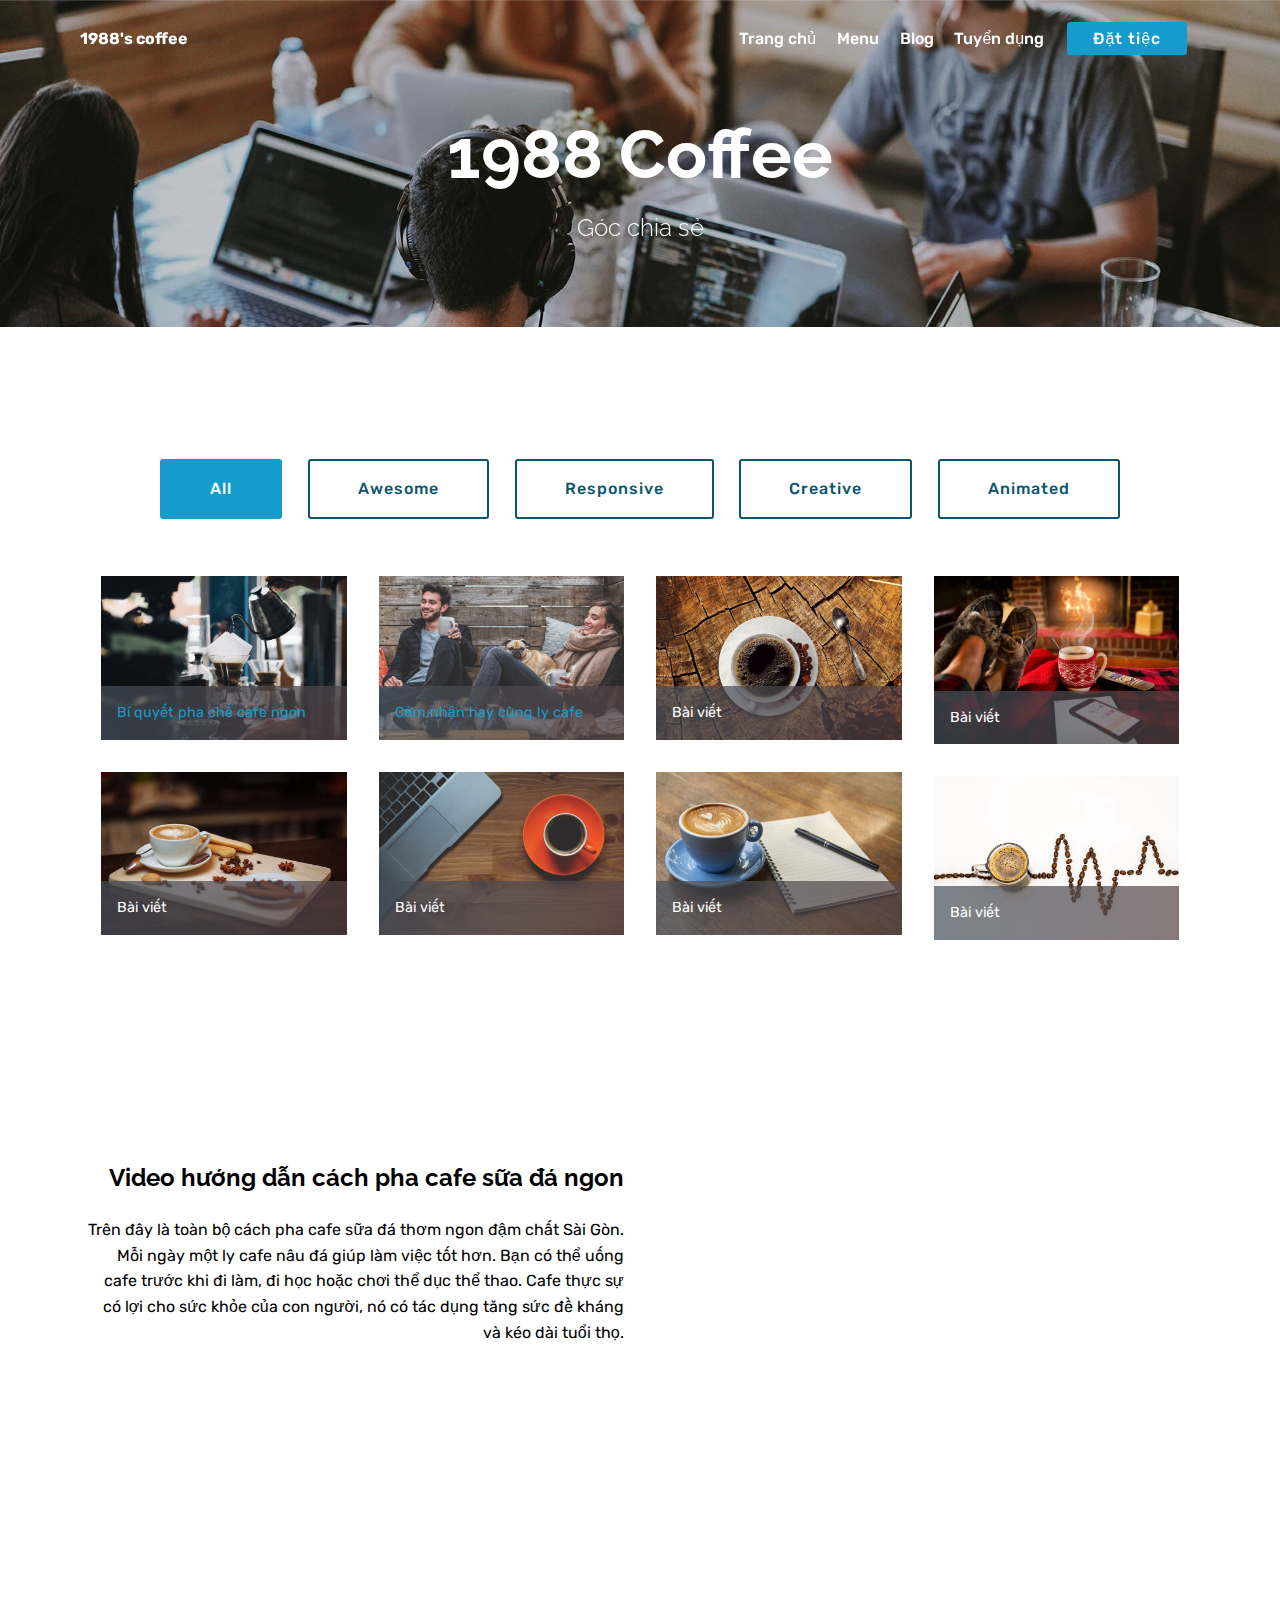
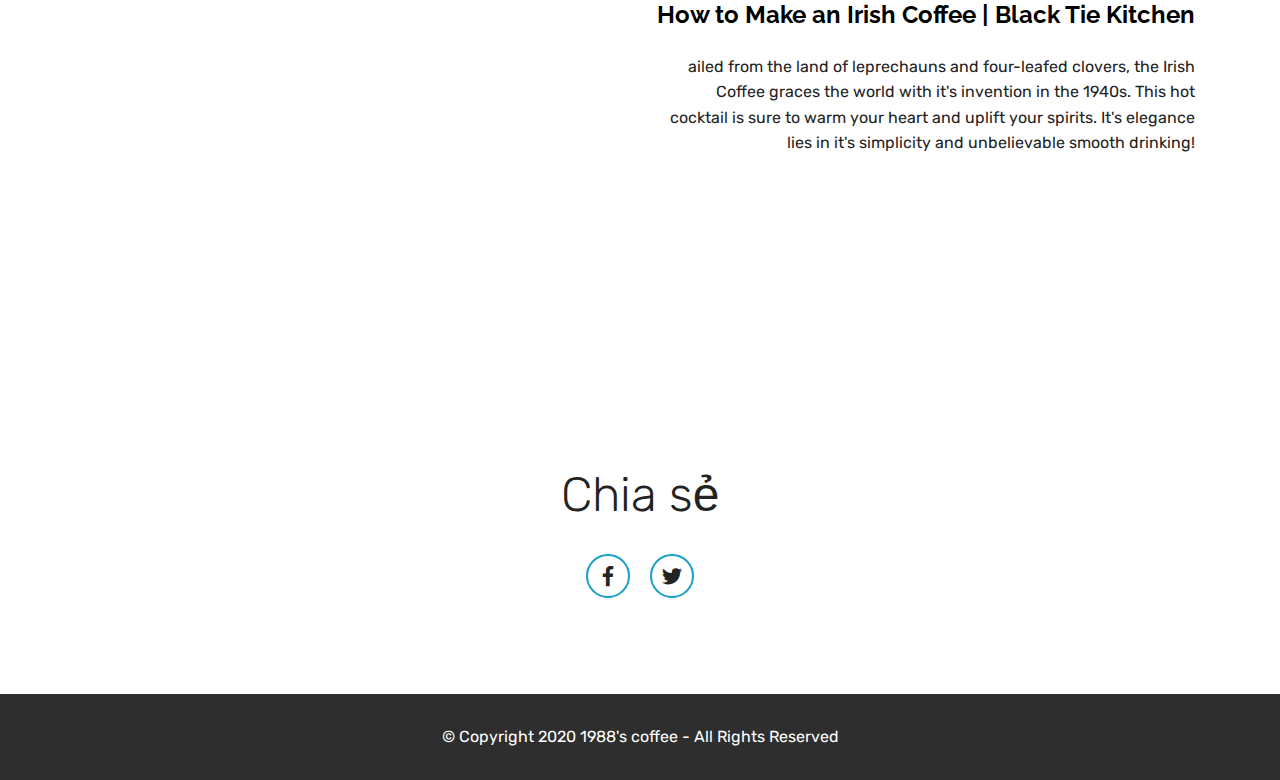
==== commit 8389b1db: "coffee" ====
--- a/Blog.html
+++ b/Blog.html
@@ -63,7 +63,7 @@
     </nav>
 </section>
 
-<section class="engine"><a href="https://mobirise.info/o">free portfolio site templates</a></section><section class="mbr-section content5 cid-rXvvWdrlm6 mbr-parallax-background" id="content5-2o">
+<section class="engine"><a href="https://mobirise.info/o">free portfolio website templates</a></section><section class="mbr-section content5 cid-rXvvWdrlm6 mbr-parallax-background" id="content5-2o">
 
     
 
--- a/assets/mobirise/css/mbr-additional.css
+++ b/assets/mobirise/css/mbr-additional.css
@@ -2481,7 +2481,7 @@
   }
 }
 .cid-rXvvWdrlm6 {
-  padding-top: 60px;
+  padding-top: 120px;
   padding-bottom: 60px;
   background-image: url("../../../assets/images/background4.jpg");
 }
@@ -3016,35 +3016,27 @@
     flex-shrink: 0;
   }
 }
-.cid-rXtf3iDjuF {
-  background-image: url("../../../assets/images/93409455-2758564687593917-1506154144904249344-o.jpeg");
-}
-.cid-rXtf3iDjuF P {
-  text-align: center;
-}
-.cid-rXtf3iDjuF H3 {
-  text-align: center;
-}
-.cid-rXtf3iDjuF H1 {
-  text-align: center;
-}
-.cid-rXtf3iQZ9P {
-  padding-top: 60px;
+.cid-rXvIYEozuq {
+  padding-top: 135px;
   padding-bottom: 60px;
-  background-image: url("../../../assets/images/guillaume-bolduc-328118.jpg");
-}
-.cid-rXtf3iQZ9P .mbr-text {
-  color: #767676;
-}
-.cid-rXtf3iQZ9P h4 {
-  text-align: center;
-}
-.cid-rXtf3iQZ9P p {
-  text-align: center;
-}
-.cid-rXtf3iQZ9P .card-img span {
+  background-image: url("../../../assets/images/may-xay-cafe-hat-940x445.jpeg");
+}
+.cid-rXvIYEozuq .mbr-text {
+  color: #ffffff;
+}
+.cid-rXvIYEozuq h4 {
+  text-align: center;
+}
+.cid-rXvIYEozuq p {
+  text-align: center;
+}
+.cid-rXvIYEozuq .card-img span {
   font-size: 96px;
   color: #149dcc;
+}
+.cid-rXvIYEozuq .card-title,
+.cid-rXvIYEozuq .card-img {
+  color: #ffffff;
 }
 .cid-rXthgnqezu {
   padding-top: 90px;
@@ -3541,7 +3533,7 @@
   }
 }
 .cid-rXvAQmC1QV {
-  padding-top: 60px;
+  padding-top: 135px;
   padding-bottom: 60px;
   background-image: url("../../../assets/images/may-xay-cafe-hat-940x445.jpeg");
 }
--- a/assets/mobirise/css/mbr-additional.css
+++ b/assets/mobirise/css/mbr-additional.css
@@ -2481,7 +2481,7 @@
   }
 }
 .cid-rXvvWdrlm6 {
-  padding-top: 60px;
+  padding-top: 120px;
   padding-bottom: 60px;
   background-image: url("../../../assets/images/background4.jpg");
 }
@@ -3016,35 +3016,27 @@
     flex-shrink: 0;
   }
 }
-.cid-rXtf3iDjuF {
-  background-image: url("../../../assets/images/93409455-2758564687593917-1506154144904249344-o.jpeg");
-}
-.cid-rXtf3iDjuF P {
-  text-align: center;
-}
-.cid-rXtf3iDjuF H3 {
-  text-align: center;
-}
-.cid-rXtf3iDjuF H1 {
-  text-align: center;
-}
-.cid-rXtf3iQZ9P {
-  padding-top: 60px;
+.cid-rXvIYEozuq {
+  padding-top: 135px;
   padding-bottom: 60px;
-  background-image: url("../../../assets/images/guillaume-bolduc-328118.jpg");
-}
-.cid-rXtf3iQZ9P .mbr-text {
-  color: #767676;
-}
-.cid-rXtf3iQZ9P h4 {
-  text-align: center;
-}
-.cid-rXtf3iQZ9P p {
-  text-align: center;
-}
-.cid-rXtf3iQZ9P .card-img span {
+  background-image: url("../../../assets/images/may-xay-cafe-hat-940x445.jpeg");
+}
+.cid-rXvIYEozuq .mbr-text {
+  color: #ffffff;
+}
+.cid-rXvIYEozuq h4 {
+  text-align: center;
+}
+.cid-rXvIYEozuq p {
+  text-align: center;
+}
+.cid-rXvIYEozuq .card-img span {
   font-size: 96px;
   color: #149dcc;
+}
+.cid-rXvIYEozuq .card-title,
+.cid-rXvIYEozuq .card-img {
+  color: #ffffff;
 }
 .cid-rXthgnqezu {
   padding-top: 90px;
@@ -3541,7 +3533,7 @@
   }
 }
 .cid-rXvAQmC1QV {
-  padding-top: 60px;
+  padding-top: 135px;
   padding-bottom: 60px;
   background-image: url("../../../assets/images/may-xay-cafe-hat-940x445.jpeg");
 }
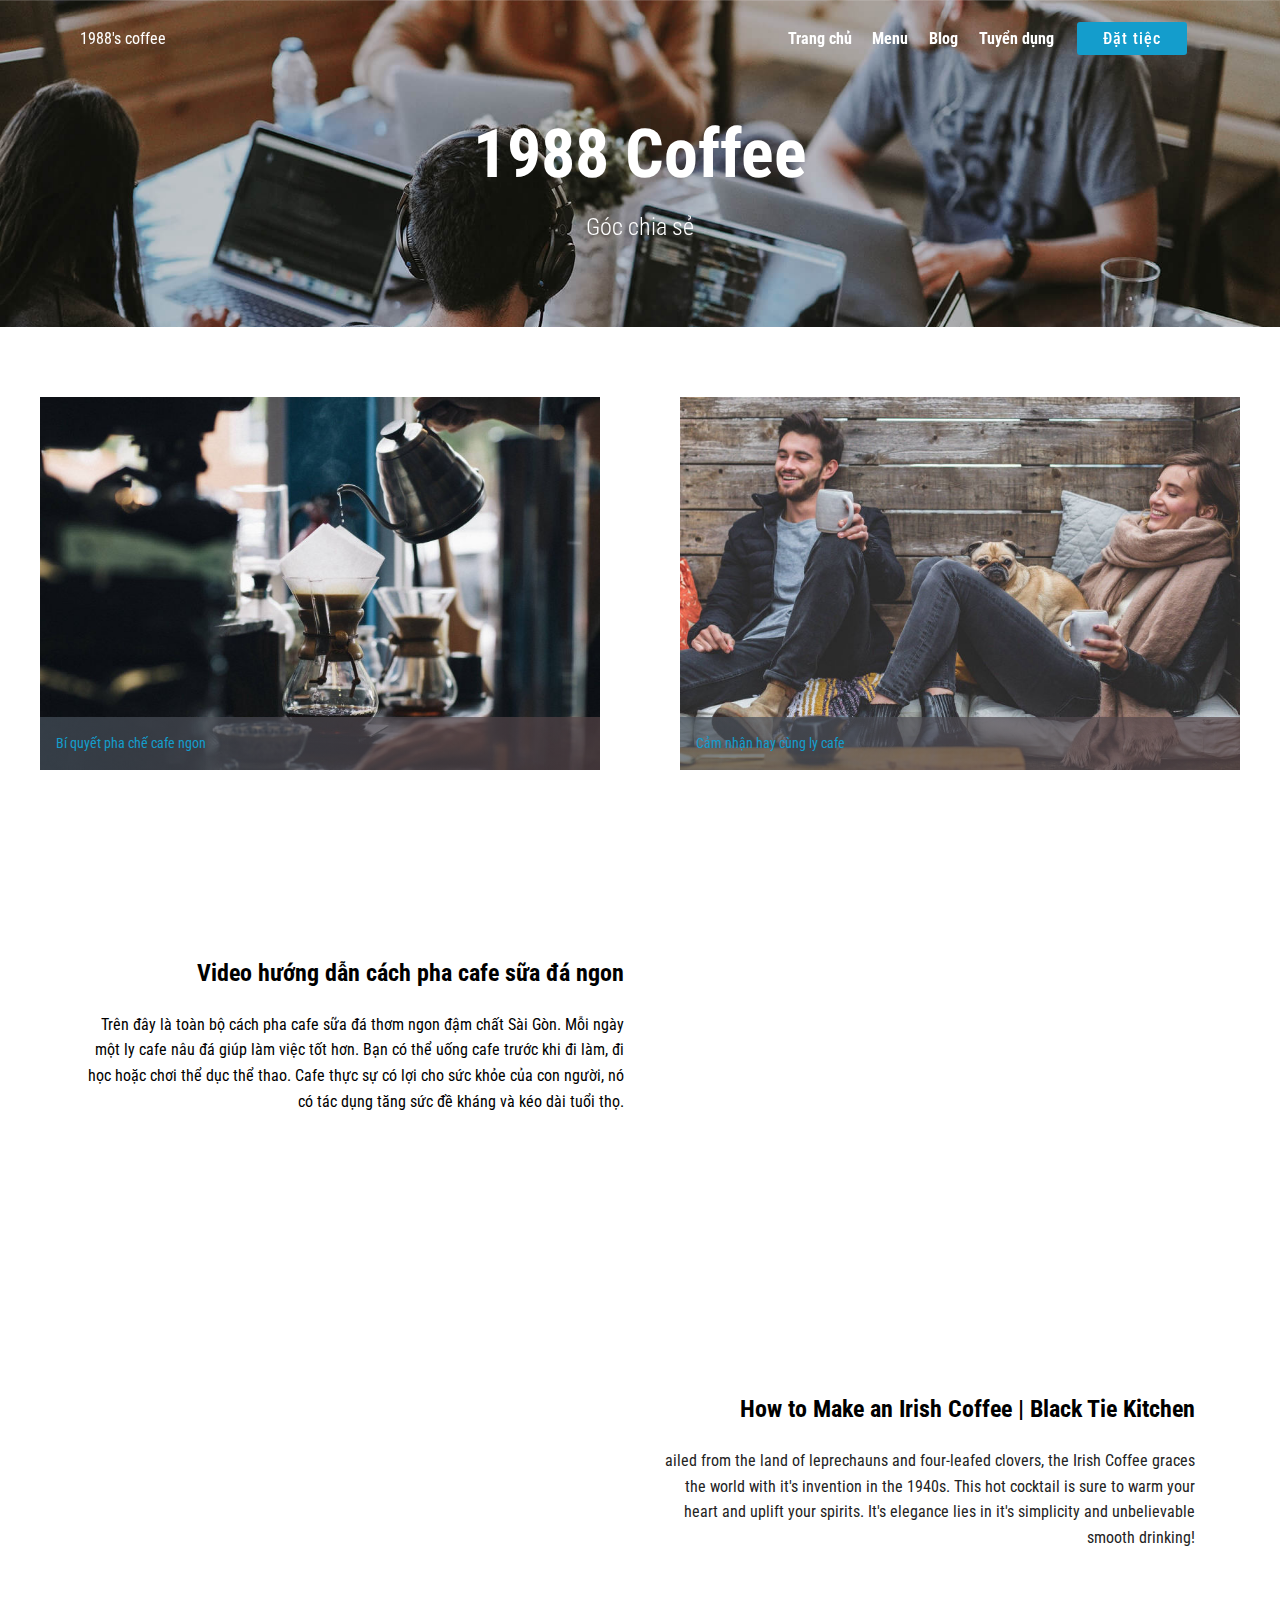
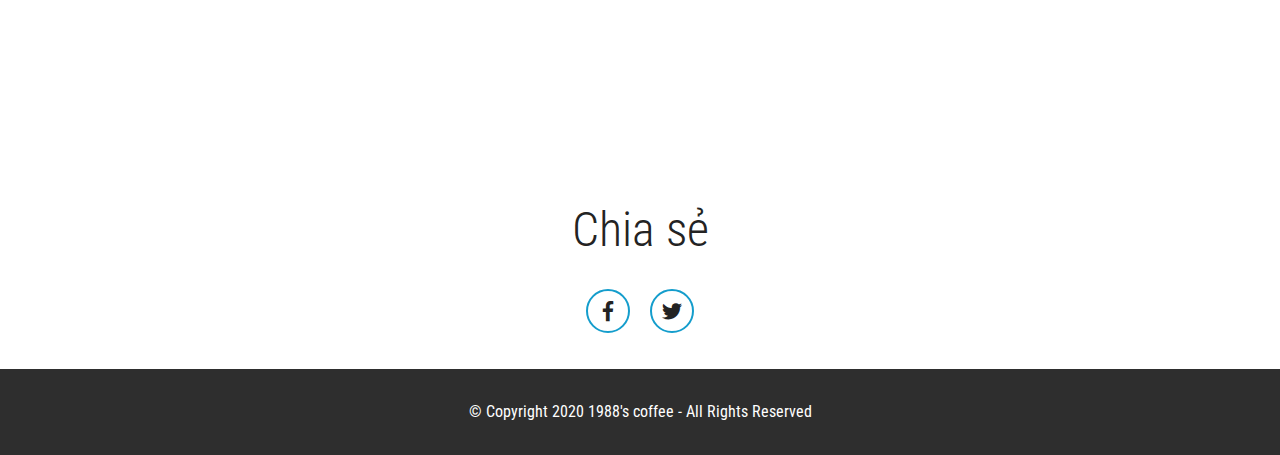
==== commit 4eed9a85: "dsadsa" ====
--- a/Blog.html
+++ b/Blog.html
@@ -1,16 +1,16 @@
 <!DOCTYPE html>
-<html  >
+<html lang="vi"   >
 <head>
-  <!-- Site made with Mobirise Website Builder v5.0.3, https://mobirise.com -->
+  
   <meta charset="UTF-8">
   <meta http-equiv="X-UA-Compatible" content="IE=edge">
-  <meta name="generator" content="Mobirise v5.0.3, mobirise.com">
+  
   <meta name="twitter:card" content="summary_large_image"/>
   <meta name="twitter:image:src" content="assets/images/Blog-meta.jpg">
   <meta property="og:image" content="assets/images/Blog-meta.jpg">
   <meta name="twitter:title" content="Blog">
   <meta name="viewport" content="width=device-width, initial-scale=1, minimum-scale=1">
-  <link rel="shortcut icon" href="assets/images/logo2.png" type="image/x-icon">
+  <link rel="shortcut icon" href="assets/images/1988-128x128.png" type="image/x-icon">
   <meta name="description" content="Blog">
   
   
@@ -31,6 +31,10 @@
   
 </head>
 <body>
+
+<section id='top-1'></section>
+
+
   <section class="menu cid-rXteYowUtA" once="menu" id="menu1-10">
 
     
@@ -47,23 +51,23 @@
         <div class="menu-logo">
             <div class="navbar-brand">
                 
-                <span class="navbar-caption-wrap"><a class="navbar-caption text-white display-4" href="https://mobirise.com">
-                        1988's coffee</a></span>
+                <span class="navbar-caption-wrap"><a class="navbar-caption text-white display-4" href="https://mobirise.com"><span style="font-weight: normal;">
+                        1988's coffee</span></a></span>
             </div>
         </div>
         <div class="collapse navbar-collapse" id="navbarSupportedContent">
             <ul class="navbar-nav nav-dropdown" data-app-modern-menu="true"><li class="nav-item">
-                    <a class="nav-link link text-white display-4" href="index.html">Trang chủ</a>
-                </li><li class="nav-item"><a class="nav-link link text-white display-4" href="Menu.html" target="_blank">Menu</a></li>
-                <li class="nav-item"><a class="nav-link link text-white display-4" href="Blog.html" target="_blank">Blog<br></a></li><li class="nav-item">
-                    <a class="nav-link link text-white display-4" href="Tuyển dụng.html" target="_blank">Tuyển dụng</a>
+                    <a class="nav-link link text-white display-4" href="index.html"><strong>Trang chủ</strong></a>
+                </li><li class="nav-item"><a class="nav-link link text-white display-4" href="Menu.html" target="_blank"><strong>Menu</strong></a></li>
+                <li class="nav-item"><a class="nav-link link text-white display-4" href="Blog.html" target="_blank"><strong>Blog</strong><br></a></li><li class="nav-item">
+                    <a class="nav-link link text-white display-4" href="Tuyển dụng.html" target="_blank"><strong>Tuyển dụng</strong></a>
                 </li></ul>
             <div class="navbar-buttons mbr-section-btn"><a class="btn btn-sm btn-primary display-4" href="Đặt tiệc.html" target="_blank">Đặt tiệc</a></div>
         </div>
     </nav>
 </section>
 
-<section class="engine"><a href="https://mobirise.info/o">free portfolio website templates</a></section><section class="mbr-section content5 cid-rXvvWdrlm6 mbr-parallax-background" id="content5-2o">
+<section class="mbr-section content5 cid-rXvvWdrlm6 mbr-parallax-background" id="content5-2o">
 
     
 
@@ -86,8 +90,8 @@
 
     
 
-    <div class="container">
-        <div><!-- Filter --><div class="mbr-gallery-filter container gallery-filter-active"><ul buttons="0"><li class="mbr-gallery-filter-all active"><a class="btn btn-md btn-primary-outline display-7" href="">All</a></li></ul></div><!-- Gallery --><div class="mbr-gallery-row"><div class="mbr-gallery-layout-default"><div><div><div class="mbr-gallery-item mbr-gallery-item--p2" data-video-url="false" data-tags="Awesome"><div href="#lb-gallery2-28" data-slide-to="0" data-toggle="modal"><img src="assets/images/mbr-5-1920x1280-800x533.jpg" alt="" title=""><span class="icon-focus"></span><span class="mbr-gallery-title mbr-fonts-style display-7"><a href="chia sẻ 1.html" target="_blank">Bí quyết pha chế cafe ngon</a></span></div></div><div class="mbr-gallery-item mbr-gallery-item--p2" data-video-url="false" data-tags="Responsive"><div href="#lb-gallery2-28" data-slide-to="1" data-toggle="modal"><img src="assets/images/mbr-2-1920x1279-800x533.jpg" alt="" title=""><span class="icon-focus"></span><span class="mbr-gallery-title mbr-fonts-style display-7"><a href="Chia sẻ 2.html" target="_blank">Cảm nhận hay cùng ly cafe</a></span></div></div><div class="mbr-gallery-item mbr-gallery-item--p2" data-video-url="false" data-tags="Creative"><div href="#lb-gallery2-28" data-slide-to="2" data-toggle="modal"><img src="assets/images/mbr-3-1920x1279-800x533.jpg" alt="" title=""><span class="icon-focus"></span><span class="mbr-gallery-title mbr-fonts-style display-7">Bài viết</span></div></div><div class="mbr-gallery-item mbr-gallery-item--p2" data-video-url="false" data-tags="Animated"><div href="#lb-gallery2-28" data-slide-to="3" data-toggle="modal"><img src="assets/images/mbr-1-1920x1315-800x548.jpg" alt="" title=""><span class="icon-focus"></span><span class="mbr-gallery-title mbr-fonts-style display-7">Bài viết</span></div></div><div class="mbr-gallery-item mbr-gallery-item--p2" data-video-url="false" data-tags="Awesome"><div href="#lb-gallery2-28" data-slide-to="4" data-toggle="modal"><img src="assets/images/mbr-6-1920x1280-800x533.jpg" alt="" title=""><span class="icon-focus"></span><span class="mbr-gallery-title mbr-fonts-style display-7">Bài viết</span></div></div><div class="mbr-gallery-item mbr-gallery-item--p2" data-video-url="false" data-tags="Awesome"><div href="#lb-gallery2-28" data-slide-to="5" data-toggle="modal"><img src="assets/images/mbr-2-1920x1276-800x532.jpg" alt="" title=""><span class="icon-focus"></span><span class="mbr-gallery-title mbr-fonts-style display-7">Bài viết</span></div></div><div class="mbr-gallery-item mbr-gallery-item--p2" data-video-url="false" data-tags="Responsive"><div href="#lb-gallery2-28" data-slide-to="6" data-toggle="modal"><img src="assets/images/mbr-4-1920x1280-800x533.jpg" alt="" title=""><span class="icon-focus"></span><span class="mbr-gallery-title mbr-fonts-style display-7">Bài viết</span></div></div><div class="mbr-gallery-item mbr-gallery-item--p2" data-video-url="false" data-tags="Animated"><div href="#lb-gallery2-28" data-slide-to="7" data-toggle="modal"><img src="assets/images/mbr-3-1920x1280-800x533.jpg" alt="" title=""><span class="icon-focus"></span><span class="mbr-gallery-title mbr-fonts-style display-7">Bài viết</span></div></div></div></div><div class="clearfix"></div></div></div><!-- Lightbox --><div data-app-prevent-settings="" class="mbr-slider modal fade carousel slide" tabindex="-1" data-keyboard="true" data-interval="false" id="lb-gallery2-28"><div class="modal-dialog"><div class="modal-content"><div class="modal-body"><div class="carousel-inner"><div class="carousel-item active"><img src="assets/images/mbr-5-1920x1280.jpg" alt="" title=""></div><div class="carousel-item"><img src="assets/images/mbr-2-1920x1279.jpg" alt="" title=""></div><div class="carousel-item"><img src="assets/images/mbr-3-1920x1279.jpg" alt="" title=""></div><div class="carousel-item"><img src="assets/images/mbr-1-1920x1315.jpg" alt="" title=""></div><div class="carousel-item"><img src="assets/images/mbr-6-1920x1280.jpg" alt="" title=""></div><div class="carousel-item"><img src="assets/images/mbr-2-1920x1276.jpg" alt="" title=""></div><div class="carousel-item"><img src="assets/images/mbr-4-1920x1280.jpg" alt="" title=""></div><div class="carousel-item"><img src="assets/images/mbr-3-1920x1280.jpg" alt="" title=""></div></div><a class="carousel-control carousel-control-prev" role="button" data-slide="prev" href="#lb-gallery2-28"><span class="mbri-left mbr-iconfont" aria-hidden="true"></span><span class="sr-only">Previous</span></a><a class="carousel-control carousel-control-next" role="button" data-slide="next" href="#lb-gallery2-28"><span class="mbri-right mbr-iconfont" aria-hidden="true"></span><span class="sr-only">Next</span></a><a class="close" href="#" role="button" data-dismiss="modal"><span class="sr-only">Close</span></a></div></div></div></div></div>
+    <div>
+        <div><!-- Filter --><!-- Gallery --><div class="mbr-gallery-row"><div class="mbr-gallery-layout-default"><div><div><div class="mbr-gallery-item mbr-gallery-item--p5" data-video-url="false" data-tags="Awesome"><div href="#lb-gallery2-28" data-slide-to="0" data-toggle="modal"><img src="assets/images/mbr-5-1920x1280-800x533.jpg" alt="" title=""><span class="icon-focus"></span><span class="mbr-gallery-title mbr-fonts-style display-7"><a href="chia sẻ 1.html" target="_blank">Bí quyết pha chế cafe ngon</a></span></div></div><div class="mbr-gallery-item mbr-gallery-item--p5" data-video-url="false" data-tags="Responsive"><div href="#lb-gallery2-28" data-slide-to="1" data-toggle="modal"><img src="assets/images/mbr-2-1920x1279-800x533.jpg" alt="" title=""><span class="icon-focus"></span><span class="mbr-gallery-title mbr-fonts-style display-7"><a href="Chia sẻ 2.html" target="_blank">Cảm nhận hay cùng ly cafe</a></span></div></div></div></div><div class="clearfix"></div></div></div><!-- Lightbox --><div data-app-prevent-settings="" class="mbr-slider modal fade carousel slide" tabindex="-1" data-keyboard="true" data-interval="false" id="lb-gallery2-28"><div class="modal-dialog"><div class="modal-content"><div class="modal-body"><ol class="carousel-indicators"><li data-app-prevent-settings="" data-target="#lb-gallery2-28" data-slide-to="0"></li><li data-app-prevent-settings="" data-target="#lb-gallery2-28" class=" active" data-slide-to="1"></li></ol><div class="carousel-inner"><div class="carousel-item"><img src="assets/images/mbr-5-1920x1280.jpg" alt="" title=""></div><div class="carousel-item active"><img src="assets/images/mbr-2-1920x1279.jpg" alt="" title=""></div></div><a class="carousel-control carousel-control-prev" role="button" data-slide="prev" href="#lb-gallery2-28"><span class="mbri-left mbr-iconfont" aria-hidden="true"></span><span class="sr-only">Previous</span></a><a class="carousel-control carousel-control-next" role="button" data-slide="next" href="#lb-gallery2-28"><span class="mbri-right mbr-iconfont" aria-hidden="true"></span><span class="sr-only">Next</span></a><a class="close" href="#" role="button" data-dismiss="modal"><span class="sr-only">Close</span></a></div></div></div></div></div>
     </div>
 
 </section>
--- a/assets/mobirise/css/mbr-additional.css
+++ b/assets/mobirise/css/mbr-additional.css
@@ -1,5 +1,4 @@
-@import url(https://fonts.googleapis.com/css?family=Raleway:100,100i,200,200i,300,300i,400,400i,500,500i,600,600i,700,700i,800,800i,900,900i&display=swap);
-@import url(https://fonts.googleapis.com/css?family=Rubik:300,300i,400,400i,500,500i,700,700i,900,900i&display=swap);
+@import url(https://fonts.googleapis.com/css?family=Roboto+Condensed:300,300i,400,400i,700,700i&display=swap);
 
 
 
@@ -9,7 +8,7 @@
   font-family: Rubik;
 }
 .display-1 {
-  font-family: 'Raleway', sans-serif;
+  font-family: 'Roboto Condensed', sans-serif;
   font-size: 4.25rem;
   font-display: swap;
 }
@@ -17,7 +16,7 @@
   font-size: 6.8rem;
 }
 .display-2 {
-  font-family: 'Rubik', sans-serif;
+  font-family: 'Roboto Condensed', sans-serif;
   font-size: 3rem;
   font-display: swap;
 }
@@ -25,7 +24,7 @@
   font-size: 4.8rem;
 }
 .display-4 {
-  font-family: 'Rubik', sans-serif;
+  font-family: 'Roboto Condensed', sans-serif;
   font-size: 1rem;
   font-display: swap;
 }
@@ -33,7 +32,7 @@
   font-size: 1.6rem;
 }
 .display-5 {
-  font-family: 'Raleway', sans-serif;
+  font-family: 'Roboto Condensed', sans-serif;
   font-size: 1.5rem;
   font-display: swap;
 }
@@ -41,7 +40,7 @@
   font-size: 2.4rem;
 }
 .display-7 {
-  font-family: 'Rubik', sans-serif;
+  font-family: 'Roboto Condensed', sans-serif;
   font-size: 1rem;
   font-display: swap;
 }
@@ -533,7 +532,7 @@
   display: none;
 }
 .form-control {
-  font-family: 'Rubik', sans-serif;
+  font-family: 'Roboto Condensed', sans-serif;
   font-size: 1rem;
   font-display: swap;
 }
@@ -995,7 +994,7 @@
   }
 }
 .cid-qwYE4H2V83 {
-  background-image: url("../../../assets/images/93409455-2758564687593917-1506154144904249344-o.jpeg");
+  background-image: url("../../../assets/images/96235910-2787709614679424-7891580997093818368-o-2000x1500.jpeg");
 }
 .cid-qwYE4H2V83 P {
   text-align: center;
@@ -1009,7 +1008,7 @@
 .cid-qwYHOWvXyr {
   padding-top: 60px;
   padding-bottom: 60px;
-  background-image: url("../../../assets/images/may-xay-cafe-hat-940x445.jpeg");
+  background-color: #767676;
 }
 .cid-qwYHOWvXyr .mbr-text {
   color: #ffffff;
@@ -1085,31 +1084,10 @@
     font-size: 40px !important;
   }
 }
-.cid-qx07ExyWEo {
-  padding-top: 60px;
-  padding-bottom: 75px;
-  background: #55b4d4;
-}
-.cid-qx07ExyWEo .image-block {
-  margin: auto;
-}
-.cid-qx07ExyWEo figcaption {
-  position: relative;
-}
-.cid-qx07ExyWEo figcaption div {
-  position: absolute;
-  bottom: 0;
-  width: 100%;
-}
-@media (max-width: 768px) {
-  .cid-qx07ExyWEo .image-block {
-    width: 100% !important;
-  }
-}
 .cid-qwYWjewzYp {
   padding-top: 60px;
   padding-bottom: 15px;
-  background-color: #ffffff;
+  background-image: url("../../../assets/images/95982744-3286017898077719-3015841170992398336-o-2-2000x1500.jpeg");
 }
 .cid-qwYWjewzYp .card-img a {
   display: block;
@@ -1353,18 +1331,6 @@
 }
 .cid-rXvsmRi8Bo div.b {
   padding-top: 2rem;
-}
-.cid-rXvBQEMV1p {
-  padding-top: 15px;
-  padding-bottom: 15px;
-  background: linear-gradient(0deg, #7fdbfd, #6670a9);
-}
-.cid-rXvBQEMV1p .mbr-iconfont-social {
-  font-size: 32px;
-  color: #ff3366;
-}
-.cid-rXvBQEMV1p .social-list a:focus {
-  text-decoration: none;
 }
 .cid-qwZjjoXcyT {
   padding-top: 30px;
@@ -1977,92 +1943,69 @@
 .cid-rXvuArmRfm .mbr-overlay ~ .container-slide {
   z-index: auto;
 }
-.cid-rXtgfUrnoK {
-  padding-top: 90px;
-  padding-bottom: 90px;
+.cid-rY7BcIIlfJ {
+  padding-top: 15px;
+  padding-bottom: 15px;
   background-color: #ffffff;
 }
-.cid-rXtgfUrnoK h2 {
-  margin-bottom: 0;
-}
-.cid-rXtgfUrnoK h4 {
-  font-weight: 500;
-  margin-bottom: 0;
-  width: 80%;
-}
-.cid-rXtgfUrnoK p {
-  color: #767676;
-  margin-bottom: 0;
-}
-.cid-rXtgfUrnoK .card-wrapper {
-  border-top: 1px solid #efefef;
-  background-color: #ffffff;
+.cid-rY7BcIIlfJ [class^="socicon-"]:before,
+.cid-rY7BcIIlfJ [class*=" socicon-"]:before {
+  line-height: 44px;
+}
+.cid-rY7BcIIlfJ .btn-social {
+  font-size: 20px;
+  border-radius: 50%;
+  padding: 0;
+  width: 44px;
+  height: 44px;
+  line-height: 44px;
+  text-align: center;
   position: relative;
-  justify-content: unset;
-}
-.cid-rXtgfUrnoK .card-wrapper .card-box {
-  padding: 2rem 1rem;
+  color: #232323;
+  cursor: pointer;
+  border-color: #149dcc;
+}
+.cid-rY7BcIIlfJ .btn-social i {
+  top: 0;
+  line-height: 44px;
+  width: 44px;
+}
+.cid-rY7BcIIlfJ .btn-social:hover {
+  color: #fff;
+  background: #149dcc;
+}
+.cid-rY7BcIIlfJ .btn-social:hover i.socicon {
+  color: #ffffff !important;
+}
+.cid-rY7BcIIlfJ .btn-social + .btn {
+  margin-left: .1rem;
+}
+@media (max-width: 767px) {
+  .cid-rY7BcIIlfJ .btn {
+    font-size: 20px !important;
+  }
+}
+.cid-rY7zfjIhlU {
+  background: #ffffff;
+}
+.cid-rY7zfjIhlU .image-block {
+  margin: auto;
+  width: 100% !important;
+}
+.cid-rY7zfjIhlU .mbr-figure {
+  margin: 0 auto;
+}
+.cid-rY7zfjIhlU figcaption {
+  position: relative;
+}
+.cid-rY7zfjIhlU figcaption div {
+  position: absolute;
+  bottom: 0;
   width: 100%;
 }
-.cid-rXtgfUrnoK .card-wrapper .card-box .top-line {
-  display: flex;
-  justify-content: space-between;
-  align-items: center;
-}
-.cid-rXtgfUrnoK .card-wrapper .card-box .bottom-line {
-  width: 70%;
-}
-@media (max-width: 767px) {
-  .cid-rXtgfUrnoK .card-wrapper .card-box .bottom-line {
-    width: 100%;
-  }
-  .cid-rXtgfUrnoK .card-wrapper .card-box .bottom-line p {
-    text-align: center;
-    margin: 1rem 0 0 0;
-  }
-}
-.cid-rXvvkHIHqm {
-  padding-top: 90px;
-  padding-bottom: 90px;
-  background-color: #ffffff;
-}
-.cid-rXvvkHIHqm h2 {
-  margin-bottom: 0;
-}
-.cid-rXvvkHIHqm h4 {
-  font-weight: 500;
-  margin-bottom: 0;
-  width: 80%;
-}
-.cid-rXvvkHIHqm p {
-  color: #767676;
-  margin-bottom: 0;
-}
-.cid-rXvvkHIHqm .card-wrapper {
-  border-top: 1px solid #efefef;
-  background-color: #ffffff;
-  position: relative;
-  justify-content: unset;
-}
-.cid-rXvvkHIHqm .card-wrapper .card-box {
-  padding: 2rem 1rem;
-  width: 100%;
-}
-.cid-rXvvkHIHqm .card-wrapper .card-box .top-line {
-  display: flex;
-  justify-content: space-between;
-  align-items: center;
-}
-.cid-rXvvkHIHqm .card-wrapper .card-box .bottom-line {
-  width: 70%;
-}
-@media (max-width: 767px) {
-  .cid-rXvvkHIHqm .card-wrapper .card-box .bottom-line {
-    width: 100%;
-  }
-  .cid-rXvvkHIHqm .card-wrapper .card-box .bottom-line p {
-    text-align: center;
-    margin: 1rem 0 0 0;
+@media (max-width: 768px) {
+  .cid-rY7zfjIhlU .image-block {
+    width: 100% !important;
   }
 }
 .cid-rXtiDK1xKv {
@@ -2486,8 +2429,8 @@
   background-image: url("../../../assets/images/background4.jpg");
 }
 .cid-rXtkOAMZtY {
-  padding-top: 90px;
-  padding-bottom: 90px;
+  padding-top: 30px;
+  padding-bottom: 30px;
   background-color: #ffffff;
 }
 .cid-rXtkOAMZtY .mbr-slider .carousel-control {
@@ -2602,8 +2545,8 @@
   color: #000000;
 }
 .cid-rXtmUvDVlh {
-  padding-top: 90px;
-  padding-bottom: 90px;
+  padding-top: 30px;
+  padding-bottom: 30px;
   background-color: #ffffff;
 }
 .cid-rXtmUvDVlh [class^="socicon-"]:before,
@@ -3019,7 +2962,7 @@
 .cid-rXvIYEozuq {
   padding-top: 135px;
   padding-bottom: 60px;
-  background-image: url("../../../assets/images/may-xay-cafe-hat-940x445.jpeg");
+  background-image: url("../../../assets/images/95529350-2787710011346051-1238177473015840768-o-2000x1500.jpeg");
 }
 .cid-rXvIYEozuq .mbr-text {
   color: #ffffff;
@@ -3535,7 +3478,7 @@
 .cid-rXvAQmC1QV {
   padding-top: 135px;
   padding-bottom: 60px;
-  background-image: url("../../../assets/images/may-xay-cafe-hat-940x445.jpeg");
+  background-image: url("../../../assets/images/95529350-2787710011346051-1238177473015840768-o-1-2000x1500.jpeg");
 }
 .cid-rXvAQmC1QV .mbr-text {
   color: #ffffff;
--- a/assets/mobirise/css/mbr-additional.css
+++ b/assets/mobirise/css/mbr-additional.css
@@ -1,5 +1,4 @@
-@import url(https://fonts.googleapis.com/css?family=Raleway:100,100i,200,200i,300,300i,400,400i,500,500i,600,600i,700,700i,800,800i,900,900i&display=swap);
-@import url(https://fonts.googleapis.com/css?family=Rubik:300,300i,400,400i,500,500i,700,700i,900,900i&display=swap);
+@import url(https://fonts.googleapis.com/css?family=Roboto+Condensed:300,300i,400,400i,700,700i&display=swap);
 
 
 
@@ -9,7 +8,7 @@
   font-family: Rubik;
 }
 .display-1 {
-  font-family: 'Raleway', sans-serif;
+  font-family: 'Roboto Condensed', sans-serif;
   font-size: 4.25rem;
   font-display: swap;
 }
@@ -17,7 +16,7 @@
   font-size: 6.8rem;
 }
 .display-2 {
-  font-family: 'Rubik', sans-serif;
+  font-family: 'Roboto Condensed', sans-serif;
   font-size: 3rem;
   font-display: swap;
 }
@@ -25,7 +24,7 @@
   font-size: 4.8rem;
 }
 .display-4 {
-  font-family: 'Rubik', sans-serif;
+  font-family: 'Roboto Condensed', sans-serif;
   font-size: 1rem;
   font-display: swap;
 }
@@ -33,7 +32,7 @@
   font-size: 1.6rem;
 }
 .display-5 {
-  font-family: 'Raleway', sans-serif;
+  font-family: 'Roboto Condensed', sans-serif;
   font-size: 1.5rem;
   font-display: swap;
 }
@@ -41,7 +40,7 @@
   font-size: 2.4rem;
 }
 .display-7 {
-  font-family: 'Rubik', sans-serif;
+  font-family: 'Roboto Condensed', sans-serif;
   font-size: 1rem;
   font-display: swap;
 }
@@ -533,7 +532,7 @@
   display: none;
 }
 .form-control {
-  font-family: 'Rubik', sans-serif;
+  font-family: 'Roboto Condensed', sans-serif;
   font-size: 1rem;
   font-display: swap;
 }
@@ -995,7 +994,7 @@
   }
 }
 .cid-qwYE4H2V83 {
-  background-image: url("../../../assets/images/93409455-2758564687593917-1506154144904249344-o.jpeg");
+  background-image: url("../../../assets/images/96235910-2787709614679424-7891580997093818368-o-2000x1500.jpeg");
 }
 .cid-qwYE4H2V83 P {
   text-align: center;
@@ -1009,7 +1008,7 @@
 .cid-qwYHOWvXyr {
   padding-top: 60px;
   padding-bottom: 60px;
-  background-image: url("../../../assets/images/may-xay-cafe-hat-940x445.jpeg");
+  background-color: #767676;
 }
 .cid-qwYHOWvXyr .mbr-text {
   color: #ffffff;
@@ -1085,31 +1084,10 @@
     font-size: 40px !important;
   }
 }
-.cid-qx07ExyWEo {
-  padding-top: 60px;
-  padding-bottom: 75px;
-  background: #55b4d4;
-}
-.cid-qx07ExyWEo .image-block {
-  margin: auto;
-}
-.cid-qx07ExyWEo figcaption {
-  position: relative;
-}
-.cid-qx07ExyWEo figcaption div {
-  position: absolute;
-  bottom: 0;
-  width: 100%;
-}
-@media (max-width: 768px) {
-  .cid-qx07ExyWEo .image-block {
-    width: 100% !important;
-  }
-}
 .cid-qwYWjewzYp {
   padding-top: 60px;
   padding-bottom: 15px;
-  background-color: #ffffff;
+  background-image: url("../../../assets/images/95982744-3286017898077719-3015841170992398336-o-2-2000x1500.jpeg");
 }
 .cid-qwYWjewzYp .card-img a {
   display: block;
@@ -1353,18 +1331,6 @@
 }
 .cid-rXvsmRi8Bo div.b {
   padding-top: 2rem;
-}
-.cid-rXvBQEMV1p {
-  padding-top: 15px;
-  padding-bottom: 15px;
-  background: linear-gradient(0deg, #7fdbfd, #6670a9);
-}
-.cid-rXvBQEMV1p .mbr-iconfont-social {
-  font-size: 32px;
-  color: #ff3366;
-}
-.cid-rXvBQEMV1p .social-list a:focus {
-  text-decoration: none;
 }
 .cid-qwZjjoXcyT {
   padding-top: 30px;
@@ -1977,92 +1943,69 @@
 .cid-rXvuArmRfm .mbr-overlay ~ .container-slide {
   z-index: auto;
 }
-.cid-rXtgfUrnoK {
-  padding-top: 90px;
-  padding-bottom: 90px;
+.cid-rY7BcIIlfJ {
+  padding-top: 15px;
+  padding-bottom: 15px;
   background-color: #ffffff;
 }
-.cid-rXtgfUrnoK h2 {
-  margin-bottom: 0;
-}
-.cid-rXtgfUrnoK h4 {
-  font-weight: 500;
-  margin-bottom: 0;
-  width: 80%;
-}
-.cid-rXtgfUrnoK p {
-  color: #767676;
-  margin-bottom: 0;
-}
-.cid-rXtgfUrnoK .card-wrapper {
-  border-top: 1px solid #efefef;
-  background-color: #ffffff;
+.cid-rY7BcIIlfJ [class^="socicon-"]:before,
+.cid-rY7BcIIlfJ [class*=" socicon-"]:before {
+  line-height: 44px;
+}
+.cid-rY7BcIIlfJ .btn-social {
+  font-size: 20px;
+  border-radius: 50%;
+  padding: 0;
+  width: 44px;
+  height: 44px;
+  line-height: 44px;
+  text-align: center;
   position: relative;
-  justify-content: unset;
-}
-.cid-rXtgfUrnoK .card-wrapper .card-box {
-  padding: 2rem 1rem;
+  color: #232323;
+  cursor: pointer;
+  border-color: #149dcc;
+}
+.cid-rY7BcIIlfJ .btn-social i {
+  top: 0;
+  line-height: 44px;
+  width: 44px;
+}
+.cid-rY7BcIIlfJ .btn-social:hover {
+  color: #fff;
+  background: #149dcc;
+}
+.cid-rY7BcIIlfJ .btn-social:hover i.socicon {
+  color: #ffffff !important;
+}
+.cid-rY7BcIIlfJ .btn-social + .btn {
+  margin-left: .1rem;
+}
+@media (max-width: 767px) {
+  .cid-rY7BcIIlfJ .btn {
+    font-size: 20px !important;
+  }
+}
+.cid-rY7zfjIhlU {
+  background: #ffffff;
+}
+.cid-rY7zfjIhlU .image-block {
+  margin: auto;
+  width: 100% !important;
+}
+.cid-rY7zfjIhlU .mbr-figure {
+  margin: 0 auto;
+}
+.cid-rY7zfjIhlU figcaption {
+  position: relative;
+}
+.cid-rY7zfjIhlU figcaption div {
+  position: absolute;
+  bottom: 0;
   width: 100%;
 }
-.cid-rXtgfUrnoK .card-wrapper .card-box .top-line {
-  display: flex;
-  justify-content: space-between;
-  align-items: center;
-}
-.cid-rXtgfUrnoK .card-wrapper .card-box .bottom-line {
-  width: 70%;
-}
-@media (max-width: 767px) {
-  .cid-rXtgfUrnoK .card-wrapper .card-box .bottom-line {
-    width: 100%;
-  }
-  .cid-rXtgfUrnoK .card-wrapper .card-box .bottom-line p {
-    text-align: center;
-    margin: 1rem 0 0 0;
-  }
-}
-.cid-rXvvkHIHqm {
-  padding-top: 90px;
-  padding-bottom: 90px;
-  background-color: #ffffff;
-}
-.cid-rXvvkHIHqm h2 {
-  margin-bottom: 0;
-}
-.cid-rXvvkHIHqm h4 {
-  font-weight: 500;
-  margin-bottom: 0;
-  width: 80%;
-}
-.cid-rXvvkHIHqm p {
-  color: #767676;
-  margin-bottom: 0;
-}
-.cid-rXvvkHIHqm .card-wrapper {
-  border-top: 1px solid #efefef;
-  background-color: #ffffff;
-  position: relative;
-  justify-content: unset;
-}
-.cid-rXvvkHIHqm .card-wrapper .card-box {
-  padding: 2rem 1rem;
-  width: 100%;
-}
-.cid-rXvvkHIHqm .card-wrapper .card-box .top-line {
-  display: flex;
-  justify-content: space-between;
-  align-items: center;
-}
-.cid-rXvvkHIHqm .card-wrapper .card-box .bottom-line {
-  width: 70%;
-}
-@media (max-width: 767px) {
-  .cid-rXvvkHIHqm .card-wrapper .card-box .bottom-line {
-    width: 100%;
-  }
-  .cid-rXvvkHIHqm .card-wrapper .card-box .bottom-line p {
-    text-align: center;
-    margin: 1rem 0 0 0;
+@media (max-width: 768px) {
+  .cid-rY7zfjIhlU .image-block {
+    width: 100% !important;
   }
 }
 .cid-rXtiDK1xKv {
@@ -2486,8 +2429,8 @@
   background-image: url("../../../assets/images/background4.jpg");
 }
 .cid-rXtkOAMZtY {
-  padding-top: 90px;
-  padding-bottom: 90px;
+  padding-top: 30px;
+  padding-bottom: 30px;
   background-color: #ffffff;
 }
 .cid-rXtkOAMZtY .mbr-slider .carousel-control {
@@ -2602,8 +2545,8 @@
   color: #000000;
 }
 .cid-rXtmUvDVlh {
-  padding-top: 90px;
-  padding-bottom: 90px;
+  padding-top: 30px;
+  padding-bottom: 30px;
   background-color: #ffffff;
 }
 .cid-rXtmUvDVlh [class^="socicon-"]:before,
@@ -3019,7 +2962,7 @@
 .cid-rXvIYEozuq {
   padding-top: 135px;
   padding-bottom: 60px;
-  background-image: url("../../../assets/images/may-xay-cafe-hat-940x445.jpeg");
+  background-image: url("../../../assets/images/95529350-2787710011346051-1238177473015840768-o-2000x1500.jpeg");
 }
 .cid-rXvIYEozuq .mbr-text {
   color: #ffffff;
@@ -3535,7 +3478,7 @@
 .cid-rXvAQmC1QV {
   padding-top: 135px;
   padding-bottom: 60px;
-  background-image: url("../../../assets/images/may-xay-cafe-hat-940x445.jpeg");
+  background-image: url("../../../assets/images/95529350-2787710011346051-1238177473015840768-o-1-2000x1500.jpeg");
 }
 .cid-rXvAQmC1QV .mbr-text {
   color: #ffffff;
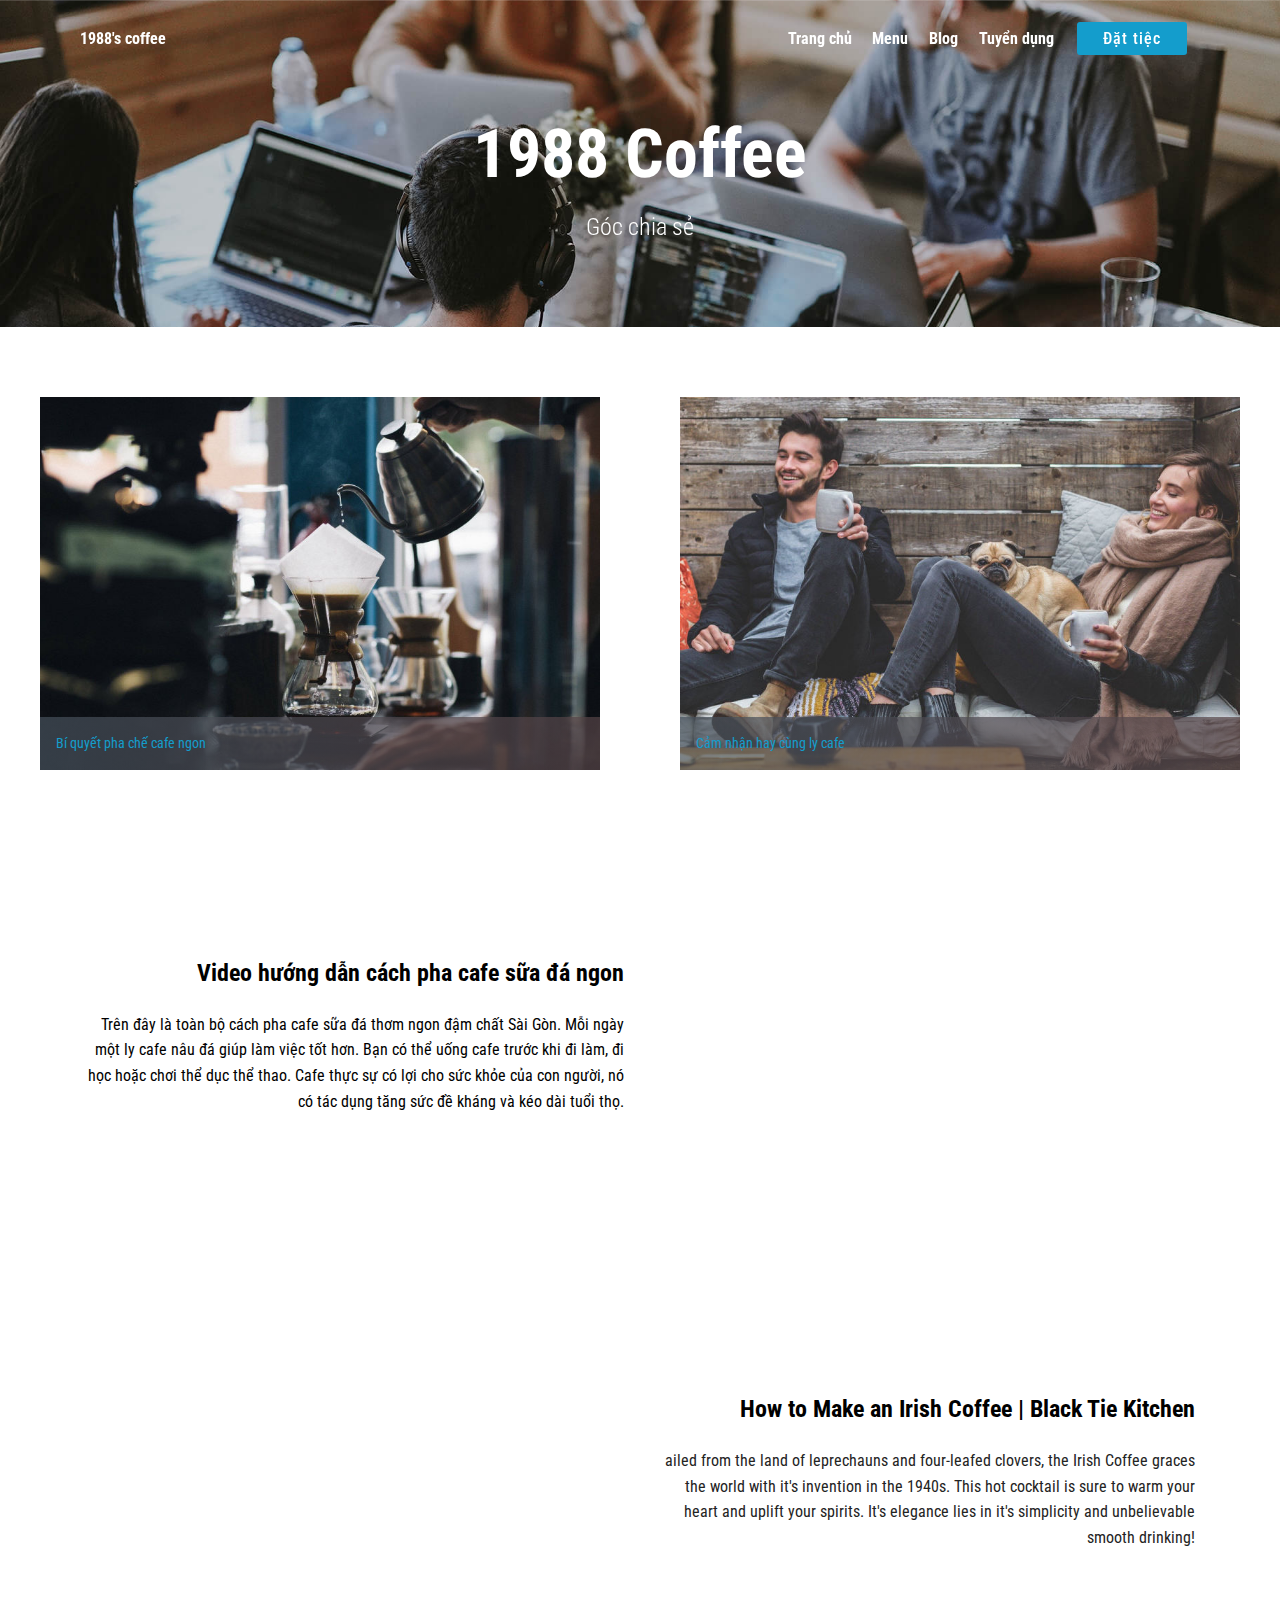
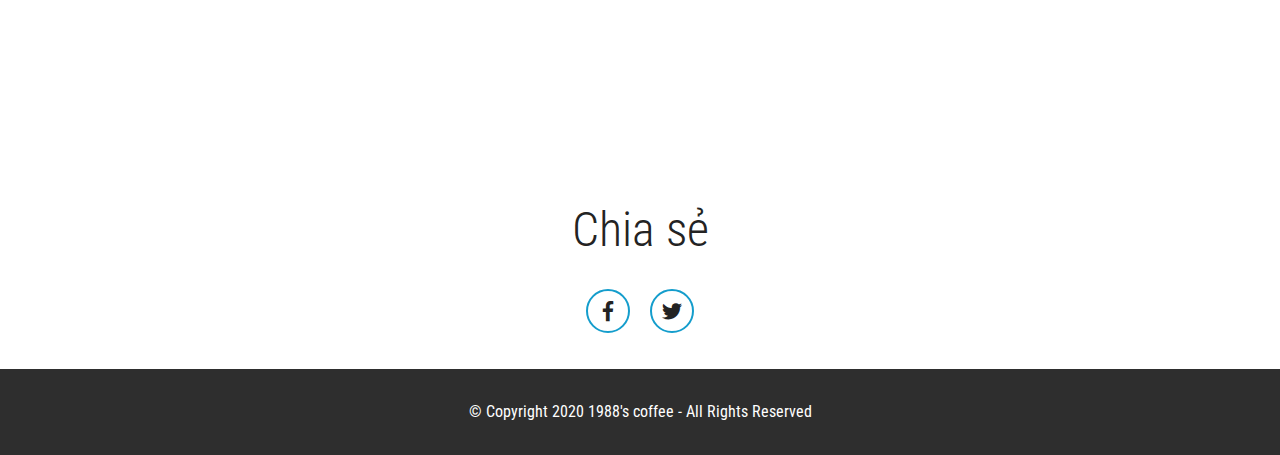
==== commit 961904c6: "adsd" ====
--- a/Blog.html
+++ b/Blog.html
@@ -51,16 +51,16 @@
         <div class="menu-logo">
             <div class="navbar-brand">
                 
-                <span class="navbar-caption-wrap"><a class="navbar-caption text-white display-4" href="https://mobirise.com"><span style="font-weight: normal;">
-                        1988's coffee</span></a></span>
+                <span class="navbar-caption-wrap"><a class="navbar-caption text-white display-4" href="https://mobirise.com">
+                        1988's coffee</a></span>
             </div>
         </div>
         <div class="collapse navbar-collapse" id="navbarSupportedContent">
             <ul class="navbar-nav nav-dropdown" data-app-modern-menu="true"><li class="nav-item">
                     <a class="nav-link link text-white display-4" href="index.html"><strong>Trang chủ</strong></a>
-                </li><li class="nav-item"><a class="nav-link link text-white display-4" href="Menu.html" target="_blank"><strong>Menu</strong></a></li>
-                <li class="nav-item"><a class="nav-link link text-white display-4" href="Blog.html" target="_blank"><strong>Blog</strong><br></a></li><li class="nav-item">
-                    <a class="nav-link link text-white display-4" href="Tuyển dụng.html" target="_blank"><strong>Tuyển dụng</strong></a>
+                </li><li class="nav-item"><a class="nav-link link text-white display-4" href="Menu.html"><strong>Menu</strong></a></li>
+                <li class="nav-item"><a class="nav-link link text-white display-4" href="Blog.html"><strong>Blog</strong><br></a></li><li class="nav-item">
+                    <a class="nav-link link text-white display-4" href="Tuyển dụng.html"><strong>Tuyển dụng</strong></a>
                 </li></ul>
             <div class="navbar-buttons mbr-section-btn"><a class="btn btn-sm btn-primary display-4" href="Đặt tiệc.html" target="_blank">Đặt tiệc</a></div>
         </div>
@@ -91,7 +91,7 @@
     
 
     <div>
-        <div><!-- Filter --><!-- Gallery --><div class="mbr-gallery-row"><div class="mbr-gallery-layout-default"><div><div><div class="mbr-gallery-item mbr-gallery-item--p5" data-video-url="false" data-tags="Awesome"><div href="#lb-gallery2-28" data-slide-to="0" data-toggle="modal"><img src="assets/images/mbr-5-1920x1280-800x533.jpg" alt="" title=""><span class="icon-focus"></span><span class="mbr-gallery-title mbr-fonts-style display-7"><a href="chia sẻ 1.html" target="_blank">Bí quyết pha chế cafe ngon</a></span></div></div><div class="mbr-gallery-item mbr-gallery-item--p5" data-video-url="false" data-tags="Responsive"><div href="#lb-gallery2-28" data-slide-to="1" data-toggle="modal"><img src="assets/images/mbr-2-1920x1279-800x533.jpg" alt="" title=""><span class="icon-focus"></span><span class="mbr-gallery-title mbr-fonts-style display-7"><a href="Chia sẻ 2.html" target="_blank">Cảm nhận hay cùng ly cafe</a></span></div></div></div></div><div class="clearfix"></div></div></div><!-- Lightbox --><div data-app-prevent-settings="" class="mbr-slider modal fade carousel slide" tabindex="-1" data-keyboard="true" data-interval="false" id="lb-gallery2-28"><div class="modal-dialog"><div class="modal-content"><div class="modal-body"><ol class="carousel-indicators"><li data-app-prevent-settings="" data-target="#lb-gallery2-28" data-slide-to="0"></li><li data-app-prevent-settings="" data-target="#lb-gallery2-28" class=" active" data-slide-to="1"></li></ol><div class="carousel-inner"><div class="carousel-item"><img src="assets/images/mbr-5-1920x1280.jpg" alt="" title=""></div><div class="carousel-item active"><img src="assets/images/mbr-2-1920x1279.jpg" alt="" title=""></div></div><a class="carousel-control carousel-control-prev" role="button" data-slide="prev" href="#lb-gallery2-28"><span class="mbri-left mbr-iconfont" aria-hidden="true"></span><span class="sr-only">Previous</span></a><a class="carousel-control carousel-control-next" role="button" data-slide="next" href="#lb-gallery2-28"><span class="mbri-right mbr-iconfont" aria-hidden="true"></span><span class="sr-only">Next</span></a><a class="close" href="#" role="button" data-dismiss="modal"><span class="sr-only">Close</span></a></div></div></div></div></div>
+        <div><!-- Filter --><!-- Gallery --><div class="mbr-gallery-row"><div class="mbr-gallery-layout-default"><div><div><div class="mbr-gallery-item mbr-gallery-item--p5" data-video-url="false" data-tags="Awesome"><div href="#lb-gallery2-28" data-slide-to="0" data-toggle="modal"><img src="assets/images/mbr-5-1920x1280-800x533.jpg" alt="" title=""><span class="icon-focus"></span><span class="mbr-gallery-title mbr-fonts-style display-7"><a href="chia sẻ 1.html">Bí quyết pha chế cafe ngon</a></span></div></div><div class="mbr-gallery-item mbr-gallery-item--p5" data-video-url="false" data-tags="Responsive"><div href="#lb-gallery2-28" data-slide-to="1" data-toggle="modal"><img src="assets/images/mbr-2-1920x1279-800x533.jpg" alt="" title=""><span class="icon-focus"></span><span class="mbr-gallery-title mbr-fonts-style display-7"><a href="Chia sẻ 2.html">Cảm nhận hay cùng ly cafe</a></span></div></div></div></div><div class="clearfix"></div></div></div><!-- Lightbox --><div data-app-prevent-settings="" class="mbr-slider modal fade carousel slide" tabindex="-1" data-keyboard="true" data-interval="false" id="lb-gallery2-28"><div class="modal-dialog"><div class="modal-content"><div class="modal-body"><ol class="carousel-indicators"><li data-app-prevent-settings="" data-target="#lb-gallery2-28" data-slide-to="0"></li><li data-app-prevent-settings="" data-target="#lb-gallery2-28" class=" active" data-slide-to="1"></li></ol><div class="carousel-inner"><div class="carousel-item"><img src="assets/images/mbr-5-1920x1280.jpg" alt="" title=""></div><div class="carousel-item active"><img src="assets/images/mbr-2-1920x1279.jpg" alt="" title=""></div></div><a class="carousel-control carousel-control-prev" role="button" data-slide="prev" href="#lb-gallery2-28"><span class="mbri-left mbr-iconfont" aria-hidden="true"></span><span class="sr-only">Previous</span></a><a class="carousel-control carousel-control-next" role="button" data-slide="next" href="#lb-gallery2-28"><span class="mbri-right mbr-iconfont" aria-hidden="true"></span><span class="sr-only">Next</span></a><a class="close" href="#" role="button" data-dismiss="modal"><span class="sr-only">Close</span></a></div></div></div></div></div>
     </div>
 
 </section>
--- a/assets/mobirise/css/mbr-additional.css
+++ b/assets/mobirise/css/mbr-additional.css
@@ -4060,18 +4060,6 @@
     font-size: 20px !important;
   }
 }
-.cid-rXvyQXOcLl {
-  padding-top: 15px;
-  padding-bottom: 15px;
-  background: linear-gradient(0deg, #7fdbfd, #6670a9);
-}
-.cid-rXvyQXOcLl .mbr-iconfont-social {
-  font-size: 32px;
-  color: #ff3366;
-}
-.cid-rXvyQXOcLl .social-list a:focus {
-  text-decoration: none;
-}
 .cid-rXtl0ihpGJ {
   padding-top: 30px;
   padding-bottom: 30px;
@@ -4567,18 +4555,6 @@
     font-size: 20px !important;
   }
 }
-.cid-rXvz6ss5rB {
-  padding-top: 15px;
-  padding-bottom: 15px;
-  background: linear-gradient(0deg, #7fdbfd, #6670a9);
-}
-.cid-rXvz6ss5rB .mbr-iconfont-social {
-  font-size: 32px;
-  color: #ff3366;
-}
-.cid-rXvz6ss5rB .social-list a:focus {
-  text-decoration: none;
-}
 .cid-rXvz6sM7UV {
   padding-top: 30px;
   padding-bottom: 30px;
--- a/assets/mobirise/css/mbr-additional.css
+++ b/assets/mobirise/css/mbr-additional.css
@@ -4060,18 +4060,6 @@
     font-size: 20px !important;
   }
 }
-.cid-rXvyQXOcLl {
-  padding-top: 15px;
-  padding-bottom: 15px;
-  background: linear-gradient(0deg, #7fdbfd, #6670a9);
-}
-.cid-rXvyQXOcLl .mbr-iconfont-social {
-  font-size: 32px;
-  color: #ff3366;
-}
-.cid-rXvyQXOcLl .social-list a:focus {
-  text-decoration: none;
-}
 .cid-rXtl0ihpGJ {
   padding-top: 30px;
   padding-bottom: 30px;
@@ -4567,18 +4555,6 @@
     font-size: 20px !important;
   }
 }
-.cid-rXvz6ss5rB {
-  padding-top: 15px;
-  padding-bottom: 15px;
-  background: linear-gradient(0deg, #7fdbfd, #6670a9);
-}
-.cid-rXvz6ss5rB .mbr-iconfont-social {
-  font-size: 32px;
-  color: #ff3366;
-}
-.cid-rXvz6ss5rB .social-list a:focus {
-  text-decoration: none;
-}
 .cid-rXvz6sM7UV {
   padding-top: 30px;
   padding-bottom: 30px;
